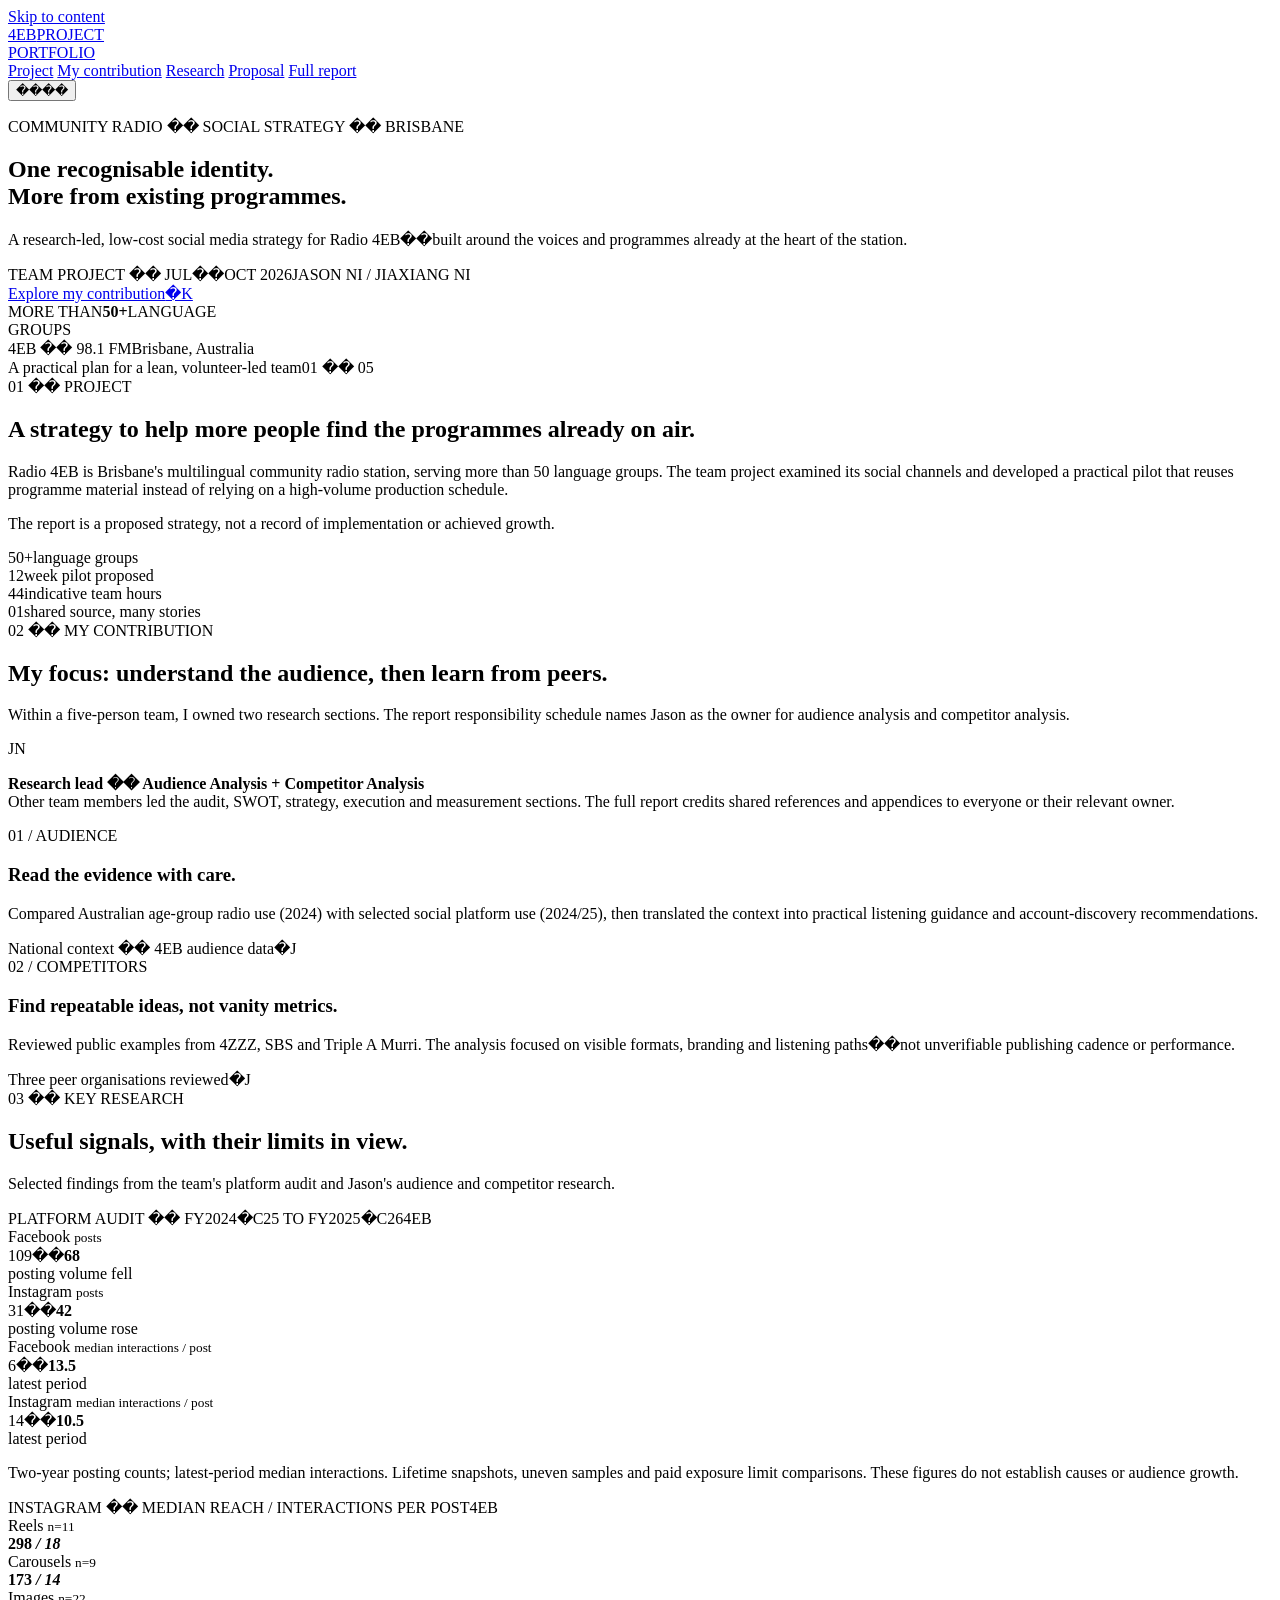
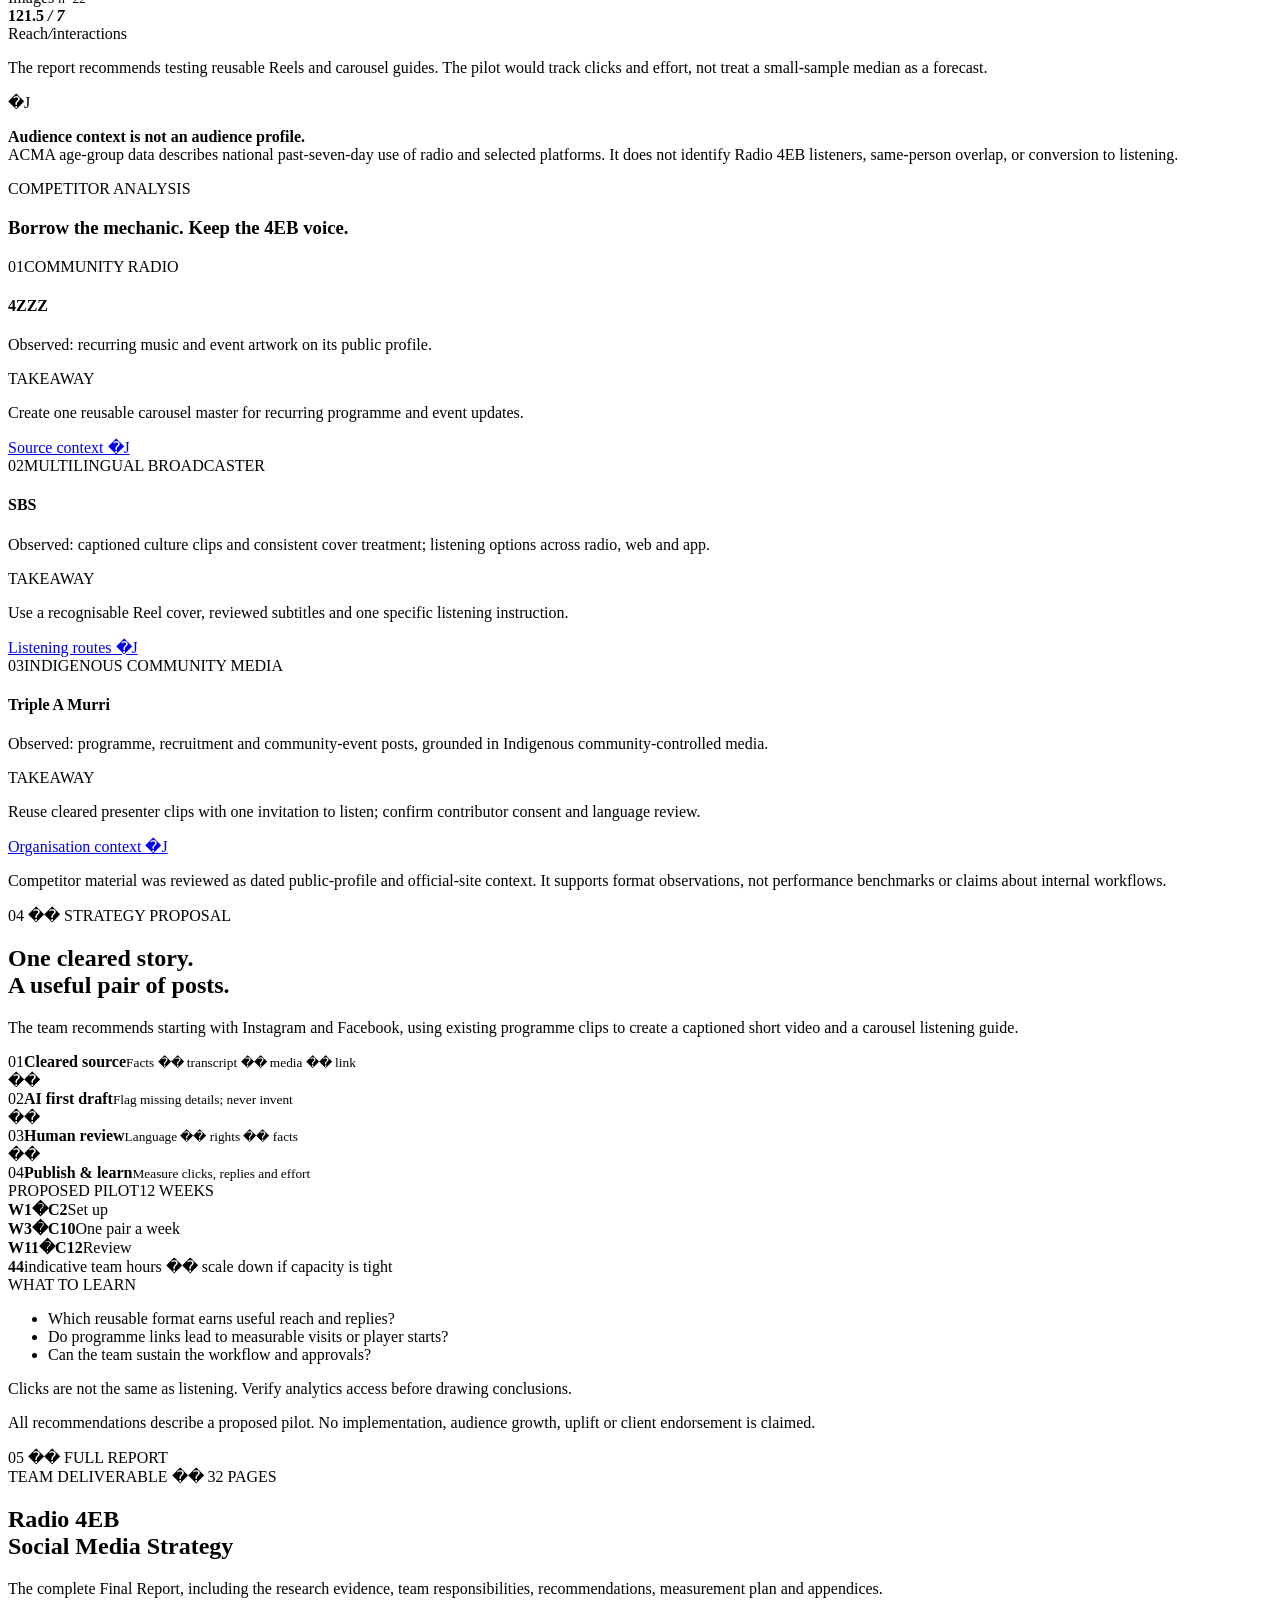
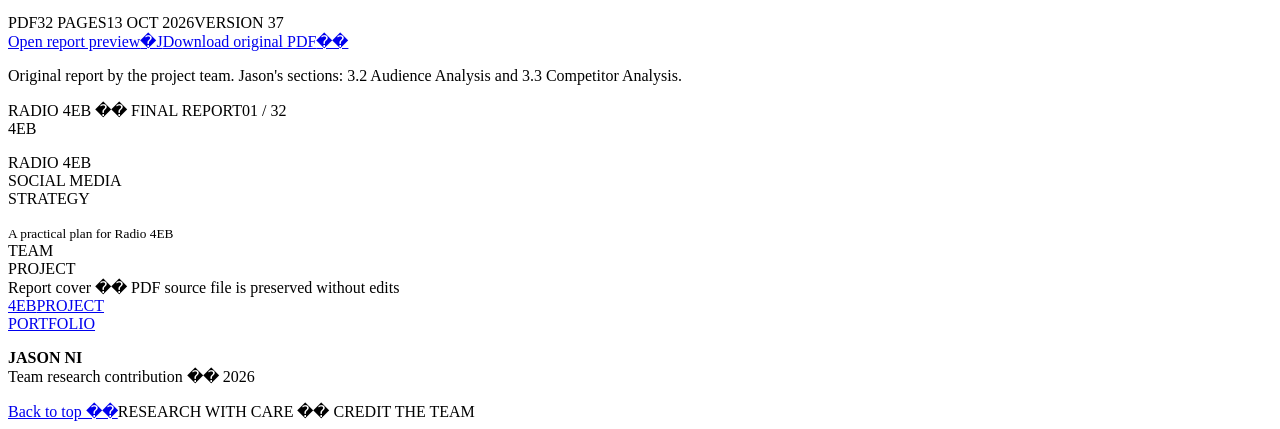
==== index.html @ ccbd1935 "Add bilingual Radio 4EB portfolio" ====
<!doctype html>
<html lang="en">
<head>
  <meta charset="utf-8">
  <meta name="viewport" content="width=device-width, initial-scale=1">
  <meta name="theme-color" content="#f4f0e7">
  <meta name="description" content="A team social media strategy for Radio 4EB, with Jason Ni's audience and competitor research contributions.">
  <title>Radio 4EB �� Strategy Portfolio | Jason Ni</title>
  <link rel="stylesheet" href="assets/site.css">
  <script src="assets/site.js" defer></script>
</head>
<body>
  <a class="skip-link" href="#main" data-en="Skip to content" data-zh="��������">Skip to content</a>
  <header class="site-header">
    <a class="wordmark" href="#top" aria-label="Radio 4EB portfolio home"><span class="wordmark-icon">4<span>EB</span></span><span class="wordmark-label">PROJECT<br>PORTFOLIO</span></a>
    <nav class="primary-nav" aria-label="Main navigation">
      <a href="#project" data-en="Project" data-zh="��Ŀ">Project</a>
      <a href="#contribution" data-en="My contribution" data-zh="���˹���">My contribution</a>
      <a href="#research" data-en="Research" data-zh="�о�">Research</a>
      <a href="#proposal" data-en="Proposal" data-zh="���Խ���">Proposal</a>
      <a href="#report" data-en="Full report" data-zh="��������">Full report</a>
    </nav>
    <button class="language-toggle" type="button" aria-label="�л�������" aria-pressed="false">����</button>
  </header>

  <main id="main">
    <section class="hero" id="top" aria-labelledby="hero-title">
      <div class="hero-copy">
        <p class="eyebrow"><span class="live-dot"></span><span data-en="COMMUNITY RADIO �� SOCIAL STRATEGY �� BRISBANE" data-zh="�����㲥 �� �罻ý����� �� ����˹��">COMMUNITY RADIO �� SOCIAL STRATEGY �� BRISBANE</span></p>
        <h1 id="hero-title" data-en="One recognisable identity.<br>More from existing programmes." data-zh="ͳһ��Ʒ��ʶ��<br>�����н�Ŀ���ݷ��Ӹ����ֵ��">One recognisable identity.<br>More from existing programmes.</h1>
        <p class="hero-deck" data-en="A research-led, low-cost social media strategy for Radio 4EB��built around the voices and programmes already at the heart of the station." data-zh="һ�����о�Ϊ������ע�صͳɱ��� Radio 4EB �罻ý����ԣ�Χ�Ƶ�̨���еĽ�Ŀ������չ����">A research-led, low-cost social media strategy for Radio 4EB��built around the voices and programmes already at the heart of the station.</p>
        <div class="hero-meta"><span data-en="TEAM PROJECT �� JUL��OCT 2026" data-zh="�Ŷ���Ŀ �� 2026��7����10��">TEAM PROJECT �� JUL��OCT 2026</span><span class="meta-rule"></span><span>JASON NI <span class="muted">/</span> JIAXIANG NI</span></div>
        <a class="text-link" href="#contribution"><span data-en="Explore my contribution" data-zh="�˽��ҵĸ��˹���">Explore my contribution</span><span aria-hidden="true">�K</span></a>
      </div>
      <div class="hero-art" aria-label="Abstract radio dial illustration" role="img">
        <div class="art-orbit orbit-one"></div><div class="art-orbit orbit-two"></div><div class="art-orbit orbit-three"></div>
        <div class="signal signal-a"></div><div class="signal signal-b"></div><div class="signal signal-c"></div>
        <div class="dial-center"><span class="dial-kicker">MORE THAN</span><strong>50<span>+</span></strong><span class="dial-caption" data-en="LANGUAGE<br>GROUPS" data-zh="������<br>��Ⱥ">LANGUAGE<br>GROUPS</span></div>
        <span class="art-note note-top">4EB �� 98.1 FM</span><span class="art-note note-bottom" data-en="Brisbane, Australia" data-zh="�Ĵ����ǡ�����˹��">Brisbane, Australia</span>
      </div>
      <div class="hero-footer"><span data-en="A practical plan for a lean, volunteer-led team" data-zh="Ϊ�����־Ը���Ŷ��ƶ��Ŀ�ִ�з���">A practical plan for a lean, volunteer-led team</span><span>01 �� 05</span></div>
    </section>

    <section class="intro section-pad" id="project">
      <div class="section-index">01 <span>��</span> <span data-en="PROJECT" data-zh="��Ŀ����">PROJECT</span></div>
      <div class="intro-grid">
        <h2 data-en="A strategy to help more people find the programmes already on air." data-zh="�ø����˷��ֵ�̨���н�Ŀ���罻ý����ԡ�">A strategy to help more people find the programmes already on air.</h2>
        <div class="intro-body"><p data-en="Radio 4EB is Brisbane's multilingual community radio station, serving more than 50 language groups. The team project examined its social channels and developed a practical pilot that reuses programme material instead of relying on a high-volume production schedule." data-zh="Radio 4EB �ǲ���˹��Ķ�����������̨������ 50 ���������Ⱥ���Ŷ���Ŀ�о����罻ý�������������һ���ִ�е��Ե㷽�����������н�Ŀ�زģ�����������Ƶ������">Radio 4EB is Brisbane's multilingual community radio station, serving more than 50 language groups. The team project examined its social channels and developed a practical pilot that reuses programme material instead of relying on a high-volume production schedule.</p><p class="fine-print" data-en="The report is a proposed strategy, not a record of implementation or achieved growth." data-zh="��������Ϊ���Խ��飬������ʵʩ��Ŀ����ʵ������ҵ����">The report is a proposed strategy, not a record of implementation or achieved growth.</p></div>
      </div>
      <div class="fact-strip"><div><span class="fact-number">50<span>+</span></span><span data-en="language groups" data-zh="��������Ⱥ">language groups</span></div><div><span class="fact-number">12</span><span data-en="week pilot proposed" data-zh="���Ե㷽��">week pilot proposed</span></div><div><span class="fact-number">44</span><span data-en="indicative team hours" data-zh="�Ŷ�Ԥ����ʱ">indicative team hours</span></div><div><span class="fact-number">01</span><span data-en="shared source, many stories" data-zh="һ���زģ����ֹ���">shared source, many stories</span></div></div>
    </section>

    <section class="contribution section-pad" id="contribution">
      <div class="section-index">02 <span>��</span> <span data-en="MY CONTRIBUTION" data-zh="���˹���">MY CONTRIBUTION</span></div>
      <div class="contribution-heading"><h2 data-en="My focus: understand the audience, then learn from peers." data-zh="�ҵ��ص㣺�������ڣ��ٴ�ͬ�������ѧϰ��">My focus: understand the audience, then learn from peers.</h2><p data-en="Within a five-person team, I owned two research sections. The report responsibility schedule names Jason as the owner for audience analysis and competitor analysis." data-zh="�������Ŷ��У��Ҹ��������о��½ڡ�����ֹ������� Jason �������ڷ����뾺Ʒ������">Within a five-person team, I owned two research sections. The report responsibility schedule names Jason as the owner for audience analysis and competitor analysis.</p></div>
      <div class="ownership-note"><span class="ownership-mark">JN</span><p><strong data-en="Research lead �� Audience Analysis + Competitor Analysis" data-zh="�о����� �� ���ڷ��� + ��Ʒ����">Research lead �� Audience Analysis + Competitor Analysis</strong><br><span data-en="Other team members led the audit, SWOT, strategy, execution and measurement sections. The full report credits shared references and appendices to everyone or their relevant owner." data-zh="�����Ŷӳ�Ա�ֱ�����ơ�SWOT�����ԡ�ִ���������½ڡ��������潫�ο����׼���¼����ȫ���Ա����ظ����ˡ�">Other team members led the audit, SWOT, strategy, execution and measurement sections. The full report credits shared references and appendices to everyone or their relevant owner.</span></p></div>
      <div class="contribution-grid">
        <article class="contribution-card"><span class="card-count">01 / AUDIENCE</span><h3 data-en="Read the evidence with care." data-zh="�����������֤�ݡ�">Read the evidence with care.</h3><p data-en="Compared Australian age-group radio use (2024) with selected social platform use (2024/25), then translated the context into practical listening guidance and account-discovery recommendations." data-zh="���հĴ����ǲ�ͬ������Ĺ㲥ʹ�������2024���벿���罻ƽ̨ʹ�������2024/25�������ݴ������������ָ�����˺ŷ��ֽ��顣">Compared Australian age-group radio use (2024) with selected social platform use (2024/25), then translated the context into practical listening guidance and account-discovery recommendations.</p><div class="card-foot"><span data-en="National context �� 4EB audience data" data-zh="ȫ���������� �� 4EB ��������">National context �� 4EB audience data</span><span>�J</span></div></article>
        <article class="contribution-card"><span class="card-count">02 / COMPETITORS</span><h3 data-en="Find repeatable ideas, not vanity metrics." data-zh="�����ɸ�����������׷��������ݡ�">Find repeatable ideas, not vanity metrics.</h3><p data-en="Reviewed public examples from 4ZZZ, SBS and Triple A Murri. The analysis focused on visible formats, branding and listening paths��not unverifiable publishing cadence or performance." data-zh="�о� 4ZZZ��SBS �� Triple A Murri �Ĺ����������ص�ȽϿɼ���������ʽ��Ʒ�Ƴ���������·�������Ʋ�δ����ʵ�ķ���Ƶ�ʻ�Ч����">Reviewed public examples from 4ZZZ, SBS and Triple A Murri. The analysis focused on visible formats, branding and listening paths��not unverifiable publishing cadence or performance.</p><div class="card-foot"><span data-en="Three peer organisations reviewed" data-zh="�Ա�����ͬ�����">Three peer organisations reviewed</span><span>�J</span></div></article>
      </div>
    </section>

    <section class="research section-pad" id="research">
      <div class="section-index">03 <span>��</span> <span data-en="KEY RESEARCH" data-zh="�ؼ��о�">KEY RESEARCH</span></div>
      <div class="research-title"><h2 data-en="Useful signals, with their limits in view." data-zh="���������źţ�Ҳ˵��֤�ݱ߽硣">Useful signals, with their limits in view.</h2><p data-en="Selected findings from the team's platform audit and Jason's audience and competitor research." data-zh="����Ϊ�Ŷ�ƽ̨����Լ� Jason �������뾺Ʒ�о��еĲ��ַ��֡�">Selected findings from the team's platform audit and Jason's audience and competitor research.</p></div>
      <div class="metrics-layout">
        <div class="metric-panel"><div class="metric-heading"><span data-en="PLATFORM AUDIT �� FY2024�C25 TO FY2025�C26" data-zh="ƽ̨��� �� 2024�C25 �� 2025�C26 ����">PLATFORM AUDIT �� FY2024�C25 TO FY2025�C26</span><span class="metric-source">4EB</span></div><div class="metric-row"><div class="metric-label">Facebook <small data-en="posts" data-zh="������">posts</small></div><div class="metric-values"><span>109</span><span class="metric-arrow">��</span><strong>68</strong></div><span class="metric-caption" data-en="posting volume fell" data-zh="�������½�">posting volume fell</span></div><div class="metric-row"><div class="metric-label">Instagram <small data-en="posts" data-zh="������">posts</small></div><div class="metric-values"><span>31</span><span class="metric-arrow">��</span><strong>42</strong></div><span class="metric-caption" data-en="posting volume rose" data-zh="����������">posting volume rose</span></div><div class="metric-row"><div class="metric-label">Facebook <small data-en="median interactions / post" data-zh="ÿ��������λ��">median interactions / post</small></div><div class="metric-values"><span>6</span><span class="metric-arrow">��</span><strong>13.5</strong></div><span class="metric-caption" data-en="latest period" data-zh="�����ڼ�">latest period</span></div><div class="metric-row"><div class="metric-label">Instagram <small data-en="median interactions / post" data-zh="ÿ��������λ��">median interactions / post</small></div><div class="metric-values"><span>14</span><span class="metric-arrow">��</span><strong>10.5</strong></div><span class="metric-caption" data-en="latest period" data-zh="�����ڼ�">latest period</span></div><p class="metric-caveat" data-en="Two-year posting counts; latest-period median interactions. Lifetime snapshots, uneven samples and paid exposure limit comparisons. These figures do not establish causes or audience growth." data-zh="������Ϊ����Աȣ�������Ϊ�����ڼ���λ��������Ϊ�ۼƿ��գ����������Ұ��������ع⣬�Ƚ�ʱ����������ܾݴ��ƶ�ԭ�������������">Two-year posting counts; latest-period median interactions. Lifetime snapshots, uneven samples and paid exposure limit comparisons. These figures do not establish causes or audience growth.</p></div>
        <div class="format-panel"><div class="metric-heading"><span data-en="INSTAGRAM �� MEDIAN REACH / INTERACTIONS PER POST" data-zh="INSTAGRAM �� ÿ������/������λ��">INSTAGRAM �� MEDIAN REACH / INTERACTIONS PER POST</span><span class="metric-source">4EB</span></div><div class="format-bars"><div class="format-line"><div class="format-name">Reels <small>n=11</small></div><div class="bar-track"><span style="width:100%"></span></div><b>298 <i>/ 18</i></b></div><div class="format-line"><div class="format-name" data-en="Carousels" data-zh="�ֲ���">Carousels <small>n=9</small></div><div class="bar-track"><span style="width:58%"></span></div><b>173 <i>/ 14</i></b></div><div class="format-line"><div class="format-name" data-en="Images" data-zh="ͼƬ��">Images <small>n=22</small></div><div class="bar-track"><span style="width:41%"></span></div><b>121.5 <i>/ 7</i></b></div></div><div class="legend"><span><i class="legend-reach"></i><span data-en="Reach" data-zh="����">Reach</span></span><span><i class="legend-interaction">/</i><span data-en="interactions" data-zh="����">interactions</span></span></div><p class="metric-caveat" data-en="The report recommends testing reusable Reels and carousel guides. The pilot would track clicks and effort, not treat a small-sample median as a forecast." data-zh="���潨�����ÿɸ��õ� Reels ���ֲ�����ָ�ϡ��Ե�Ӧ���ٵ���빤ʱ����Ӧ��С������λ������Ч��Ԥ�⡣">The report recommends testing reusable Reels and carousel guides. The pilot would track clicks and effort, not treat a small-sample median as a forecast.</p></div>
      </div>
      <div class="audience-note"><div class="note-symbol">�J</div><p><strong data-en="Audience context is not an audience profile." data-zh="ȫ�����ڱ����������ڵ�̨���ڻ���">Audience context is not an audience profile.</strong><br><span data-en="ACMA age-group data describes national past-seven-day use of radio and selected platforms. It does not identify Radio 4EB listeners, same-person overlap, or conversion to listening." data-zh="ACMA ��������������ȫ����Χ�ڹ�ȥ����Ĺ㲥�벿��ƽ̨ʹ�������������˵�� Radio 4EB ���ڹ��ɡ�ͬһ��Ⱥ�Ľ���ʹ�û�����ת����">ACMA age-group data describes national past-seven-day use of radio and selected platforms. It does not identify Radio 4EB listeners, same-person overlap, or conversion to listening.</span></p></div>
      <div class="competitors-title"><span class="eyebrow" data-en="COMPETITOR ANALYSIS" data-zh="��Ʒ�Ա�">COMPETITOR ANALYSIS</span><h3 data-en="Borrow the mechanic. Keep the 4EB voice." data-zh="������ݻ��ƣ����� 4EB ����������">Borrow the mechanic. Keep the 4EB voice.</h3></div>
      <div class="competitor-grid">
        <article class="competitor"><div class="competitor-top"><span class="competitor-no">01</span><span class="competitor-type" data-en="COMMUNITY RADIO" data-zh="�����㲥">COMMUNITY RADIO</span></div><h4>4ZZZ</h4><p class="observation" data-en="Observed: recurring music and event artwork on its public profile." data-zh="�۲죺������ҳ���������������Ӿ���">Observed: recurring music and event artwork on its public profile.</p><div class="takeaway"><span data-en="TAKEAWAY" data-zh="�ɽ������">TAKEAWAY</span><p data-en="Create one reusable carousel master for recurring programme and event updates." data-zh="Ϊ���ڽ�Ŀ����Ϣ�����ɸ��õ��ֲ�ģ�塣">Create one reusable carousel master for recurring programme and event updates.</p></div><a href="https://4zzz.au/participate" target="_blank" rel="noreferrer" data-en="Source context �J" data-zh="��Դ���� �J">Source context �J</a></article>
        <article class="competitor"><div class="competitor-top"><span class="competitor-no">02</span><span class="competitor-type" data-en="MULTILINGUAL BROADCASTER" data-zh="�����Թ㲥ý��">MULTILINGUAL BROADCASTER</span></div><h4>SBS</h4><p class="observation" data-en="Observed: captioned culture clips and consistent cover treatment; listening options across radio, web and app." data-zh="�۲죺����Ļ���Ļ���Ƭ��ͳһ���棻�ṩ�㲥����վ��Ӧ�õ�����;����">Observed: captioned culture clips and consistent cover treatment; listening options across radio, web and app.</p><div class="takeaway"><span data-en="TAKEAWAY" data-zh="�ɽ������">TAKEAWAY</span><p data-en="Use a recognisable Reel cover, reviewed subtitles and one specific listening instruction." data-zh="ʹ����ʶ��� Reels ���桢����˵���Ļ��һ����ȷ����ָ����">Use a recognisable Reel cover, reviewed subtitles and one specific listening instruction.</p></div><a href="https://help.sbs.com.au/hc/en-au/articles/8344240507663-Ways-to-listen-to-SBS-Audio-language-programs" target="_blank" rel="noreferrer" data-en="Listening routes �J" data-zh="����;�� �J">Listening routes �J</a></article>
        <article class="competitor"><div class="competitor-top"><span class="competitor-no">03</span><span class="competitor-type" data-en="INDIGENOUS COMMUNITY MEDIA" data-zh="ԭס������ý��">INDIGENOUS COMMUNITY MEDIA</span></div><h4>Triple A Murri</h4><p class="observation" data-en="Observed: programme, recruitment and community-event posts, grounded in Indigenous community-controlled media." data-zh="�۲죺��Ŀ����ļ����������ݣ�������ԭס������������ý�������">Observed: programme, recruitment and community-event posts, grounded in Indigenous community-controlled media.</p><div class="takeaway"><span data-en="TAKEAWAY" data-zh="�ɽ������">TAKEAWAY</span><p data-en="Reuse cleared presenter clips with one invitation to listen; confirm contributor consent and language review." data-zh="�����ѻ����ɵ�������Ƭ�Σ�����һ���������룻��ʵ��������Ȩ��������ˡ�">Reuse cleared presenter clips with one invitation to listen; confirm contributor consent and language review.</p></div><a href="https://triplea.org.au/about-us/" target="_blank" rel="noreferrer" data-en="Organisation context �J" data-zh="�������� �J">Organisation context �J</a></article>
      </div>
      <p class="method-note" data-en="Competitor material was reviewed as dated public-profile and official-site context. It supports format observations, not performance benchmarks or claims about internal workflows." data-zh="��Ʒ���������ض����ڵĹ�����ҳ��ٷ���վ��ֻ����������ʽ�۲죬����Ч����׼��Ҳ��֤�����ڲ��������̡�">Competitor material was reviewed as dated public-profile and official-site context. It supports format observations, not performance benchmarks or claims about internal workflows.</p>
    </section>

    <section class="proposal section-pad" id="proposal">
      <div class="section-index">04 <span>��</span> <span data-en="STRATEGY PROPOSAL" data-zh="���Խ���">STRATEGY PROPOSAL</span></div>
      <div class="proposal-head"><h2 data-en="One cleared story.<br>A useful pair of posts." data-zh="һ�λ�׼�زġ�<br>��ϳ�һ��ʵ�����ݡ�">One cleared story.<br>A useful pair of posts.</h2><p data-en="The team recommends starting with Instagram and Facebook, using existing programme clips to create a captioned short video and a carousel listening guide." data-zh="�Ŷӽ���� Instagram �� Facebook ��ʼ���������н�ĿƬ����������Ļ����Ƶ���ֲ�����ָ�ϡ�">The team recommends starting with Instagram and Facebook, using existing programme clips to create a captioned short video and a carousel listening guide.</p></div>
      <div class="workflow"><div class="workflow-step"><span>01</span><strong data-en="Cleared source" data-zh="����Ȩ�ز�">Cleared source</strong><small data-en="Facts �� transcript �� media �� link" data-zh="��ʵ �� �ĸ� �� �ز� �� ����">Facts �� transcript �� media �� link</small></div><div class="workflow-arrow">��</div><div class="workflow-step"><span>02</span><strong data-en="AI first draft" data-zh="AI ���">AI first draft</strong><small data-en="Flag missing details; never invent" data-zh="����ȱʧ��Ϣ��������">Flag missing details; never invent</small></div><div class="workflow-arrow">��</div><div class="workflow-step"><span>03</span><strong data-en="Human review" data-zh="�˹����">Human review</strong><small data-en="Language �� rights �� facts" data-zh="���� �� Ȩ�� �� ��ʵ">Language �� rights �� facts</small></div><div class="workflow-arrow">��</div><div class="workflow-step"><span>04</span><strong data-en="Publish & learn" data-zh="����������">Publish & learn</strong><small data-en="Measure clicks, replies and effort" data-zh="���ٵ�����ظ���Ͷ��">Measure clicks, replies and effort</small></div></div>
      <div class="proposal-bottom"><div class="pilot-card"><div class="pilot-top"><span data-en="PROPOSED PILOT" data-zh="�����Ե�">PROPOSED PILOT</span><span>12 WEEKS</span></div><div class="pilot-timeline"><div><b>W1�C2</b><span data-en="Set up" data-zh="׼��">Set up</span></div><i></i><div><b>W3�C10</b><span data-en="One pair a week" data-zh="ÿ��һ������">One pair a week</span></div><i></i><div><b>W11�C12</b><span data-en="Review" data-zh="����">Review</span></div></div><div class="pilot-stat"><strong>44</strong><span data-en="indicative team hours �� scale down if capacity is tight" data-zh="�Ŷ�Ԥ����ʱ �� ���ֽ���ʱ�ɼ���Ƶ��">indicative team hours �� scale down if capacity is tight</span></div></div>
        <div class="measure-card"><span class="eyebrow" data-en="WHAT TO LEARN" data-zh="��Ҫ��֤ʲô">WHAT TO LEARN</span><ul><li data-en="Which reusable format earns useful reach and replies?" data-zh="��Щ�ɸ�����ʽ�ܴ�����Ч������ظ���">Which reusable format earns useful reach and replies?</li><li data-en="Do programme links lead to measurable visits or player starts?" data-zh="��Ŀ�����Ƿ�����ɺ������ʻ򲥷���������">Do programme links lead to measurable visits or player starts?</li><li data-en="Can the team sustain the workflow and approvals?" data-zh="�Ŷ��ܷ������ɹ���������������">Can the team sustain the workflow and approvals?</li></ul><p data-en="Clicks are not the same as listening. Verify analytics access before drawing conclusions." data-zh="����������������½���ǰ�Ⱥ�ʵ��������Ȩ�ޡ�">Clicks are not the same as listening. Verify analytics access before drawing conclusions.</p></div></div>
      <p class="proposal-disclaimer" data-en="All recommendations describe a proposed pilot. No implementation, audience growth, uplift or client endorsement is claimed." data-zh="���Ͼ�Ϊ�Ե㽨�飬��������Ŀ��ʵʩ��������������Ч�������������ÿͻ����顣">All recommendations describe a proposed pilot. No implementation, audience growth, uplift or client endorsement is claimed.</p>
    </section>

    <section class="report section-pad" id="report">
      <div class="section-index">05 <span>��</span> <span data-en="FULL REPORT" data-zh="��������">FULL REPORT</span></div>
      <div class="report-layout"><div class="report-copy"><span class="eyebrow" data-en="TEAM DELIVERABLE �� 32 PAGES" data-zh="�Ŷӳɹ� �� 32 ҳ">TEAM DELIVERABLE �� 32 PAGES</span><h2 data-en="Radio 4EB<br>Social Media Strategy" data-zh="Radio 4EB<br>�罻ý�����">Radio 4EB<br>Social Media Strategy</h2><p data-en="The complete Final Report, including the research evidence, team responsibilities, recommendations, measurement plan and appendices." data-zh="���� Final Report�������о�֤�ݡ��Ŷӷֹ������Խ��顢�����ƻ��븽¼��">The complete Final Report, including the research evidence, team responsibilities, recommendations, measurement plan and appendices.</p><div class="report-meta"><span>PDF</span><span>32 PAGES</span><span>13 OCT 2026</span><span>VERSION 37</span></div><a class="download-button" href="assets/Radio4EB_Final_Report.pdf" target="_blank" rel="noreferrer"><span data-en="Open report preview" data-zh="����Ԥ������">Open report preview</span><span aria-hidden="true">�J</span></a><a class="download-link" href="assets/Radio4EB_Final_Report.pdf" download><span data-en="Download original PDF" data-zh="����ԭʼ PDF">Download original PDF</span><span aria-hidden="true">��</span></a><p class="pdf-note" data-en="Original report by the project team. Jason's sections: 3.2 Audience Analysis and 3.3 Competitor Analysis." data-zh="�Ŷ�ԭʼ���档Jason ����� 3.2 �����ڷ������ 3.3 �ھ�Ʒ������">Original report by the project team. Jason's sections: 3.2 Audience Analysis and 3.3 Competitor Analysis.</p></div><div class="report-preview"><div class="preview-toolbar"><span><i></i><i></i><i></i></span><span>RADIO 4EB �� FINAL REPORT</span><span>01 / 32</span></div><iframe class="pdf-frame" title="Radio 4EB Final Report PDF preview" hidden></iframe><div class="preview-cover" data-pdf-fallback><div class="preview-symbol">4<span>EB</span></div><div class="cover-line"></div><p>RADIO 4EB<br>SOCIAL MEDIA<br>STRATEGY</p><small>A practical plan for Radio 4EB</small><div class="cover-stamp">TEAM<br>PROJECT</div></div><div class="preview-caption" data-en="Report cover �� PDF source file is preserved without edits" data-zh="������� �� PDF ԭ�����ֲ���">Report cover �� PDF source file is preserved without edits</div></div></div>
    </section>
  </main>
  <footer class="site-footer"><a class="wordmark footer-mark" href="#top"><span class="wordmark-icon">4<span>EB</span></span><span class="wordmark-label">PROJECT<br>PORTFOLIO</span></a><p><strong>JASON NI</strong><br><span data-en="Team research contribution �� 2026" data-zh="�Ŷ��о����� �� 2026">Team research contribution �� 2026</span></p><a class="back-top" href="#top" data-en="Back to top ��" data-zh="�ص����� ��">Back to top ��</a><span class="footer-caption" data-en="RESEARCH WITH CARE �� CREDIT THE TEAM" data-zh="�����о� �� �����Ŷӹ���">RESEARCH WITH CARE �� CREDIT THE TEAM</span></footer>
</body>
</html>
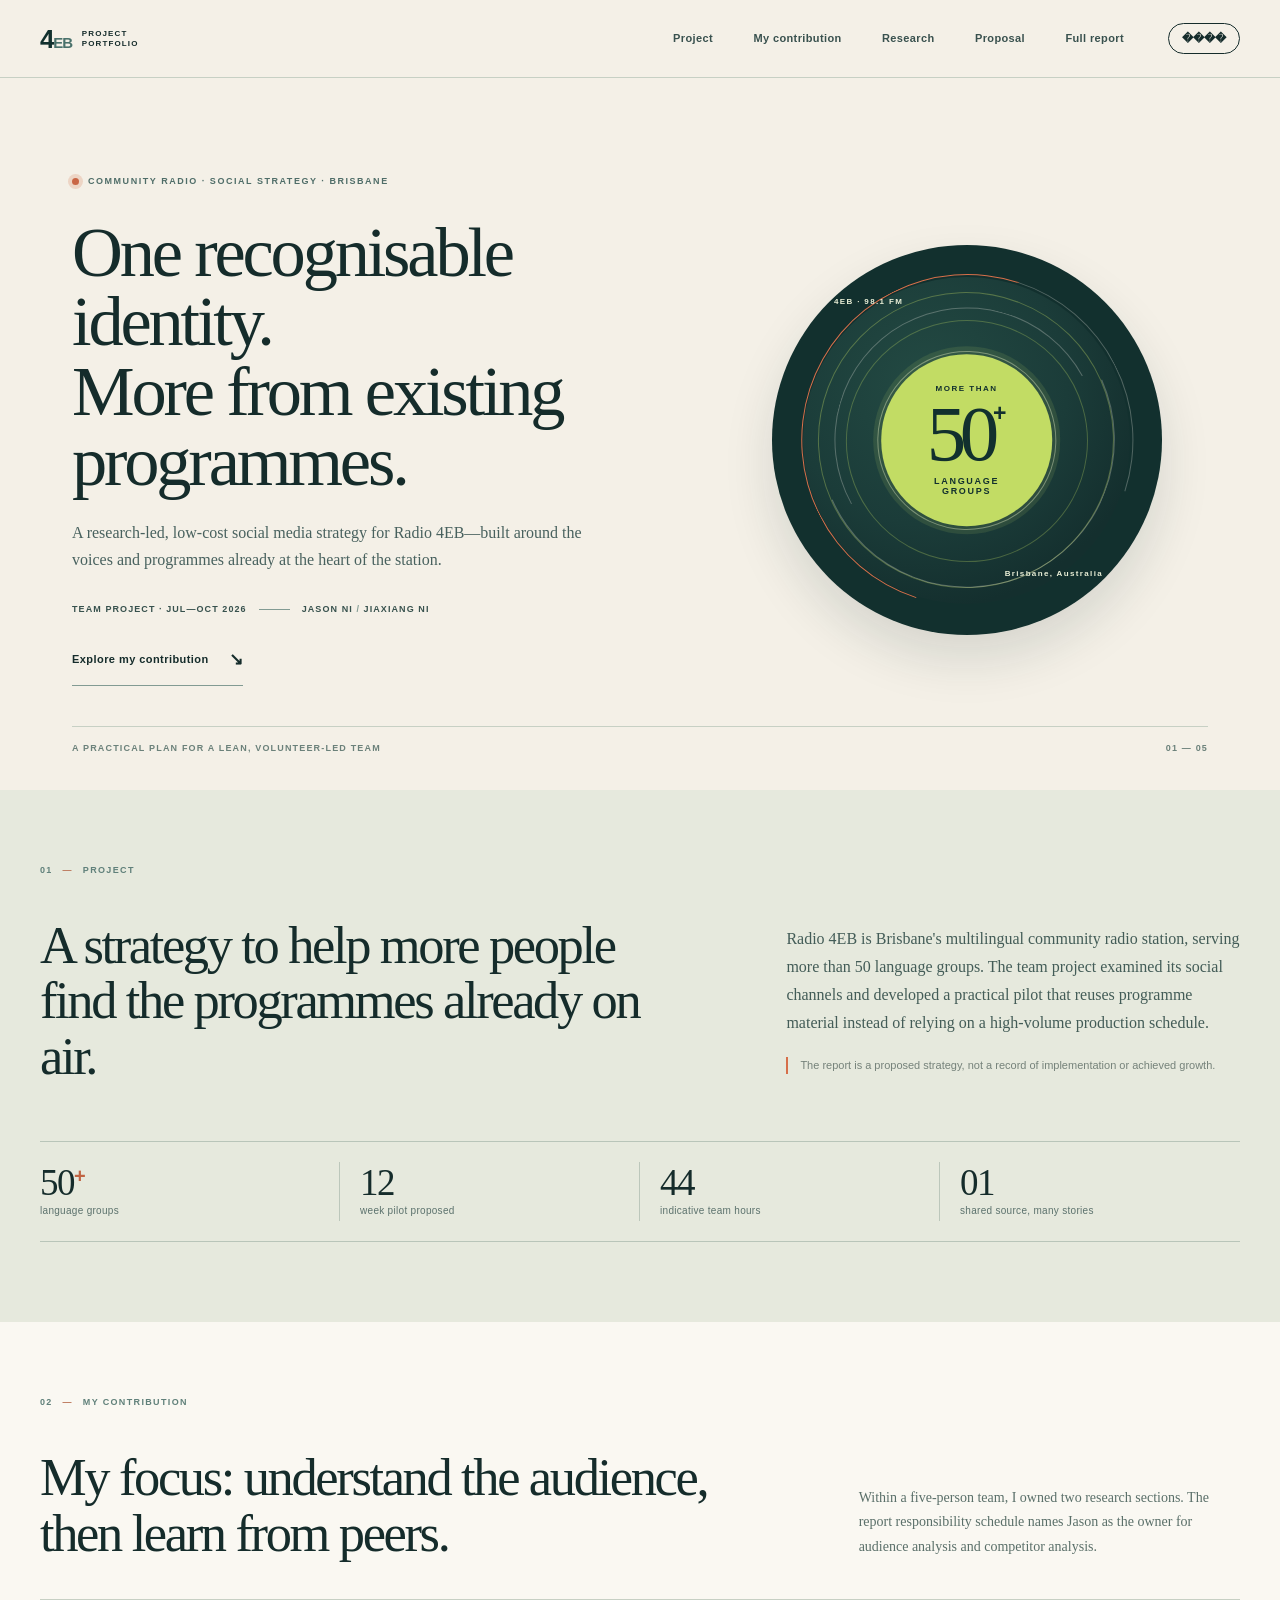
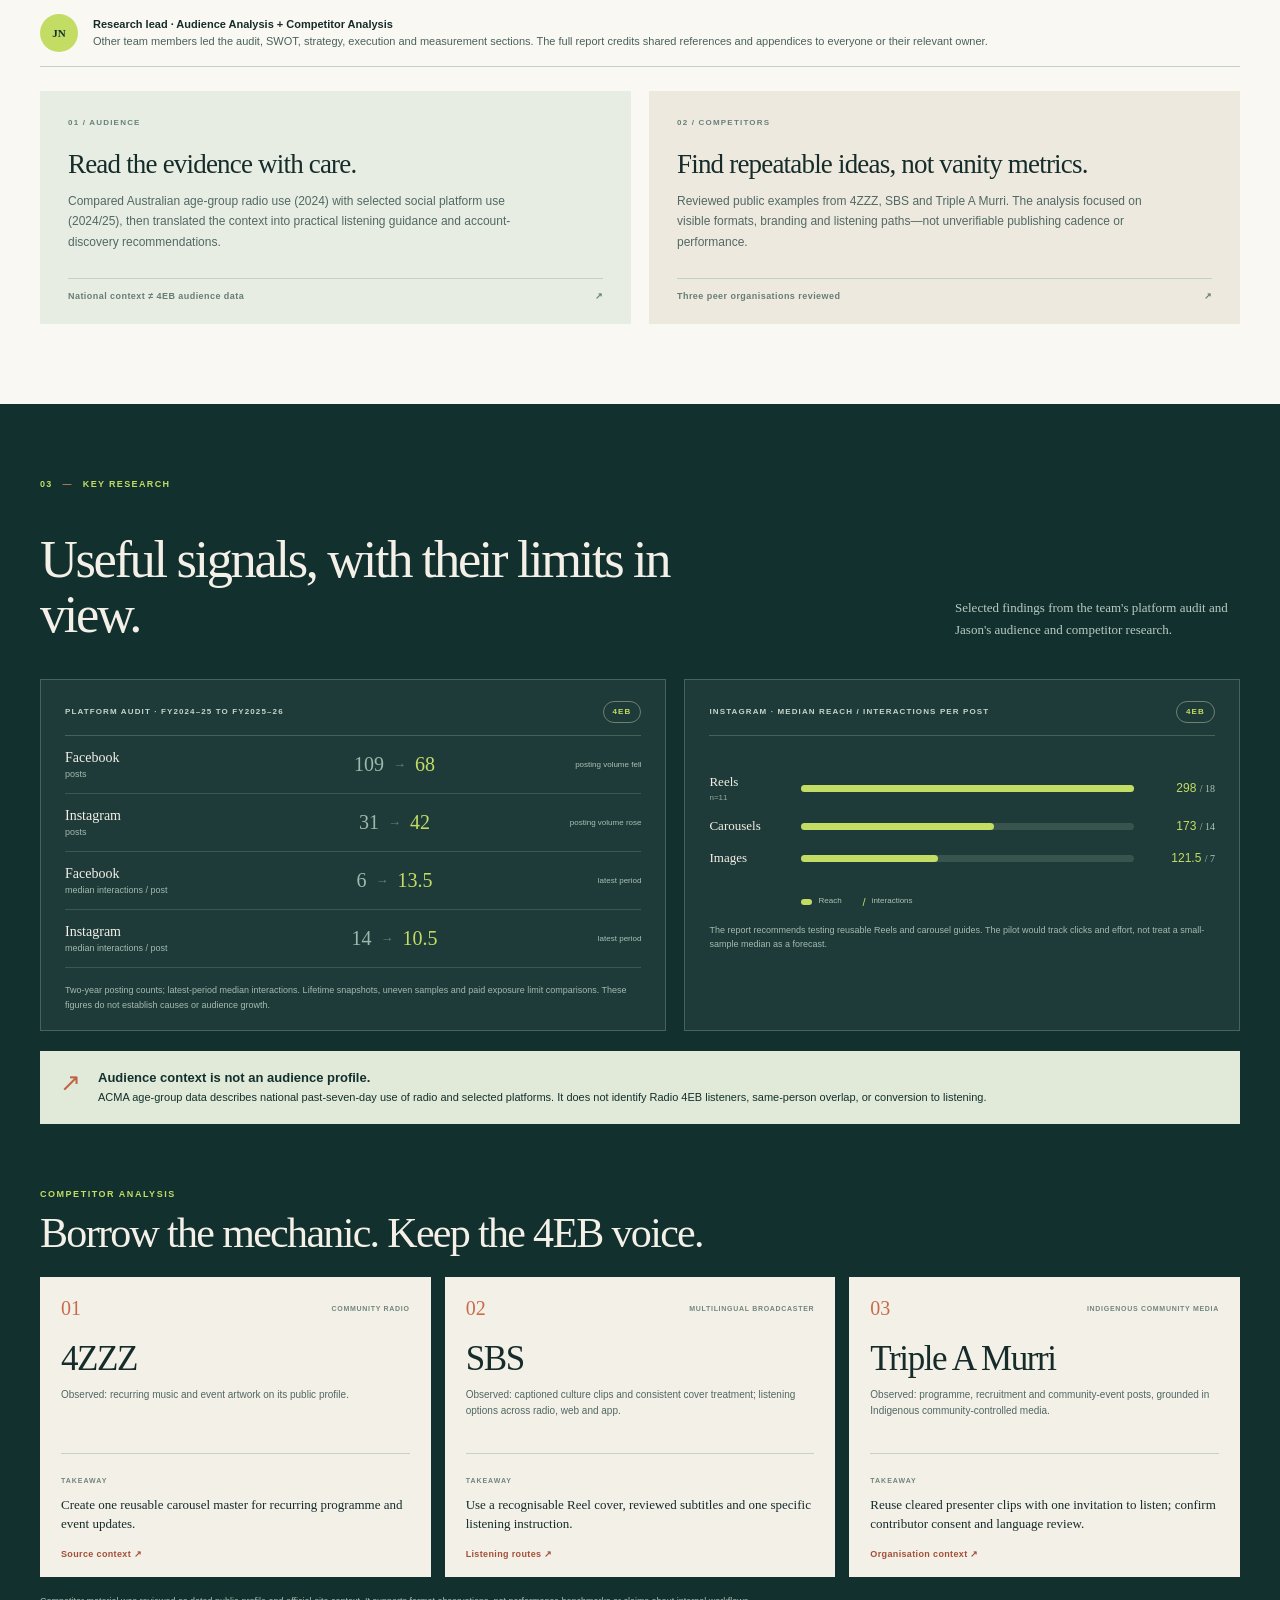
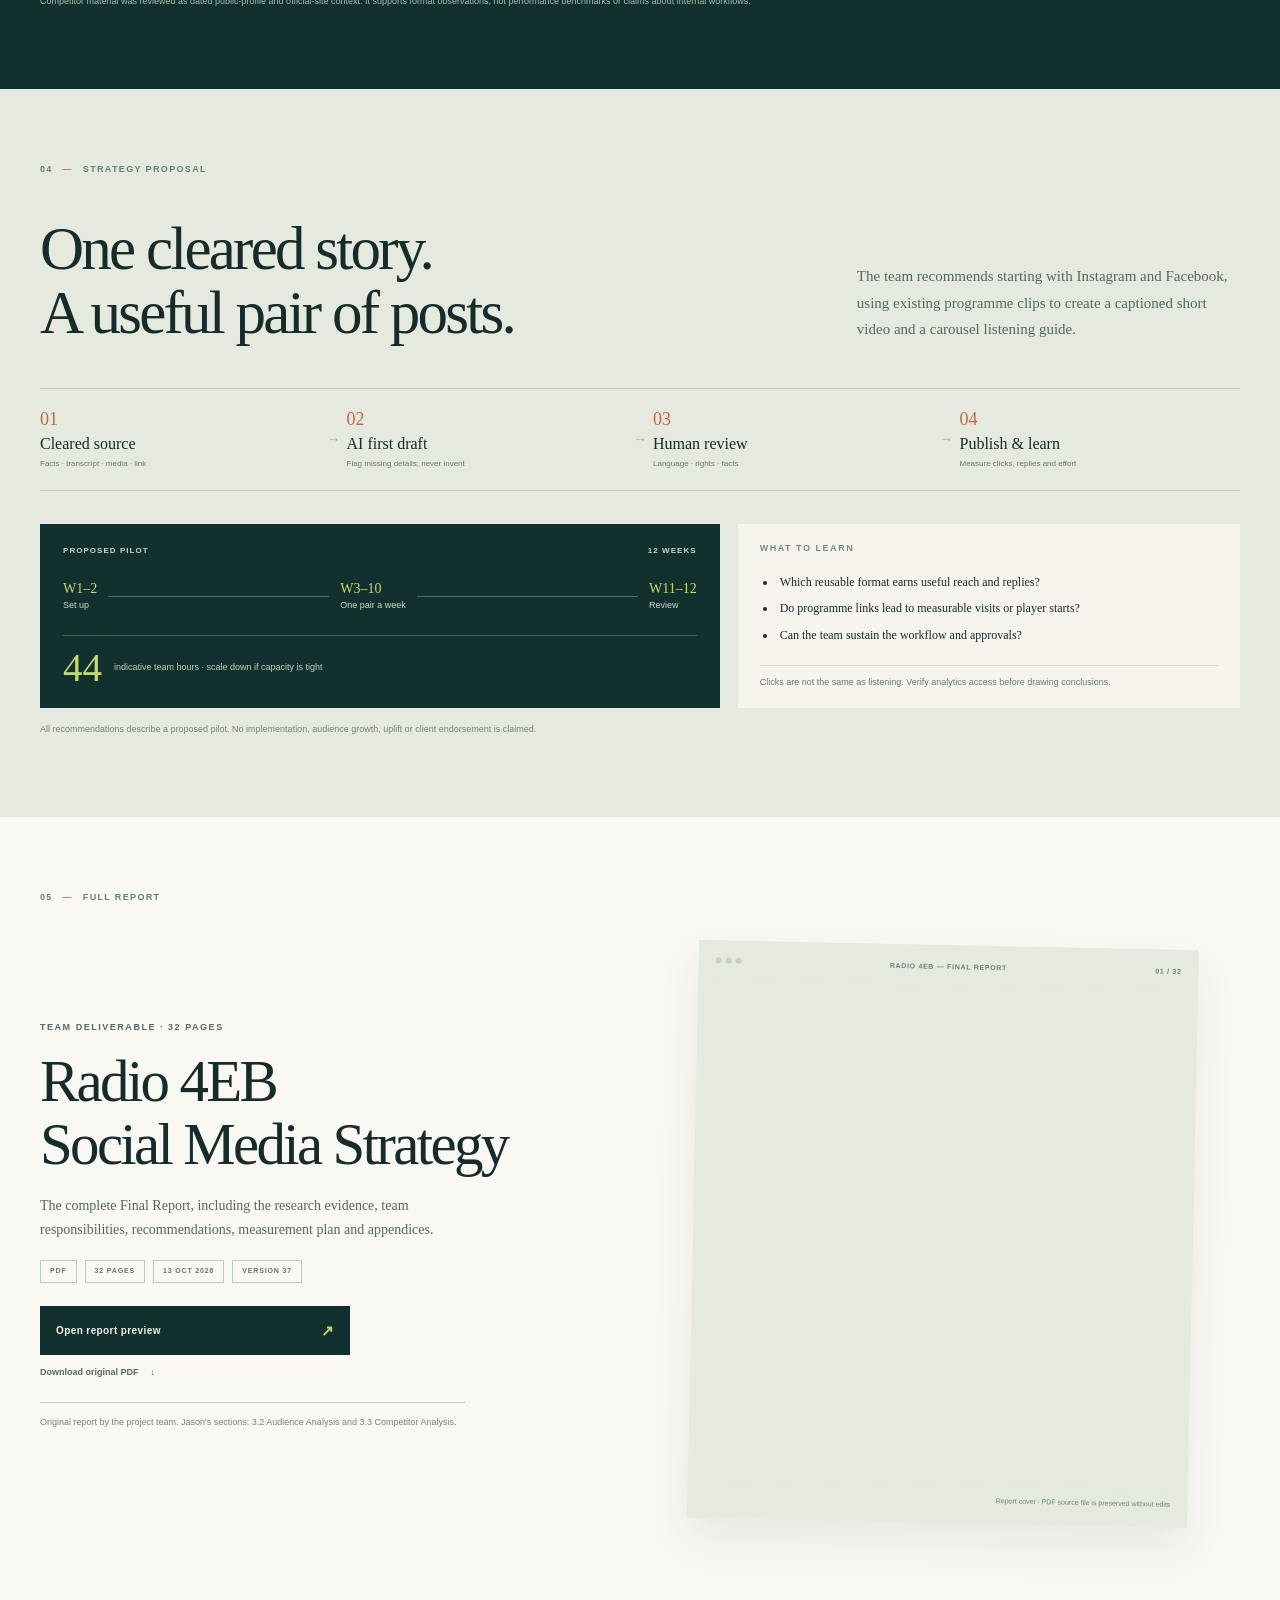
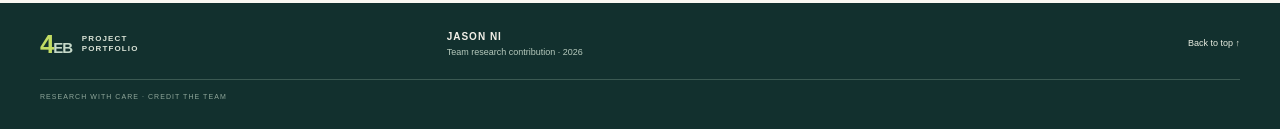
==== commit f9f62881: "Fix Unicode encoding in portfolio content" ====
--- a/index.html
+++ b/index.html
@@ -5,93 +5,92 @@
   <meta name="viewport" content="width=device-width, initial-scale=1">
   <meta name="theme-color" content="#f4f0e7">
   <meta name="description" content="A team social media strategy for Radio 4EB, with Jason Ni's audience and competitor research contributions.">
-  <title>Radio 4EB �� Strategy Portfolio | Jason Ni</title>
+  <title>Radio 4EB — Strategy Portfolio | Jason Ni</title>
   <link rel="stylesheet" href="assets/site.css">
   <script src="assets/site.js" defer></script>
 </head>
 <body>
-  <a class="skip-link" href="#main" data-en="Skip to content" data-zh="��������">Skip to content</a>
+  <a class="skip-link" href="#main" data-en="Skip to content" data-zh="跳到正文">Skip to content</a>
   <header class="site-header">
     <a class="wordmark" href="#top" aria-label="Radio 4EB portfolio home"><span class="wordmark-icon">4<span>EB</span></span><span class="wordmark-label">PROJECT<br>PORTFOLIO</span></a>
     <nav class="primary-nav" aria-label="Main navigation">
-      <a href="#project" data-en="Project" data-zh="��Ŀ">Project</a>
-      <a href="#contribution" data-en="My contribution" data-zh="���˹���">My contribution</a>
-      <a href="#research" data-en="Research" data-zh="�о�">Research</a>
-      <a href="#proposal" data-en="Proposal" data-zh="���Խ���">Proposal</a>
-      <a href="#report" data-en="Full report" data-zh="��������">Full report</a>
+      <a href="#project" data-en="Project" data-zh="项目">Project</a>
+      <a href="#contribution" data-en="My contribution" data-zh="个人贡献">My contribution</a>
+      <a href="#research" data-en="Research" data-zh="研究">Research</a>
+      <a href="#proposal" data-en="Proposal" data-zh="策略建议">Proposal</a>
+      <a href="#report" data-en="Full report" data-zh="完整报告">Full report</a>
     </nav>
-    <button class="language-toggle" type="button" aria-label="�л�������" aria-pressed="false">����</button>
+    <button class="language-toggle" type="button" aria-label="切换到中文" aria-pressed="false">中文</button>
   </header>
 
   <main id="main">
     <section class="hero" id="top" aria-labelledby="hero-title">
       <div class="hero-copy">
-        <p class="eyebrow"><span class="live-dot"></span><span data-en="COMMUNITY RADIO �� SOCIAL STRATEGY �� BRISBANE" data-zh="�����㲥 �� �罻ý����� �� ����˹��">COMMUNITY RADIO �� SOCIAL STRATEGY �� BRISBANE</span></p>
-        <h1 id="hero-title" data-en="One recognisable identity.<br>More from existing programmes." data-zh="ͳһ��Ʒ��ʶ��<br>�����н�Ŀ���ݷ��Ӹ����ֵ��">One recognisable identity.<br>More from existing programmes.</h1>
-        <p class="hero-deck" data-en="A research-led, low-cost social media strategy for Radio 4EB��built around the voices and programmes already at the heart of the station." data-zh="һ�����о�Ϊ������ע�صͳɱ��� Radio 4EB �罻ý����ԣ�Χ�Ƶ�̨���еĽ�Ŀ������չ����">A research-led, low-cost social media strategy for Radio 4EB��built around the voices and programmes already at the heart of the station.</p>
-        <div class="hero-meta"><span data-en="TEAM PROJECT �� JUL��OCT 2026" data-zh="�Ŷ���Ŀ �� 2026��7����10��">TEAM PROJECT �� JUL��OCT 2026</span><span class="meta-rule"></span><span>JASON NI <span class="muted">/</span> JIAXIANG NI</span></div>
-        <a class="text-link" href="#contribution"><span data-en="Explore my contribution" data-zh="�˽��ҵĸ��˹���">Explore my contribution</span><span aria-hidden="true">�K</span></a>
+        <p class="eyebrow"><span class="live-dot"></span><span data-en="COMMUNITY RADIO · SOCIAL STRATEGY · BRISBANE" data-zh="社区广播 · 社交媒体策略 · 布里斯班">COMMUNITY RADIO · SOCIAL STRATEGY · BRISBANE</span></p>
+        <h1 id="hero-title" data-en="One recognisable identity.<br>More from existing programmes." data-zh="统一的品牌识别。<br>让现有节目内容发挥更多价值。">One recognisable identity.<br>More from existing programmes.</h1>
+        <p class="hero-deck" data-en="A research-led, low-cost social media strategy for Radio 4EB—built around the voices and programmes already at the heart of the station." data-zh="一份以研究为基础、注重低成本的 Radio 4EB 社交媒体策略，围绕电台已有的节目与声音展开。">A research-led, low-cost social media strategy for Radio 4EB—built around the voices and programmes already at the heart of the station.</p>
+        <div class="hero-meta"><span data-en="TEAM PROJECT · JUL—OCT 2026" data-zh="团队项目 · 2026年7月至10月">TEAM PROJECT · JUL—OCT 2026</span><span class="meta-rule"></span><span>JASON NI <span class="muted">/</span> JIAXIANG NI</span></div>
+        <a class="text-link" href="#contribution"><span data-en="Explore my contribution" data-zh="了解我的个人贡献">Explore my contribution</span><span aria-hidden="true">↘</span></a>
       </div>
       <div class="hero-art" aria-label="Abstract radio dial illustration" role="img">
         <div class="art-orbit orbit-one"></div><div class="art-orbit orbit-two"></div><div class="art-orbit orbit-three"></div>
         <div class="signal signal-a"></div><div class="signal signal-b"></div><div class="signal signal-c"></div>
-        <div class="dial-center"><span class="dial-kicker">MORE THAN</span><strong>50<span>+</span></strong><span class="dial-caption" data-en="LANGUAGE<br>GROUPS" data-zh="������<br>��Ⱥ">LANGUAGE<br>GROUPS</span></div>
-        <span class="art-note note-top">4EB �� 98.1 FM</span><span class="art-note note-bottom" data-en="Brisbane, Australia" data-zh="�Ĵ����ǡ�����˹��">Brisbane, Australia</span>
+        <div class="dial-center"><span class="dial-kicker">MORE THAN</span><strong>50<span>+</span></strong><span class="dial-caption" data-en="LANGUAGE<br>GROUPS" data-zh="多语言<br>社群">LANGUAGE<br>GROUPS</span></div>
+        <span class="art-note note-top">4EB · 98.1 FM</span><span class="art-note note-bottom" data-en="Brisbane, Australia" data-zh="澳大利亚·布里斯班">Brisbane, Australia</span>
       </div>
-      <div class="hero-footer"><span data-en="A practical plan for a lean, volunteer-led team" data-zh="Ϊ�����־Ը���Ŷ��ƶ��Ŀ�ִ�з���">A practical plan for a lean, volunteer-led team</span><span>01 �� 05</span></div>
+      <div class="hero-footer"><span data-en="A practical plan for a lean, volunteer-led team" data-zh="为精简的志愿者团队制定的可执行方案">A practical plan for a lean, volunteer-led team</span><span>01 — 05</span></div>
     </section>
 
     <section class="intro section-pad" id="project">
-      <div class="section-index">01 <span>��</span> <span data-en="PROJECT" data-zh="��Ŀ����">PROJECT</span></div>
+      <div class="section-index">01 <span>—</span> <span data-en="PROJECT" data-zh="项目背景">PROJECT</span></div>
       <div class="intro-grid">
-        <h2 data-en="A strategy to help more people find the programmes already on air." data-zh="�ø����˷��ֵ�̨���н�Ŀ���罻ý����ԡ�">A strategy to help more people find the programmes already on air.</h2>
-        <div class="intro-body"><p data-en="Radio 4EB is Brisbane's multilingual community radio station, serving more than 50 language groups. The team project examined its social channels and developed a practical pilot that reuses programme material instead of relying on a high-volume production schedule." data-zh="Radio 4EB �ǲ���˹��Ķ�����������̨������ 50 ���������Ⱥ���Ŷ���Ŀ�о����罻ý�������������һ���ִ�е��Ե㷽�����������н�Ŀ�زģ�����������Ƶ������">Radio 4EB is Brisbane's multilingual community radio station, serving more than 50 language groups. The team project examined its social channels and developed a practical pilot that reuses programme material instead of relying on a high-volume production schedule.</p><p class="fine-print" data-en="The report is a proposed strategy, not a record of implementation or achieved growth." data-zh="��������Ϊ���Խ��飬������ʵʩ��Ŀ����ʵ������ҵ����">The report is a proposed strategy, not a record of implementation or achieved growth.</p></div>
+        <h2 data-en="A strategy to help more people find the programmes already on air." data-zh="让更多人发现电台已有节目的社交媒体策略。">A strategy to help more people find the programmes already on air.</h2>
+        <div class="intro-body"><p data-en="Radio 4EB is Brisbane's multilingual community radio station, serving more than 50 language groups. The team project examined its social channels and developed a practical pilot that reuses programme material instead of relying on a high-volume production schedule." data-zh="Radio 4EB 是布里斯班的多语言社区电台，服务 50 多个语言社群。团队项目研究其社交媒体渠道，并提出一项可执行的试点方案：复用现有节目素材，而非依赖高频制作。">Radio 4EB is Brisbane's multilingual community radio station, serving more than 50 language groups. The team project examined its social channels and developed a practical pilot that reuses programme material instead of relying on a high-volume production schedule.</p><p class="fine-print" data-en="The report is a proposed strategy, not a record of implementation or achieved growth." data-zh="报告内容为策略建议，并非已实施项目或已实现增长业绩。">The report is a proposed strategy, not a record of implementation or achieved growth.</p></div>
       </div>
-      <div class="fact-strip"><div><span class="fact-number">50<span>+</span></span><span data-en="language groups" data-zh="��������Ⱥ">language groups</span></div><div><span class="fact-number">12</span><span data-en="week pilot proposed" data-zh="���Ե㷽��">week pilot proposed</span></div><div><span class="fact-number">44</span><span data-en="indicative team hours" data-zh="�Ŷ�Ԥ����ʱ">indicative team hours</span></div><div><span class="fact-number">01</span><span data-en="shared source, many stories" data-zh="һ���زģ����ֹ���">shared source, many stories</span></div></div>
+      <div class="fact-strip"><div><span class="fact-number">50<span>+</span></span><span data-en="language groups" data-zh="个语言社群">language groups</span></div><div><span class="fact-number">12</span><span data-en="week pilot proposed" data-zh="周试点方案">week pilot proposed</span></div><div><span class="fact-number">44</span><span data-en="indicative team hours" data-zh="团队预估工时">indicative team hours</span></div><div><span class="fact-number">01</span><span data-en="shared source, many stories" data-zh="一份素材，多种故事">shared source, many stories</span></div></div>
     </section>
 
     <section class="contribution section-pad" id="contribution">
-      <div class="section-index">02 <span>��</span> <span data-en="MY CONTRIBUTION" data-zh="���˹���">MY CONTRIBUTION</span></div>
-      <div class="contribution-heading"><h2 data-en="My focus: understand the audience, then learn from peers." data-zh="�ҵ��ص㣺�������ڣ��ٴ�ͬ�������ѧϰ��">My focus: understand the audience, then learn from peers.</h2><p data-en="Within a five-person team, I owned two research sections. The report responsibility schedule names Jason as the owner for audience analysis and competitor analysis." data-zh="�������Ŷ��У��Ҹ��������о��½ڡ�����ֹ������� Jason �������ڷ����뾺Ʒ������">Within a five-person team, I owned two research sections. The report responsibility schedule names Jason as the owner for audience analysis and competitor analysis.</p></div>
-      <div class="ownership-note"><span class="ownership-mark">JN</span><p><strong data-en="Research lead �� Audience Analysis + Competitor Analysis" data-zh="�о����� �� ���ڷ��� + ��Ʒ����">Research lead �� Audience Analysis + Competitor Analysis</strong><br><span data-en="Other team members led the audit, SWOT, strategy, execution and measurement sections. The full report credits shared references and appendices to everyone or their relevant owner." data-zh="�����Ŷӳ�Ա�ֱ�����ơ�SWOT�����ԡ�ִ���������½ڡ��������潫�ο����׼���¼����ȫ���Ա����ظ����ˡ�">Other team members led the audit, SWOT, strategy, execution and measurement sections. The full report credits shared references and appendices to everyone or their relevant owner.</span></p></div>
+      <div class="section-index">02 <span>—</span> <span data-en="MY CONTRIBUTION" data-zh="个人贡献">MY CONTRIBUTION</span></div>
+      <div class="contribution-heading"><h2 data-en="My focus: understand the audience, then learn from peers." data-zh="我的重点：理解受众，再从同类机构中学习。">My focus: understand the audience, then learn from peers.</h2><p data-en="Within a five-person team, I owned two research sections. The report responsibility schedule names Jason as the owner for audience analysis and competitor analysis." data-zh="在五人团队中，我负责两项研究章节。报告分工表列明 Jason 负责受众分析与竞品分析。">Within a five-person team, I owned two research sections. The report responsibility schedule names Jason as the owner for audience analysis and competitor analysis.</p></div>
+      <div class="ownership-note"><span class="ownership-mark">JN</span><p><strong data-en="Research lead · Audience Analysis + Competitor Analysis" data-zh="研究负责 · 受众分析 + 竞品分析">Research lead · Audience Analysis + Competitor Analysis</strong><br><span data-en="Other team members led the audit, SWOT, strategy, execution and measurement sections. The full report credits shared references and appendices to everyone or their relevant owner." data-zh="其他团队成员分别负责审计、SWOT、策略、执行与评估章节。完整报告将参考文献及附录归于全体成员或相关负责人。">Other team members led the audit, SWOT, strategy, execution and measurement sections. The full report credits shared references and appendices to everyone or their relevant owner.</span></p></div>
       <div class="contribution-grid">
-        <article class="contribution-card"><span class="card-count">01 / AUDIENCE</span><h3 data-en="Read the evidence with care." data-zh="�����������֤�ݡ�">Read the evidence with care.</h3><p data-en="Compared Australian age-group radio use (2024) with selected social platform use (2024/25), then translated the context into practical listening guidance and account-discovery recommendations." data-zh="���հĴ����ǲ�ͬ������Ĺ㲥ʹ�������2024���벿���罻ƽ̨ʹ�������2024/25�������ݴ������������ָ�����˺ŷ��ֽ��顣">Compared Australian age-group radio use (2024) with selected social platform use (2024/25), then translated the context into practical listening guidance and account-discovery recommendations.</p><div class="card-foot"><span data-en="National context �� 4EB audience data" data-zh="ȫ���������� �� 4EB ��������">National context �� 4EB audience data</span><span>�J</span></div></article>
-        <article class="contribution-card"><span class="card-count">02 / COMPETITORS</span><h3 data-en="Find repeatable ideas, not vanity metrics." data-zh="�����ɸ�����������׷��������ݡ�">Find repeatable ideas, not vanity metrics.</h3><p data-en="Reviewed public examples from 4ZZZ, SBS and Triple A Murri. The analysis focused on visible formats, branding and listening paths��not unverifiable publishing cadence or performance." data-zh="�о� 4ZZZ��SBS �� Triple A Murri �Ĺ����������ص�ȽϿɼ���������ʽ��Ʒ�Ƴ���������·�������Ʋ�δ����ʵ�ķ���Ƶ�ʻ�Ч����">Reviewed public examples from 4ZZZ, SBS and Triple A Murri. The analysis focused on visible formats, branding and listening paths��not unverifiable publishing cadence or performance.</p><div class="card-foot"><span data-en="Three peer organisations reviewed" data-zh="�Ա�����ͬ�����">Three peer organisations reviewed</span><span>�J</span></div></article>
+        <article class="contribution-card"><span class="card-count">01 / AUDIENCE</span><h3 data-en="Read the evidence with care." data-zh="谨慎解读受众证据。">Read the evidence with care.</h3><p data-en="Compared Australian age-group radio use (2024) with selected social platform use (2024/25), then translated the context into practical listening guidance and account-discovery recommendations." data-zh="对照澳大利亚不同年龄组的广播使用情况（2024）与部分社交平台使用情况（2024/25），并据此提出清晰收听指引及账号发现建议。">Compared Australian age-group radio use (2024) with selected social platform use (2024/25), then translated the context into practical listening guidance and account-discovery recommendations.</p><div class="card-foot"><span data-en="National context ≠ 4EB audience data" data-zh="全国背景数据 ≠ 4EB 受众数据">National context ≠ 4EB audience data</span><span>↗</span></div></article>
+        <article class="contribution-card"><span class="card-count">02 / COMPETITORS</span><h3 data-en="Find repeatable ideas, not vanity metrics." data-zh="提炼可复用做法，不追逐表面数据。">Find repeatable ideas, not vanity metrics.</h3><p data-en="Reviewed public examples from 4ZZZ, SBS and Triple A Murri. The analysis focused on visible formats, branding and listening paths—not unverifiable publishing cadence or performance." data-zh="研究 4ZZZ、SBS 与 Triple A Murri 的公开案例，重点比较可见的内容形式、品牌呈现与收听路径，不推测未经核实的发布频率或效果。">Reviewed public examples from 4ZZZ, SBS and Triple A Murri. The analysis focused on visible formats, branding and listening paths—not unverifiable publishing cadence or performance.</p><div class="card-foot"><span data-en="Three peer organisations reviewed" data-zh="对标三家同类机构">Three peer organisations reviewed</span><span>↗</span></div></article>
       </div>
     </section>
 
     <section class="research section-pad" id="research">
-      <div class="section-index">03 <span>��</span> <span data-en="KEY RESEARCH" data-zh="�ؼ��о�">KEY RESEARCH</span></div>
-      <div class="research-title"><h2 data-en="Useful signals, with their limits in view." data-zh="���������źţ�Ҳ˵��֤�ݱ߽硣">Useful signals, with their limits in view.</h2><p data-en="Selected findings from the team's platform audit and Jason's audience and competitor research." data-zh="����Ϊ�Ŷ�ƽ̨����Լ� Jason �������뾺Ʒ�о��еĲ��ַ��֡�">Selected findings from the team's platform audit and Jason's audience and competitor research.</p></div>
+      <div class="section-index">03 <span>—</span> <span data-en="KEY RESEARCH" data-zh="关键研究">KEY RESEARCH</span></div>
+      <div class="research-title"><h2 data-en="Useful signals, with their limits in view." data-zh="看见有用信号，也说明证据边界。">Useful signals, with their limits in view.</h2><p data-en="Selected findings from the team's platform audit and Jason's audience and competitor research." data-zh="以下为团队平台审计以及 Jason 的受众与竞品研究中的部分发现。">Selected findings from the team's platform audit and Jason's audience and competitor research.</p></div>
       <div class="metrics-layout">
-        <div class="metric-panel"><div class="metric-heading"><span data-en="PLATFORM AUDIT �� FY2024�C25 TO FY2025�C26" data-zh="ƽ̨��� �� 2024�C25 �� 2025�C26 ����">PLATFORM AUDIT �� FY2024�C25 TO FY2025�C26</span><span class="metric-source">4EB</span></div><div class="metric-row"><div class="metric-label">Facebook <small data-en="posts" data-zh="������">posts</small></div><div class="metric-values"><span>109</span><span class="metric-arrow">��</span><strong>68</strong></div><span class="metric-caption" data-en="posting volume fell" data-zh="�������½�">posting volume fell</span></div><div class="metric-row"><div class="metric-label">Instagram <small data-en="posts" data-zh="������">posts</small></div><div class="metric-values"><span>31</span><span class="metric-arrow">��</span><strong>42</strong></div><span class="metric-caption" data-en="posting volume rose" data-zh="����������">posting volume rose</span></div><div class="metric-row"><div class="metric-label">Facebook <small data-en="median interactions / post" data-zh="ÿ��������λ��">median interactions / post</small></div><div class="metric-values"><span>6</span><span class="metric-arrow">��</span><strong>13.5</strong></div><span class="metric-caption" data-en="latest period" data-zh="�����ڼ�">latest period</span></div><div class="metric-row"><div class="metric-label">Instagram <small data-en="median interactions / post" data-zh="ÿ��������λ��">median interactions / post</small></div><div class="metric-values"><span>14</span><span class="metric-arrow">��</span><strong>10.5</strong></div><span class="metric-caption" data-en="latest period" data-zh="�����ڼ�">latest period</span></div><p class="metric-caveat" data-en="Two-year posting counts; latest-period median interactions. Lifetime snapshots, uneven samples and paid exposure limit comparisons. These figures do not establish causes or audience growth." data-zh="������Ϊ����Աȣ�������Ϊ�����ڼ���λ��������Ϊ�ۼƿ��գ����������Ұ��������ع⣬�Ƚ�ʱ����������ܾݴ��ƶ�ԭ�������������">Two-year posting counts; latest-period median interactions. Lifetime snapshots, uneven samples and paid exposure limit comparisons. These figures do not establish causes or audience growth.</p></div>
-        <div class="format-panel"><div class="metric-heading"><span data-en="INSTAGRAM �� MEDIAN REACH / INTERACTIONS PER POST" data-zh="INSTAGRAM �� ÿ������/������λ��">INSTAGRAM �� MEDIAN REACH / INTERACTIONS PER POST</span><span class="metric-source">4EB</span></div><div class="format-bars"><div class="format-line"><div class="format-name">Reels <small>n=11</small></div><div class="bar-track"><span style="width:100%"></span></div><b>298 <i>/ 18</i></b></div><div class="format-line"><div class="format-name" data-en="Carousels" data-zh="�ֲ���">Carousels <small>n=9</small></div><div class="bar-track"><span style="width:58%"></span></div><b>173 <i>/ 14</i></b></div><div class="format-line"><div class="format-name" data-en="Images" data-zh="ͼƬ��">Images <small>n=22</small></div><div class="bar-track"><span style="width:41%"></span></div><b>121.5 <i>/ 7</i></b></div></div><div class="legend"><span><i class="legend-reach"></i><span data-en="Reach" data-zh="����">Reach</span></span><span><i class="legend-interaction">/</i><span data-en="interactions" data-zh="����">interactions</span></span></div><p class="metric-caveat" data-en="The report recommends testing reusable Reels and carousel guides. The pilot would track clicks and effort, not treat a small-sample median as a forecast." data-zh="���潨�����ÿɸ��õ� Reels ���ֲ�����ָ�ϡ��Ե�Ӧ���ٵ���빤ʱ����Ӧ��С������λ������Ч��Ԥ�⡣">The report recommends testing reusable Reels and carousel guides. The pilot would track clicks and effort, not treat a small-sample median as a forecast.</p></div>
+        <div class="metric-panel"><div class="metric-heading"><span data-en="PLATFORM AUDIT · FY2024–25 TO FY2025–26" data-zh="平台审计 · 2024–25 至 2025–26 财年">PLATFORM AUDIT · FY2024–25 TO FY2025–26</span><span class="metric-source">4EB</span></div><div class="metric-row"><div class="metric-label">Facebook <small data-en="posts" data-zh="发帖数">posts</small></div><div class="metric-values"><span>109</span><span class="metric-arrow">→</span><strong>68</strong></div><span class="metric-caption" data-en="posting volume fell" data-zh="发帖量下降">posting volume fell</span></div><div class="metric-row"><div class="metric-label">Instagram <small data-en="posts" data-zh="发帖数">posts</small></div><div class="metric-values"><span>31</span><span class="metric-arrow">→</span><strong>42</strong></div><span class="metric-caption" data-en="posting volume rose" data-zh="发帖量上升">posting volume rose</span></div><div class="metric-row"><div class="metric-label">Facebook <small data-en="median interactions / post" data-zh="每帖互动中位数">median interactions / post</small></div><div class="metric-values"><span>6</span><span class="metric-arrow">→</span><strong>13.5</strong></div><span class="metric-caption" data-en="latest period" data-zh="最新期间">latest period</span></div><div class="metric-row"><div class="metric-label">Instagram <small data-en="median interactions / post" data-zh="每帖互动中位数">median interactions / post</small></div><div class="metric-values"><span>14</span><span class="metric-arrow">→</span><strong>10.5</strong></div><span class="metric-caption" data-en="latest period" data-zh="最新期间">latest period</span></div><p class="metric-caveat" data-en="Two-year posting counts; latest-period median interactions. Lifetime snapshots, uneven samples and paid exposure limit comparisons. These figures do not establish causes or audience growth." data-zh="发帖数为两年对比；互动数为最新期间中位数。数据为累计快照，样本不均且包含付费曝光，比较时须谨慎。不能据此推断原因或受众增长。">Two-year posting counts; latest-period median interactions. Lifetime snapshots, uneven samples and paid exposure limit comparisons. These figures do not establish causes or audience growth.</p></div>
+        <div class="format-panel"><div class="metric-heading"><span data-en="INSTAGRAM · MEDIAN REACH / INTERACTIONS PER POST" data-zh="INSTAGRAM · 每帖触达/互动中位数">INSTAGRAM · MEDIAN REACH / INTERACTIONS PER POST</span><span class="metric-source">4EB</span></div><div class="format-bars"><div class="format-line"><div class="format-name">Reels <small>n=11</small></div><div class="bar-track"><span style="width:100%"></span></div><b>298 <i>/ 18</i></b></div><div class="format-line"><div class="format-name" data-en="Carousels" data-zh="轮播帖">Carousels <small>n=9</small></div><div class="bar-track"><span style="width:58%"></span></div><b>173 <i>/ 14</i></b></div><div class="format-line"><div class="format-name" data-en="Images" data-zh="图片帖">Images <small>n=22</small></div><div class="bar-track"><span style="width:41%"></span></div><b>121.5 <i>/ 7</i></b></div></div><div class="legend"><span><i class="legend-reach"></i><span data-en="Reach" data-zh="触达">Reach</span></span><span><i class="legend-interaction">/</i><span data-en="interactions" data-zh="互动">interactions</span></span></div><p class="metric-caveat" data-en="The report recommends testing reusable Reels and carousel guides. The pilot would track clicks and effort, not treat a small-sample median as a forecast." data-zh="报告建议试用可复用的 Reels 与轮播收听指南。试点应跟踪点击与工时，不应把小样本中位数当作效果预测。">The report recommends testing reusable Reels and carousel guides. The pilot would track clicks and effort, not treat a small-sample median as a forecast.</p></div>
       </div>
-      <div class="audience-note"><div class="note-symbol">�J</div><p><strong data-en="Audience context is not an audience profile." data-zh="ȫ�����ڱ����������ڵ�̨���ڻ���">Audience context is not an audience profile.</strong><br><span data-en="ACMA age-group data describes national past-seven-day use of radio and selected platforms. It does not identify Radio 4EB listeners, same-person overlap, or conversion to listening." data-zh="ACMA ��������������ȫ����Χ�ڹ�ȥ����Ĺ㲥�벿��ƽ̨ʹ�������������˵�� Radio 4EB ���ڹ��ɡ�ͬһ��Ⱥ�Ľ���ʹ�û�����ת����">ACMA age-group data describes national past-seven-day use of radio and selected platforms. It does not identify Radio 4EB listeners, same-person overlap, or conversion to listening.</span></p></div>
-      <div class="competitors-title"><span class="eyebrow" data-en="COMPETITOR ANALYSIS" data-zh="��Ʒ�Ա�">COMPETITOR ANALYSIS</span><h3 data-en="Borrow the mechanic. Keep the 4EB voice." data-zh="������ݻ��ƣ����� 4EB ����������">Borrow the mechanic. Keep the 4EB voice.</h3></div>
+      <div class="audience-note"><div class="note-symbol">↗</div><p><strong data-en="Audience context is not an audience profile." data-zh="全国受众背景，不等于电台受众画像。">Audience context is not an audience profile.</strong><br><span data-en="ACMA age-group data describes national past-seven-day use of radio and selected platforms. It does not identify Radio 4EB listeners, same-person overlap, or conversion to listening." data-zh="ACMA 年龄组数据描述全国范围内过去七天的广播与部分平台使用情况；它不能说明 Radio 4EB 听众构成、同一人群的交叉使用或收听转化。">ACMA age-group data describes national past-seven-day use of radio and selected platforms. It does not identify Radio 4EB listeners, same-person overlap, or conversion to listening.</span></p></div>
+      <div class="competitors-title"><span class="eyebrow" data-en="COMPETITOR ANALYSIS" data-zh="竞品对标">COMPETITOR ANALYSIS</span><h3 data-en="Borrow the mechanic. Keep the 4EB voice." data-zh="借鉴内容机制，保留 4EB 自身声音。">Borrow the mechanic. Keep the 4EB voice.</h3></div>
       <div class="competitor-grid">
-        <article class="competitor"><div class="competitor-top"><span class="competitor-no">01</span><span class="competitor-type" data-en="COMMUNITY RADIO" data-zh="�����㲥">COMMUNITY RADIO</span></div><h4>4ZZZ</h4><p class="observation" data-en="Observed: recurring music and event artwork on its public profile." data-zh="�۲죺������ҳ���������������Ӿ���">Observed: recurring music and event artwork on its public profile.</p><div class="takeaway"><span data-en="TAKEAWAY" data-zh="�ɽ������">TAKEAWAY</span><p data-en="Create one reusable carousel master for recurring programme and event updates." data-zh="Ϊ���ڽ�Ŀ����Ϣ�����ɸ��õ��ֲ�ģ�塣">Create one reusable carousel master for recurring programme and event updates.</p></div><a href="https://4zzz.au/participate" target="_blank" rel="noreferrer" data-en="Source context �J" data-zh="��Դ���� �J">Source context �J</a></article>
-        <article class="competitor"><div class="competitor-top"><span class="competitor-no">02</span><span class="competitor-type" data-en="MULTILINGUAL BROADCASTER" data-zh="�����Թ㲥ý��">MULTILINGUAL BROADCASTER</span></div><h4>SBS</h4><p class="observation" data-en="Observed: captioned culture clips and consistent cover treatment; listening options across radio, web and app." data-zh="�۲죺����Ļ���Ļ���Ƭ��ͳһ���棻�ṩ�㲥����վ��Ӧ�õ�����;����">Observed: captioned culture clips and consistent cover treatment; listening options across radio, web and app.</p><div class="takeaway"><span data-en="TAKEAWAY" data-zh="�ɽ������">TAKEAWAY</span><p data-en="Use a recognisable Reel cover, reviewed subtitles and one specific listening instruction." data-zh="ʹ����ʶ��� Reels ���桢����˵���Ļ��һ����ȷ����ָ����">Use a recognisable Reel cover, reviewed subtitles and one specific listening instruction.</p></div><a href="https://help.sbs.com.au/hc/en-au/articles/8344240507663-Ways-to-listen-to-SBS-Audio-language-programs" target="_blank" rel="noreferrer" data-en="Listening routes �J" data-zh="����;�� �J">Listening routes �J</a></article>
-        <article class="competitor"><div class="competitor-top"><span class="competitor-no">03</span><span class="competitor-type" data-en="INDIGENOUS COMMUNITY MEDIA" data-zh="ԭס������ý��">INDIGENOUS COMMUNITY MEDIA</span></div><h4>Triple A Murri</h4><p class="observation" data-en="Observed: programme, recruitment and community-event posts, grounded in Indigenous community-controlled media." data-zh="�۲죺��Ŀ����ļ����������ݣ�������ԭס������������ý�������">Observed: programme, recruitment and community-event posts, grounded in Indigenous community-controlled media.</p><div class="takeaway"><span data-en="TAKEAWAY" data-zh="�ɽ������">TAKEAWAY</span><p data-en="Reuse cleared presenter clips with one invitation to listen; confirm contributor consent and language review." data-zh="�����ѻ����ɵ�������Ƭ�Σ�����һ���������룻��ʵ��������Ȩ��������ˡ�">Reuse cleared presenter clips with one invitation to listen; confirm contributor consent and language review.</p></div><a href="https://triplea.org.au/about-us/" target="_blank" rel="noreferrer" data-en="Organisation context �J" data-zh="�������� �J">Organisation context �J</a></article>
+        <article class="competitor"><div class="competitor-top"><span class="competitor-no">01</span><span class="competitor-type" data-en="COMMUNITY RADIO" data-zh="社区广播">COMMUNITY RADIO</span></div><h4>4ZZZ</h4><p class="observation" data-en="Observed: recurring music and event artwork on its public profile." data-zh="观察：公开主页持续呈现音乐与活动视觉。">Observed: recurring music and event artwork on its public profile.</p><div class="takeaway"><span data-en="TAKEAWAY" data-zh="可借鉴做法">TAKEAWAY</span><p data-en="Create one reusable carousel master for recurring programme and event updates." data-zh="为定期节目与活动信息制作可复用的轮播模板。">Create one reusable carousel master for recurring programme and event updates.</p></div><a href="https://4zzz.au/participate" target="_blank" rel="noreferrer" data-en="Source context ↗" data-zh="来源背景 ↗">Source context ↗</a></article>
+        <article class="competitor"><div class="competitor-top"><span class="competitor-no">02</span><span class="competitor-type" data-en="MULTILINGUAL BROADCASTER" data-zh="多语言广播媒体">MULTILINGUAL BROADCASTER</span></div><h4>SBS</h4><p class="observation" data-en="Observed: captioned culture clips and consistent cover treatment; listening options across radio, web and app." data-zh="观察：带字幕的文化短片与统一封面；提供广播、网站与应用等收听途径。">Observed: captioned culture clips and consistent cover treatment; listening options across radio, web and app.</p><div class="takeaway"><span data-en="TAKEAWAY" data-zh="可借鉴做法">TAKEAWAY</span><p data-en="Use a recognisable Reel cover, reviewed subtitles and one specific listening instruction." data-zh="使用易识别的 Reels 封面、经审核的字幕和一条明确收听指引。">Use a recognisable Reel cover, reviewed subtitles and one specific listening instruction.</p></div><a href="https://help.sbs.com.au/hc/en-au/articles/8344240507663-Ways-to-listen-to-SBS-Audio-language-programs" target="_blank" rel="noreferrer" data-en="Listening routes ↗" data-zh="收听途径 ↗">Listening routes ↗</a></article>
+        <article class="competitor"><div class="competitor-top"><span class="competitor-no">03</span><span class="competitor-type" data-en="INDIGENOUS COMMUNITY MEDIA" data-zh="原住民社区媒体">INDIGENOUS COMMUNITY MEDIA</span></div><h4>Triple A Murri</h4><p class="observation" data-en="Observed: programme, recruitment and community-event posts, grounded in Indigenous community-controlled media." data-zh="观察：节目、招募与社区活动内容，立足于原住民社区管理的媒体机构。">Observed: programme, recruitment and community-event posts, grounded in Indigenous community-controlled media.</p><div class="takeaway"><span data-en="TAKEAWAY" data-zh="可借鉴做法">TAKEAWAY</span><p data-en="Reuse cleared presenter clips with one invitation to listen; confirm contributor consent and language review." data-zh="复用已获许可的主持人片段，附上一条收听邀请；核实参与者授权与语言审核。">Reuse cleared presenter clips with one invitation to listen; confirm contributor consent and language review.</p></div><a href="https://triplea.org.au/about-us/" target="_blank" rel="noreferrer" data-en="Organisation context ↗" data-zh="机构背景 ↗">Organisation context ↗</a></article>
       </div>
-      <p class="method-note" data-en="Competitor material was reviewed as dated public-profile and official-site context. It supports format observations, not performance benchmarks or claims about internal workflows." data-zh="��Ʒ���������ض����ڵĹ�����ҳ��ٷ���վ��ֻ����������ʽ�۲죬����Ч����׼��Ҳ��֤�����ڲ��������̡�">Competitor material was reviewed as dated public-profile and official-site context. It supports format observations, not performance benchmarks or claims about internal workflows.</p>
+      <p class="method-note" data-en="Competitor material was reviewed as dated public-profile and official-site context. It supports format observations, not performance benchmarks or claims about internal workflows." data-zh="竞品材料来自特定日期的公开主页与官方网站，只用于内容形式观察，并非效果基准，也不证明其内部工作流程。">Competitor material was reviewed as dated public-profile and official-site context. It supports format observations, not performance benchmarks or claims about internal workflows.</p>
     </section>
 
     <section class="proposal section-pad" id="proposal">
-      <div class="section-index">04 <span>��</span> <span data-en="STRATEGY PROPOSAL" data-zh="���Խ���">STRATEGY PROPOSAL</span></div>
-      <div class="proposal-head"><h2 data-en="One cleared story.<br>A useful pair of posts." data-zh="һ�λ�׼�زġ�<br>��ϳ�һ��ʵ�����ݡ�">One cleared story.<br>A useful pair of posts.</h2><p data-en="The team recommends starting with Instagram and Facebook, using existing programme clips to create a captioned short video and a carousel listening guide." data-zh="�Ŷӽ���� Instagram �� Facebook ��ʼ���������н�ĿƬ����������Ļ����Ƶ���ֲ�����ָ�ϡ�">The team recommends starting with Instagram and Facebook, using existing programme clips to create a captioned short video and a carousel listening guide.</p></div>
-      <div class="workflow"><div class="workflow-step"><span>01</span><strong data-en="Cleared source" data-zh="����Ȩ�ز�">Cleared source</strong><small data-en="Facts �� transcript �� media �� link" data-zh="��ʵ �� �ĸ� �� �ز� �� ����">Facts �� transcript �� media �� link</small></div><div class="workflow-arrow">��</div><div class="workflow-step"><span>02</span><strong data-en="AI first draft" data-zh="AI ���">AI first draft</strong><small data-en="Flag missing details; never invent" data-zh="����ȱʧ��Ϣ��������">Flag missing details; never invent</small></div><div class="workflow-arrow">��</div><div class="workflow-step"><span>03</span><strong data-en="Human review" data-zh="�˹����">Human review</strong><small data-en="Language �� rights �� facts" data-zh="���� �� Ȩ�� �� ��ʵ">Language �� rights �� facts</small></div><div class="workflow-arrow">��</div><div class="workflow-step"><span>04</span><strong data-en="Publish & learn" data-zh="����������">Publish & learn</strong><small data-en="Measure clicks, replies and effort" data-zh="���ٵ�����ظ���Ͷ��">Measure clicks, replies and effort</small></div></div>
-      <div class="proposal-bottom"><div class="pilot-card"><div class="pilot-top"><span data-en="PROPOSED PILOT" data-zh="�����Ե�">PROPOSED PILOT</span><span>12 WEEKS</span></div><div class="pilot-timeline"><div><b>W1�C2</b><span data-en="Set up" data-zh="׼��">Set up</span></div><i></i><div><b>W3�C10</b><span data-en="One pair a week" data-zh="ÿ��һ������">One pair a week</span></div><i></i><div><b>W11�C12</b><span data-en="Review" data-zh="����">Review</span></div></div><div class="pilot-stat"><strong>44</strong><span data-en="indicative team hours �� scale down if capacity is tight" data-zh="�Ŷ�Ԥ����ʱ �� ���ֽ���ʱ�ɼ���Ƶ��">indicative team hours �� scale down if capacity is tight</span></div></div>
-        <div class="measure-card"><span class="eyebrow" data-en="WHAT TO LEARN" data-zh="��Ҫ��֤ʲô">WHAT TO LEARN</span><ul><li data-en="Which reusable format earns useful reach and replies?" data-zh="��Щ�ɸ�����ʽ�ܴ�����Ч������ظ���">Which reusable format earns useful reach and replies?</li><li data-en="Do programme links lead to measurable visits or player starts?" data-zh="��Ŀ�����Ƿ�����ɺ������ʻ򲥷���������">Do programme links lead to measurable visits or player starts?</li><li data-en="Can the team sustain the workflow and approvals?" data-zh="�Ŷ��ܷ������ɹ���������������">Can the team sustain the workflow and approvals?</li></ul><p data-en="Clicks are not the same as listening. Verify analytics access before drawing conclusions." data-zh="����������������½���ǰ�Ⱥ�ʵ��������Ȩ�ޡ�">Clicks are not the same as listening. Verify analytics access before drawing conclusions.</p></div></div>
-      <p class="proposal-disclaimer" data-en="All recommendations describe a proposed pilot. No implementation, audience growth, uplift or client endorsement is claimed." data-zh="���Ͼ�Ϊ�Ե㽨�飬��������Ŀ��ʵʩ��������������Ч�������������ÿͻ����顣">All recommendations describe a proposed pilot. No implementation, audience growth, uplift or client endorsement is claimed.</p>
+      <div class="section-index">04 <span>—</span> <span data-en="STRATEGY PROPOSAL" data-zh="策略建议">STRATEGY PROPOSAL</span></div>
+      <div class="proposal-head"><h2 data-en="One cleared story.<br>A useful pair of posts." data-zh="一段获准素材。<br>组合成一对实用内容。">One cleared story.<br>A useful pair of posts.</h2><p data-en="The team recommends starting with Instagram and Facebook, using existing programme clips to create a captioned short video and a carousel listening guide." data-zh="团队建议从 Instagram 与 Facebook 开始，利用现有节目片段制作带字幕短视频与轮播收听指南。">The team recommends starting with Instagram and Facebook, using existing programme clips to create a captioned short video and a carousel listening guide.</p></div>
+      <div class="workflow"><div class="workflow-step"><span>01</span><strong data-en="Cleared source" data-zh="已授权素材">Cleared source</strong><small data-en="Facts · transcript · media · link" data-zh="事实 · 文稿 · 素材 · 链接">Facts · transcript · media · link</small></div><div class="workflow-arrow">→</div><div class="workflow-step"><span>02</span><strong data-en="AI first draft" data-zh="AI 起草">AI first draft</strong><small data-en="Flag missing details; never invent" data-zh="标明缺失信息；不编造">Flag missing details; never invent</small></div><div class="workflow-arrow">→</div><div class="workflow-step"><span>03</span><strong data-en="Human review" data-zh="人工审核">Human review</strong><small data-en="Language · rights · facts" data-zh="语言 · 权利 · 事实">Language · rights · facts</small></div><div class="workflow-arrow">→</div><div class="workflow-step"><span>04</span><strong data-en="Publish & learn" data-zh="发布并复盘">Publish & learn</strong><small data-en="Measure clicks, replies and effort" data-zh="跟踪点击、回复和投入">Measure clicks, replies and effort</small></div></div>
+      <div class="proposal-bottom"><div class="pilot-card"><div class="pilot-top"><span data-en="PROPOSED PILOT" data-zh="建议试点">PROPOSED PILOT</span><span>12 WEEKS</span></div><div class="pilot-timeline"><div><b>W1–2</b><span data-en="Set up" data-zh="准备">Set up</span></div><i></i><div><b>W3–10</b><span data-en="One pair a week" data-zh="每周一组内容">One pair a week</span></div><i></i><div><b>W11–12</b><span data-en="Review" data-zh="评估">Review</span></div></div><div class="pilot-stat"><strong>44</strong><span data-en="indicative team hours · scale down if capacity is tight" data-zh="团队预估工时 · 人手紧张时可减少频次">indicative team hours · scale down if capacity is tight</span></div></div>
+        <div class="measure-card"><span class="eyebrow" data-en="WHAT TO LEARN" data-zh="需要验证什么">WHAT TO LEARN</span><ul><li data-en="Which reusable format earns useful reach and replies?" data-zh="哪些可复用形式能带来有效触达与回复？">Which reusable format earns useful reach and replies?</li><li data-en="Do programme links lead to measurable visits or player starts?" data-zh="节目链接是否带来可衡量访问或播放器启动？">Do programme links lead to measurable visits or player starts?</li><li data-en="Can the team sustain the workflow and approvals?" data-zh="团队能否持续完成工作流程与审批？">Can the team sustain the workflow and approvals?</li></ul><p data-en="Clicks are not the same as listening. Verify analytics access before drawing conclusions." data-zh="点击不等于收听。下结论前先核实分析工具权限。">Clicks are not the same as listening. Verify analytics access before drawing conclusions.</p></div></div>
+      <p class="proposal-disclaimer" data-en="All recommendations describe a proposed pilot. No implementation, audience growth, uplift or client endorsement is claimed." data-zh="以上均为试点建议，不代表项目已实施、受众已增长、效果已有提升或获得客户背书。">All recommendations describe a proposed pilot. No implementation, audience growth, uplift or client endorsement is claimed.</p>
     </section>
 
     <section class="report section-pad" id="report">
-      <div class="section-index">05 <span>��</span> <span data-en="FULL REPORT" data-zh="��������">FULL REPORT</span></div>
-      <div class="report-layout"><div class="report-copy"><span class="eyebrow" data-en="TEAM DELIVERABLE �� 32 PAGES" data-zh="�Ŷӳɹ� �� 32 ҳ">TEAM DELIVERABLE �� 32 PAGES</span><h2 data-en="Radio 4EB<br>Social Media Strategy" data-zh="Radio 4EB<br>�罻ý�����">Radio 4EB<br>Social Media Strategy</h2><p data-en="The complete Final Report, including the research evidence, team responsibilities, recommendations, measurement plan and appendices." data-zh="���� Final Report�������о�֤�ݡ��Ŷӷֹ������Խ��顢�����ƻ��븽¼��">The complete Final Report, including the research evidence, team responsibilities, recommendations, measurement plan and appendices.</p><div class="report-meta"><span>PDF</span><span>32 PAGES</span><span>13 OCT 2026</span><span>VERSION 37</span></div><a class="download-button" href="assets/Radio4EB_Final_Report.pdf" target="_blank" rel="noreferrer"><span data-en="Open report preview" data-zh="����Ԥ������">Open report preview</span><span aria-hidden="true">�J</span></a><a class="download-link" href="assets/Radio4EB_Final_Report.pdf" download><span data-en="Download original PDF" data-zh="����ԭʼ PDF">Download original PDF</span><span aria-hidden="true">��</span></a><p class="pdf-note" data-en="Original report by the project team. Jason's sections: 3.2 Audience Analysis and 3.3 Competitor Analysis." data-zh="�Ŷ�ԭʼ���档Jason ����� 3.2 �����ڷ������ 3.3 �ھ�Ʒ������">Original report by the project team. Jason's sections: 3.2 Audience Analysis and 3.3 Competitor Analysis.</p></div><div class="report-preview"><div class="preview-toolbar"><span><i></i><i></i><i></i></span><span>RADIO 4EB �� FINAL REPORT</span><span>01 / 32</span></div><iframe class="pdf-frame" title="Radio 4EB Final Report PDF preview" hidden></iframe><div class="preview-cover" data-pdf-fallback><div class="preview-symbol">4<span>EB</span></div><div class="cover-line"></div><p>RADIO 4EB<br>SOCIAL MEDIA<br>STRATEGY</p><small>A practical plan for Radio 4EB</small><div class="cover-stamp">TEAM<br>PROJECT</div></div><div class="preview-caption" data-en="Report cover �� PDF source file is preserved without edits" data-zh="������� �� PDF ԭ�����ֲ���">Report cover �� PDF source file is preserved without edits</div></div></div>
+      <div class="section-index">05 <span>—</span> <span data-en="FULL REPORT" data-zh="完整报告">FULL REPORT</span></div>
+      <div class="report-layout"><div class="report-copy"><span class="eyebrow" data-en="TEAM DELIVERABLE · 32 PAGES" data-zh="团队成果 · 32 页">TEAM DELIVERABLE · 32 PAGES</span><h2 data-en="Radio 4EB<br>Social Media Strategy" data-zh="Radio 4EB<br>社交媒体策略">Radio 4EB<br>Social Media Strategy</h2><p data-en="The complete Final Report, including the research evidence, team responsibilities, recommendations, measurement plan and appendices." data-zh="完整 Final Report，包括研究证据、团队分工、策略建议、评估计划与附录。">The complete Final Report, including the research evidence, team responsibilities, recommendations, measurement plan and appendices.</p><div class="report-meta"><span>PDF</span><span>32 PAGES</span><span>13 OCT 2026</span><span>VERSION 37</span></div><a class="download-button" href="assets/Radio4EB_Final_Report.pdf" target="_blank" rel="noreferrer"><span data-en="Open report preview" data-zh="在线预览报告">Open report preview</span><span aria-hidden="true">↗</span></a><a class="download-link" href="assets/Radio4EB_Final_Report.pdf" download><span data-en="Download original PDF" data-zh="下载原始 PDF">Download original PDF</span><span aria-hidden="true">↓</span></a><p class="pdf-note" data-en="Original report by the project team. Jason's sections: 3.2 Audience Analysis and 3.3 Competitor Analysis." data-zh="团队原始报告。Jason 负责第 3.2 节受众分析与第 3.3 节竞品分析。">Original report by the project team. Jason's sections: 3.2 Audience Analysis and 3.3 Competitor Analysis.</p></div><div class="report-preview"><div class="preview-toolbar"><span><i></i><i></i><i></i></span><span>RADIO 4EB — FINAL REPORT</span><span>01 / 32</span></div><iframe class="pdf-frame" title="Radio 4EB Final Report PDF preview" hidden></iframe><div class="preview-cover" data-pdf-fallback><div class="preview-symbol">4<span>EB</span></div><div class="cover-line"></div><p>RADIO 4EB<br>SOCIAL MEDIA<br>STRATEGY</p><small>A practical plan for Radio 4EB</small><div class="cover-stamp">TEAM<br>PROJECT</div></div><div class="preview-caption" data-en="Report cover · PDF source file is preserved without edits" data-zh="报告封面 · PDF 原件保持不变">Report cover · PDF source file is preserved without edits</div></div></div>
     </section>
   </main>
-  <footer class="site-footer"><a class="wordmark footer-mark" href="#top"><span class="wordmark-icon">4<span>EB</span></span><span class="wordmark-label">PROJECT<br>PORTFOLIO</span></a><p><strong>JASON NI</strong><br><span data-en="Team research contribution �� 2026" data-zh="�Ŷ��о����� �� 2026">Team research contribution �� 2026</span></p><a class="back-top" href="#top" data-en="Back to top ��" data-zh="�ص����� ��">Back to top ��</a><span class="footer-caption" data-en="RESEARCH WITH CARE �� CREDIT THE TEAM" data-zh="�����о� �� �����Ŷӹ���">RESEARCH WITH CARE �� CREDIT THE TEAM</span></footer>
+  <footer class="site-footer"><a class="wordmark footer-mark" href="#top"><span class="wordmark-icon">4<span>EB</span></span><span class="wordmark-label">PROJECT<br>PORTFOLIO</span></a><p><strong>JASON NI</strong><br><span data-en="Team research contribution · 2026" data-zh="团队研究贡献 · 2026">Team research contribution · 2026</span></p><a class="back-top" href="#top" data-en="Back to top ↑" data-zh="回到顶部 ↑">Back to top ↑</a><span class="footer-caption" data-en="RESEARCH WITH CARE · CREDIT THE TEAM" data-zh="审慎研究 · 尊重团队贡献">RESEARCH WITH CARE · CREDIT THE TEAM</span></footer>
 </body>
 </html>
-
--- a/assets/site.css
+++ b/assets/site.css
@@ -0,0 +1,8 @@
+:root{--paper:#f4f0e7;--ink:#152c2b;--muted:#546664;--line:#c7d0c4;--green:#c2dc64;--lime:#d9ec88;--clay:#d66f4a;--sky:#b8d1ce;--dark:#12302e;--serif:Georgia,'Times New Roman',serif;--sans:Arial,Helvetica,sans-serif;--page:1200px}
+*{box-sizing:border-box}html{scroll-behavior:smooth;scroll-padding-top:76px}body{margin:0;background:var(--paper);color:var(--ink);font:16px/1.55 var(--sans);-webkit-font-smoothing:antialiased}a{color:inherit}.skip-link{position:absolute;left:1rem;top:-4rem;z-index:10;background:var(--green);padding:.7rem 1rem}.skip-link:focus{top:1rem}.site-header{height:78px;padding:0 max(28px,calc((100vw - var(--page))/2));display:flex;align-items:center;gap:44px;border-bottom:1px solid var(--line);position:sticky;top:0;background:rgba(244,240,231,.95);backdrop-filter:blur(12px);z-index:5}.wordmark{display:flex;align-items:center;gap:10px;text-decoration:none;flex-shrink:0}.wordmark-icon{font-weight:900;letter-spacing:-.12em;font-size:26px;color:var(--dark);line-height:1}.wordmark-icon span{font-size:15px;letter-spacing:-.08em;color:#49716b;margin-left:2px}.wordmark-label{font-size:8px;font-weight:700;letter-spacing:.14em;line-height:1.25}.primary-nav{display:flex;gap:clamp(17px,3.15vw,42px);margin-left:auto}.primary-nav a{text-decoration:none;color:#39514e;font-size:11px;font-weight:700;letter-spacing:.035em;white-space:nowrap}.primary-nav a:hover,.primary-nav a:focus{color:#ab5538}.language-toggle{border:1px solid var(--ink);border-radius:50px;padding:8px 13px;background:transparent;color:var(--ink);font-size:11px;font-weight:700;cursor:pointer;min-width:48px}.language-toggle:hover{background:var(--ink);color:white}.hero{min-height:570px;max-width:var(--page);margin:0 auto;padding:77px 32px 34px;display:grid;grid-template-columns:1.15fr .85fr;grid-template-rows:1fr auto;position:relative}.hero-copy{padding:20px 3vw 40px 0;align-self:center}.eyebrow{font-size:9px;line-height:1.5;letter-spacing:.17em;font-weight:700;color:#4f6d68;display:flex;align-items:center;gap:9px}.live-dot{width:7px;height:7px;border-radius:50%;background:#c96645;display:inline-block;box-shadow:0 0 0 4px #edd5c5}h1,h2,h3,h4,p{margin-top:0}h1,h2{font-family:var(--serif);font-weight:400;letter-spacing:-.045em}h1{font-size:clamp(42px,5.5vw,72px);line-height:.99;margin:29px 0 23px;max-width:690px}h1 br{display:block}.hero-deck{font:16px/1.7 var(--serif);color:#48615e;max-width:520px;margin:0 0 29px}.hero-meta{font-size:9px;font-weight:700;letter-spacing:.12em;display:flex;align-items:center;gap:12px;color:#37514d}.meta-rule{width:31px;height:1px;background:#829b93}.muted{color:#829b93}.text-link{display:inline-flex;align-items:center;gap:20px;padding:12px 0;margin-top:18px;text-decoration:none;border-bottom:1px solid #829b93;font-size:11px;letter-spacing:.04em;font-weight:700}.text-link span:last-child{font-size:17px}.hero-art{width:min(100%,390px);aspect-ratio:1;justify-self:center;align-self:center;position:relative;border-radius:50%;background:var(--dark);overflow:hidden;box-shadow:0 24px 50px #172d2b22}.hero-art:before{content:"";position:absolute;inset:8%;border-radius:50%;background:radial-gradient(circle at 38% 33%,#234a43 0,#1b3c39 47%,#142f2e 75%)}.art-orbit{position:absolute;border:1px solid rgba(195,220,100,.34);border-radius:50%;inset:12%;transform:rotate(-24deg)}.orbit-two{inset:19%;transform:rotate(29deg);border-color:#c3dc644b}.orbit-three{inset:27%;transform:rotate(70deg);border-color:#e8edce6b}.dial-center{position:absolute;z-index:1;left:50%;top:50%;transform:translate(-50%,-50%);width:44%;height:44%;border-radius:50%;background:var(--green);display:flex;flex-direction:column;align-items:center;justify-content:center;color:var(--dark);text-align:center;box-shadow:0 0 0 8px #c3dc641e}.dial-kicker{font-size:8px;letter-spacing:.19em;font-weight:800}.dial-center strong{font:normal 79px/.87 var(--serif);letter-spacing:-.08em;margin-top:4px}.dial-center strong span{font:700 23px var(--sans);vertical-align:top;letter-spacing:0}.dial-caption{font-size:9px;line-height:1.2;letter-spacing:.19em;font-weight:800;margin-top:7px}.signal{position:absolute;z-index:1;left:50%;top:50%;width:59%;height:59%;border:1px solid #f4f0e746;border-radius:50%;transform:translate(-50%,-50%)}.signal-a{width:68%;height:68%;border-right-color:transparent;border-bottom-color:transparent;transform:translate(-50%,-50%) rotate(16deg)}.signal-b{width:76%;height:76%;border-top-color:transparent;border-left-color:transparent;transform:translate(-50%,-50%) rotate(21deg)}.signal-c{width:85%;height:85%;border-left-color:#d66f4a;border-top-color:#d66f4a;border-bottom-color:transparent;transform:translate(-50%,-50%) rotate(-27deg)}.art-note{position:absolute;color:#ebf0d8;font-size:8px;letter-spacing:.17em;font-weight:700;z-index:2}.note-top{top:13%;left:16%}.note-bottom{bottom:14%;right:15%}.hero-footer{grid-column:1/-1;border-top:1px solid var(--line);padding-top:15px;display:flex;justify-content:space-between;font-size:9px;letter-spacing:.13em;text-transform:uppercase;font-weight:700;color:#6b817a}.section-pad{padding:74px max(32px,calc((100vw - var(--page))/2)) 80px}.section-index{font-size:9px;font-weight:800;letter-spacing:.15em;color:#60807a;margin-bottom:40px}.section-index>span:first-child{color:#bd775b;margin:0 6px}.intro{background:#e6e9dd}.intro-grid{display:grid;grid-template-columns:1.16fr .84fr;gap:10%;align-items:start}.intro h2,.research-title h2,.contribution-heading h2,.proposal-head h2,.report-copy h2{font-size:clamp(35px,4.1vw,55px);line-height:1.06;margin-bottom:0;max-width:700px}.intro-body{padding-top:7px;max-width:460px}.intro-body p{font:16px/1.75 var(--serif);color:#435c57}.fine-print{font:11px/1.6 var(--sans)!important;color:#75827a!important;border-left:2px solid var(--clay);padding-left:12px;margin-top:20px}.fact-strip{margin-top:56px;border-top:1px solid #b9c5b9;border-bottom:1px solid #b9c5b9;display:grid;grid-template-columns:repeat(4,1fr);padding:20px 0}.fact-strip>div{display:flex;flex-direction:column;gap:2px;padding:3px 20px;border-right:1px solid #bcc7bb}.fact-strip>div:first-child{padding-left:0}.fact-strip>div:last-child{border:0}.fact-number{font:37px/.95 var(--serif);letter-spacing:-.04em}.fact-number span{color:#c06443;font:600 20px var(--sans);vertical-align:top}.fact-strip>div>span:last-child{font-size:10px;letter-spacing:.03em;color:#5c726d}.contribution{background:#faf8f2}.contribution-heading{display:grid;grid-template-columns:1.15fr .65fr;gap:12%;align-items:end}.contribution-heading p{font:14px/1.75 var(--serif);color:#5a6f69;margin-bottom:2px}.ownership-note{display:flex;gap:15px;align-items:center;border-top:1px solid var(--line);border-bottom:1px solid var(--line);padding:14px 0;margin:38px 0 24px;font-size:11px;line-height:1.6;color:#49615d}.ownership-note p{margin:0}.ownership-note strong{font-size:11px;color:var(--ink)}.ownership-mark{width:38px;height:38px;background:var(--green);border-radius:50%;display:grid;place-items:center;flex-shrink:0;color:var(--dark);font:700 11px var(--serif)}.contribution-grid{display:grid;grid-template-columns:1fr 1fr;gap:18px}.contribution-card{background:#e8ede4;padding:26px 28px 20px;min-height:230px;display:flex;flex-direction:column}.contribution-card:nth-child(2){background:#eee9df}.card-count{font-size:8px;font-weight:800;letter-spacing:.15em;color:#66817b}.contribution-card h3{font:27px/1.08 var(--serif);letter-spacing:-.03em;margin:20px 0 12px}.contribution-card p{font-size:12px;line-height:1.7;color:#516964;max-width:470px;margin-bottom:26px}.card-foot{border-top:1px solid #c5d0c6;margin-top:auto;padding-top:11px;display:flex;justify-content:space-between;font-size:9px;color:#667d74;font-weight:700;letter-spacing:.05em}.research{background:var(--dark);color:#f4f0e7}.research .section-index{color:#c2dc64}.research-title{display:flex;justify-content:space-between;gap:12%;align-items:end;margin-bottom:36px}.research-title h2{max-width:650px}.research-title>p{max-width:285px;font:13px/1.65 var(--serif);color:#b9cbc3;margin-bottom:3px}.metrics-layout{display:grid;grid-template-columns:1.06fr .94fr;gap:18px}.metric-panel,.format-panel{background:#1e3b39;border:1px solid #49625c;padding:21px 24px 18px}.metric-heading{display:flex;justify-content:space-between;align-items:center;border-bottom:1px solid #45615a;padding-bottom:12px;font-size:8px;letter-spacing:.14em;font-weight:700;color:#c3d5ca}.metric-source{border:1px solid #6e8172;border-radius:30px;padding:4px 9px;color:var(--green)}.metric-row{display:grid;grid-template-columns:1.3fr 1fr .85fr;align-items:center;border-bottom:1px solid #3a5752;padding:14px 0}.metric-label{font:14px var(--serif)}.metric-label small{display:block;font:9px var(--sans);color:#a4b8af;margin-top:3px}.metric-values{display:flex;justify-content:center;gap:9px;align-items:center;font:20px var(--serif);color:#9fb8ac}.metric-values strong{color:var(--green);font-weight:400}.metric-arrow{font:13px var(--sans);color:#6b8177}.metric-caption{font-size:8px;color:#abc0b5;text-align:right}.metric-caveat{font-size:9px;line-height:1.6;color:#a5bab0;margin:15px 0 0}.format-bars{padding:22px 0 10px}.format-line{display:grid;grid-template-columns:80px 1fr 69px;gap:12px;align-items:center;margin:16px 0}.format-name{font:13px var(--serif)}.format-name small{display:block;color:#94aa9e;font:8px var(--sans);margin-top:3px}.bar-track{height:7px;background:#38544d;position:relative;border-radius:5px}.bar-track span{height:100%;display:block;background:var(--green);border-radius:5px}.format-line b{font:12px var(--sans);color:var(--green);text-align:right}.format-line b i{font:10px var(--serif);color:#aec2b5}.legend{display:flex;gap:21px;color:#aec2b5;font-size:8px;margin:3px 0 7px 92px}.legend>span{display:flex;align-items:center;gap:6px}.legend-reach{width:11px;height:6px;border-radius:4px;background:var(--green);display:inline-block}.legend-interaction{font:11px var(--sans);color:var(--green)}.audience-note{display:flex;gap:17px;padding:17px 20px;background:#e1e9d8;color:var(--dark);margin:20px 0 64px;align-items:flex-start}.note-symbol{font:25px var(--serif);color:#bf6546}.audience-note p{font-size:11px;line-height:1.6;margin:0}.audience-note strong{font-size:13px}.competitors-title{margin-bottom:21px}.competitors-title .eyebrow{color:var(--green);margin-bottom:10px}.competitors-title h3{font:clamp(28px,3.4vw,42px)/1.08 var(--serif);letter-spacing:-.04em;margin:0}.competitor-grid{display:grid;grid-template-columns:repeat(3,1fr);gap:14px}.competitor{background:#f3f0e7;color:var(--ink);padding:20px 21px 16px;display:flex;flex-direction:column;min-height:300px}.competitor-top{display:flex;justify-content:space-between;align-items:center;color:#72877c}.competitor-no{font:20px var(--serif);color:#c86b4b}.competitor-type{font-size:7px;font-weight:800;letter-spacing:.1em;text-align:right}.competitor h4{font:35px/.95 var(--serif);letter-spacing:-.04em;margin:22px 0 11px}.observation{font-size:10px;line-height:1.6;color:#506763;min-height:50px}.takeaway{padding-top:12px;border-top:1px solid #c6d0c5;margin-top:auto}.takeaway>span{font-size:7px;letter-spacing:.14em;font-weight:800;color:#71857c}.takeaway p{font:13px/1.45 var(--serif);margin:5px 0 14px}.competitor>a{font-size:9px;font-weight:700;letter-spacing:.04em;color:#a34e37;text-decoration:none}.competitor>a:hover{text-decoration:underline}.method-note{margin:17px 0 0;color:#a9bcb2;font-size:9px;line-height:1.6}.proposal{background:#e6e9dd}.proposal-head{display:grid;grid-template-columns:1.05fr .62fr;gap:14%;align-items:end}.proposal-head h2{font-size:clamp(38px,4.8vw,61px)}.proposal-head p{font:15px/1.75 var(--serif);color:#526964;margin:0 0 4px}.workflow{display:grid;grid-template-columns:1fr 26px 1fr 26px 1fr 26px 1fr;align-items:center;border-top:1px solid #bfc9bc;border-bottom:1px solid #bfc9bc;margin:42px 0 33px;padding:20px 0}.workflow-step{display:flex;flex-direction:column;gap:5px}.workflow-step>span{font:18px var(--serif);color:#c26846}.workflow-step strong{font:16px var(--serif);font-weight:400}.workflow-step small{font-size:8px;line-height:1.5;color:#647a71}.workflow-arrow{color:#9eafa2;font-size:14px;text-align:center}.proposal-bottom{display:grid;grid-template-columns:1.15fr .85fr;gap:18px}.pilot-card{background:var(--dark);color:#f4f0e7;padding:21px 23px}.pilot-top{display:flex;justify-content:space-between;color:#c5d7ca;font-size:8px;letter-spacing:.13em;font-weight:800}.pilot-timeline{display:flex;align-items:center;gap:11px;margin:23px 0}.pilot-timeline div{display:flex;flex-direction:column;gap:2px}.pilot-timeline b{font:14px var(--serif);color:var(--green)}.pilot-timeline span{font-size:9px;color:#ccdad0}.pilot-timeline i{height:1px;background:#546a5c;flex:1}.pilot-stat{border-top:1px solid #45615a;padding-top:13px;display:flex;align-items:center;gap:12px}.pilot-stat strong{font:39px/.95 var(--serif);color:var(--green)}.pilot-stat span{font-size:9px;line-height:1.45;color:#bdd0c3;max-width:250px}.measure-card{padding:18px 22px;background:#f6f4ed}.measure-card .eyebrow{color:#768b7d}.measure-card ul{padding-left:17px;margin:17px 0 13px}.measure-card li{font:12px/1.55 var(--serif);padding:0 0 8px 3px}.measure-card p{border-top:1px solid #d0d8cc;padding-top:10px;color:#687b70;font-size:9px;line-height:1.55;margin:0}.proposal-disclaimer{font-size:9px;color:#71827a;margin:15px 0 0}.report{background:#faf8f2}.report-layout{display:grid;grid-template-columns:.9fr 1.1fr;gap:10%;align-items:center}.report-copy .eyebrow{margin-bottom:17px}.report-copy h2{font-size:clamp(39px,4.6vw,60px)}.report-copy>p{font:14px/1.7 var(--serif);color:#526862;max-width:425px;margin:18px 0}.report-meta{display:flex;flex-wrap:wrap;gap:8px;margin:17px 0 23px}.report-meta span{border:1px solid #becabd;padding:5px 9px;font-size:7px;letter-spacing:.12em;font-weight:800;color:#60766e}.download-button{display:flex;justify-content:space-between;align-items:center;text-decoration:none;background:var(--dark);color:#f5f2e9;padding:13px 16px;max-width:310px;font-size:10px;font-weight:700;letter-spacing:.04em}.download-button:hover{background:#28524a}.download-button span:last-child{font-size:15px;color:var(--green)}.download-link{display:flex;gap:12px;align-items:center;text-decoration:none;margin:11px 0;font-size:9px;font-weight:700;color:#516b62}.download-link:hover{text-decoration:underline}.pdf-note{font:9px/1.6 var(--sans)!important;color:#73847a!important;margin-top:22px!important;border-top:1px solid var(--line);padding-top:12px}.report-preview{background:#e6e9dd;padding:17px;max-width:500px;width:100%;justify-self:center;box-shadow:0 20px 40px #19343114;transform:rotate(1.2deg)}.preview-toolbar{height:23px;display:flex;justify-content:space-between;font-size:7px;letter-spacing:.1em;color:#688078;font-weight:700}.preview-toolbar>span:first-child{display:flex;gap:4px}.preview-toolbar i{width:6px;height:6px;background:#c5d0c5;border-radius:50%}.preview-cover{position:relative;min-height:312px;background:var(--dark);color:#e7ecdc;padding:29px 33px;overflow:hidden}.preview-cover:before,.preview-cover:after{content:"";position:absolute;border:1px solid #d7eb8861;border-radius:50%;width:290px;height:290px;right:-109px;top:-43px}.preview-cover:after{width:226px;height:226px;right:-80px;top:-10px;border-color:#e7eee357}.preview-symbol{font-size:16px;line-height:1;font-weight:900;letter-spacing:-.12em;color:var(--green)}.preview-symbol span{font-size:10px}.cover-line{height:2px;width:47px;background:var(--clay);margin:49px 0 14px}.preview-cover>p{font:31px/.99 var(--serif);letter-spacing:.01em;margin:0 0 14px;position:relative;z-index:1}.preview-cover>small{font:9px var(--serif);color:#c0d0c3}.cover-stamp{position:absolute;bottom:25px;right:27px;border:1px solid #b5cc8d;color:#d2e887;border-radius:50%;width:53px;height:53px;display:grid;place-content:center;text-align:center;font-size:7px;letter-spacing:.1em;line-height:1.35;transform:rotate(12deg)}.preview-caption{text-align:right;font-size:7px;color:#6c847a;padding-top:10px}.site-footer{background:var(--dark);color:#e7ece0;padding:26px max(32px,calc((100vw - var(--page))/2));display:grid;grid-template-columns:1fr 1fr 1fr;align-items:center;gap:20px}.footer-mark .wordmark-icon{color:var(--green)}.footer-mark .wordmark-icon span{color:#c6d9c9}.footer-mark .wordmark-label{color:#d9e2d6}.site-footer p{font-size:9px;line-height:1.6;color:#b6c9bc;margin:0}.site-footer p strong{font-size:10px;color:#f2f0e8;letter-spacing:.1em}.back-top{justify-self:end;font-size:9px;text-decoration:none}.back-top:hover{text-decoration:underline}.footer-caption{grid-column:1/-1;border-top:1px solid #3b5952;padding-top:12px;font-size:7px;letter-spacing:.15em;color:#8fa69a}
+@media(max-width:850px){.site-header{gap:18px;padding:0 22px}.primary-nav{gap:16px}.primary-nav a{font-size:10px}.hero{padding:58px 24px 30px;min-height:520px}.hero-art{width:min(100%,330px)}.section-pad{padding:62px 26px}.intro-grid,.contribution-heading,.proposal-head,.report-layout{gap:7%}.metrics-layout{grid-template-columns:1fr}.metric-panel,.format-panel{padding:18px 20px}.report-layout{grid-template-columns:1fr 1fr}.preview-cover{min-height:265px}.preview-cover>p{font-size:26px}}
+@media(max-width:620px){html{scroll-padding-top:108px}.site-header{height:62px;padding:0 17px;gap:12px}.wordmark-icon{font-size:22px}.wordmark-icon span{font-size:13px}.wordmark-label{font-size:7px}.language-toggle{margin-left:auto;padding:7px 11px}.primary-nav{position:absolute;left:0;right:0;top:61px;height:42px;background:rgba(244,240,231,.97);border-bottom:1px solid var(--line);padding:0 16px;gap:23px;overflow-x:auto;scrollbar-width:none}.primary-nav::-webkit-scrollbar{display:none}.primary-nav a{font-size:9px}.hero{padding:68px 21px 24px;display:flex;flex-direction:column;align-items:stretch;min-height:auto}.hero-copy{padding:0 0 34px}.eyebrow{font-size:8px}.hero h1{font-size:clamp(43px,11vw,61px);margin:23px 0 18px}.hero-deck{font-size:15px;max-width:420px}.hero-meta{font-size:7px;gap:7px;flex-wrap:wrap}.hero-art{width:min(84vw,330px);margin:0 auto 29px}.hero-footer{font-size:7px;letter-spacing:.08em}.section-pad{padding:54px 21px 58px}.section-index{margin-bottom:29px;font-size:8px}.intro-grid,.contribution-heading,.proposal-head,.report-layout{display:grid;grid-template-columns:1fr;gap:23px}.intro h2,.research-title h2,.contribution-heading h2,.proposal-head h2,.report-copy h2{font-size:40px}.intro-body{padding:0}.intro-body p{font-size:15px}.fact-strip{grid-template-columns:1fr 1fr;margin-top:34px;padding:0}.fact-strip>div{padding:15px 10px;border-bottom:1px solid #bcc7bb}.fact-strip>div:nth-child(2){border-right:0}.fact-strip>div:nth-child(3){padding-left:0}.fact-number{font-size:32px}.fact-strip>div>span:last-child{font-size:9px}.contribution-heading{gap:17px}.contribution-heading p{font-size:13px}.ownership-note{margin:27px 0 16px;font-size:10px;align-items:flex-start}.contribution-card{padding:21px 20px 17px;min-height:0}.contribution-grid{grid-template-columns:1fr;gap:12px}.contribution-card h3{font-size:24px}.research-title{display:block;margin-bottom:22px}.research-title>p{margin-top:14px}.metric-panel,.format-panel{padding:15px 14px}.metric-heading{font-size:7px;letter-spacing:.08em}.metric-row{grid-template-columns:1fr auto;gap:2px;padding:12px 0}.metric-label{font-size:13px}.metric-values{grid-column:2;grid-row:1;justify-content:end;font-size:18px}.metric-caption{grid-column:1;text-align:left;font-size:8px}.format-line{grid-template-columns:70px 1fr 64px;gap:8px}.format-name{font-size:12px}.format-line b{font-size:10px}.audience-note{margin:17px 0 47px;padding:14px 15px}.competitor-grid{grid-template-columns:1fr;gap:10px}.competitor{min-height:0;padding:18px}.competitor h4{margin:16px 0 8px;font-size:31px}.observation{min-height:0}.proposal-head{gap:15px}.proposal-head p{font-size:14px}.workflow{grid-template-columns:1fr 18px 1fr;row-gap:19px;margin:28px 0 23px}.workflow-step:nth-of-type(4){grid-column:1}.workflow-step:nth-of-type(5){grid-column:2}.workflow-step:nth-of-type(6){grid-column:3}.workflow-step{gap:3px}.workflow-step strong{font-size:14px}.workflow-step small{font-size:7px}.workflow-arrow{font-size:12px}.proposal-bottom{grid-template-columns:1fr}.pilot-card{padding:18px}.pilot-timeline{gap:8px}.pilot-timeline b{font-size:12px}.pilot-timeline span{font-size:8px}.measure-card{padding:18px}.report-layout{gap:28px}.report-copy h2{font-size:44px}.report-copy>p{font-size:13px}.report-preview{max-width:430px;transform:none;padding:13px}.preview-cover{min-height:290px}.preview-cover>p{font-size:29px}.site-footer{padding:21px;grid-template-columns:1fr 1fr;gap:14px}.site-footer p{grid-column:1/-1;grid-row:2}.back-top{grid-column:2;grid-row:1}.footer-caption{font-size:6px}}
+@media(prefers-reduced-motion:reduce){html{scroll-behavior:auto}*,*:before,*:after{animation-duration:.01ms!important;transition-duration:.01ms!important}}
+
+.pdf-frame{display:block;border:0;width:100%;height:500px;background:#e6e9dd}.pdf-frame[hidden]{display:none}@media(max-width:620px){.workflow{grid-template-columns:1fr 1fr;row-gap:19px}.workflow-arrow{display:none}.pdf-frame{height:65vh;min-height:380px}.report-preview{transform:none;padding:13px}}
+
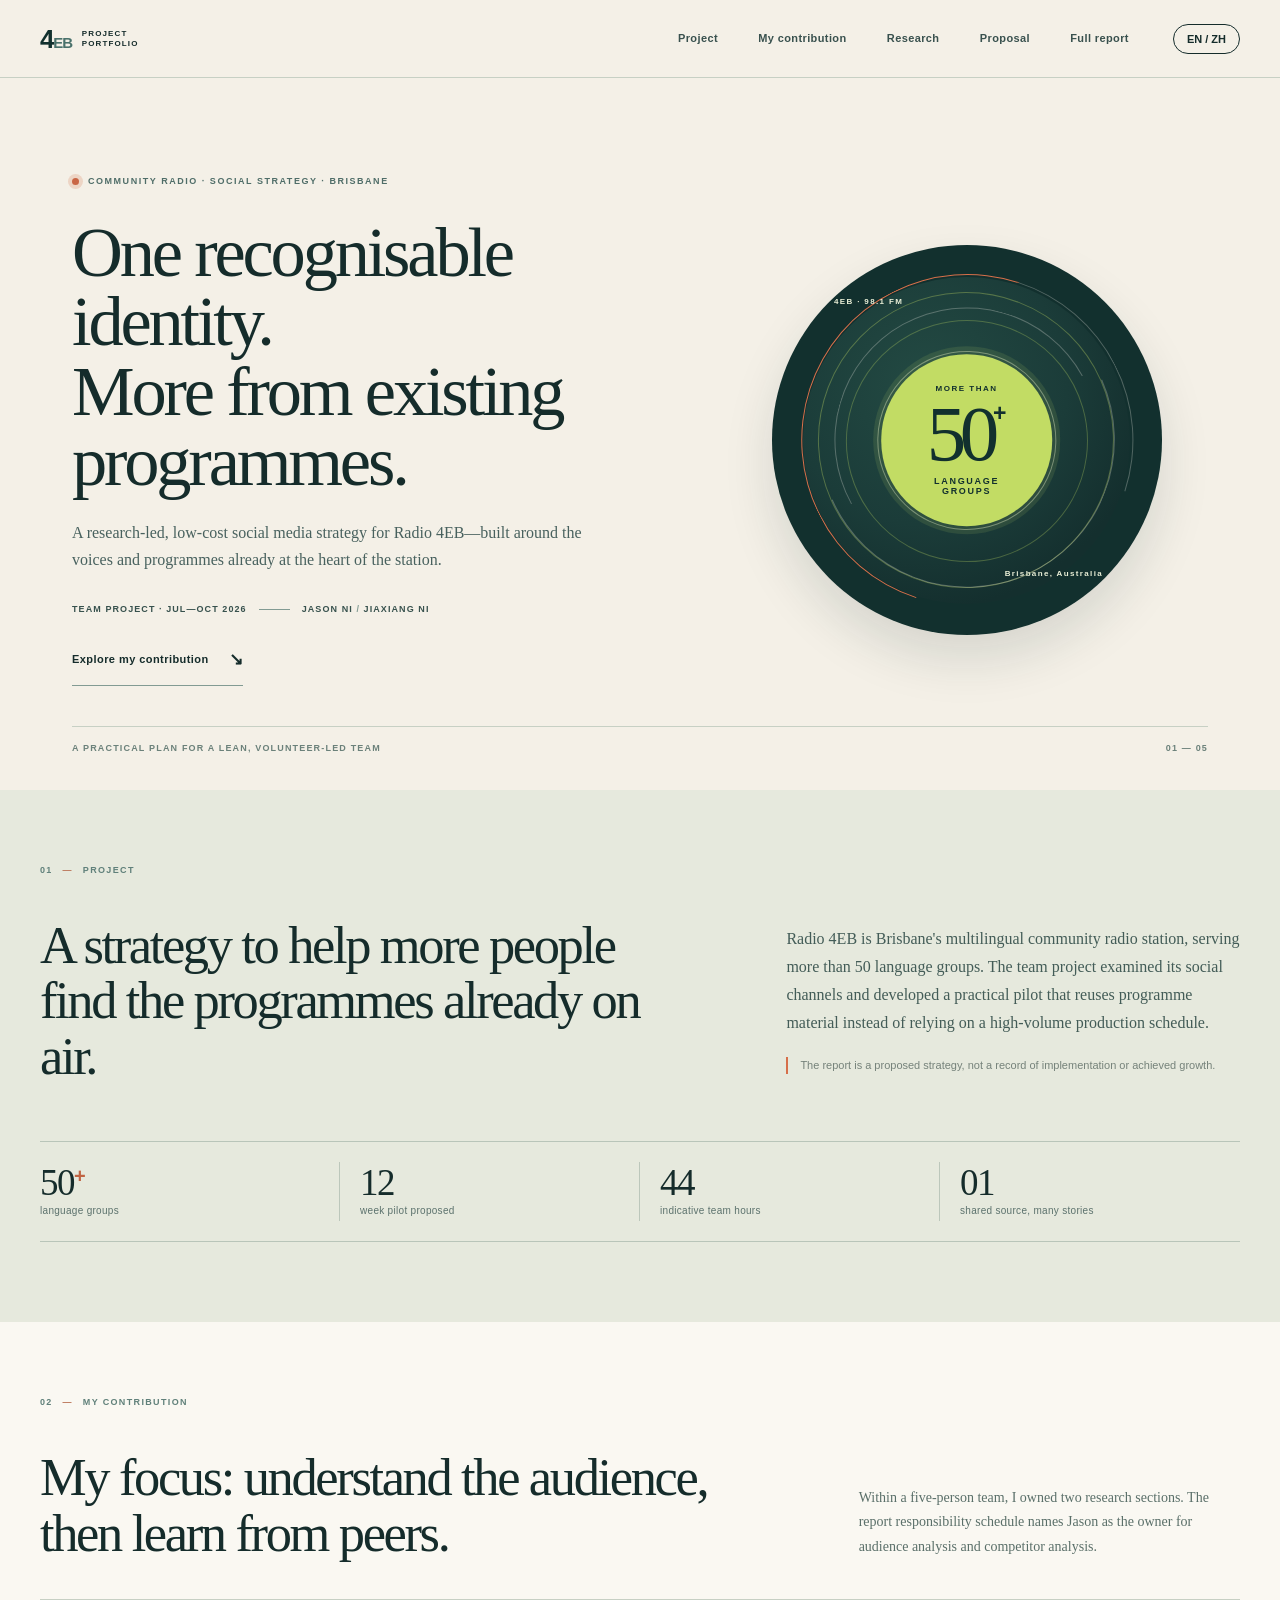
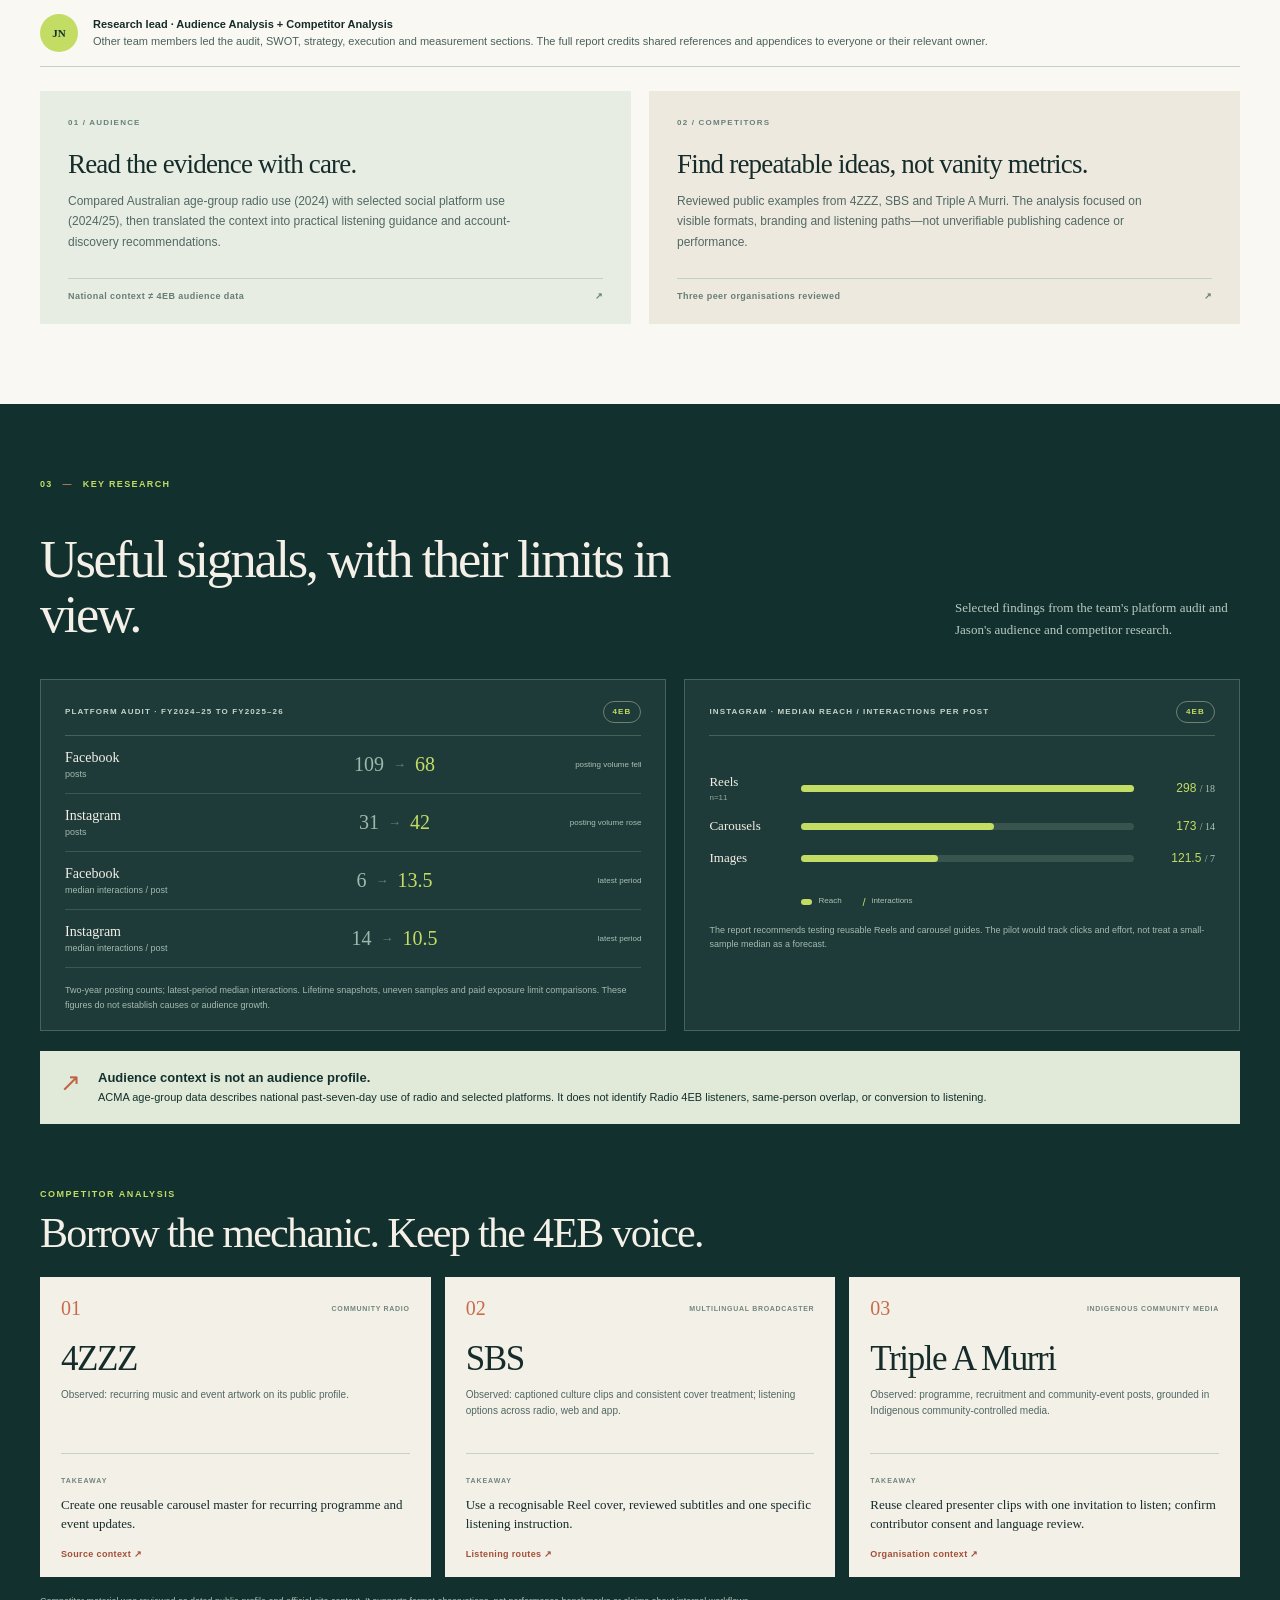
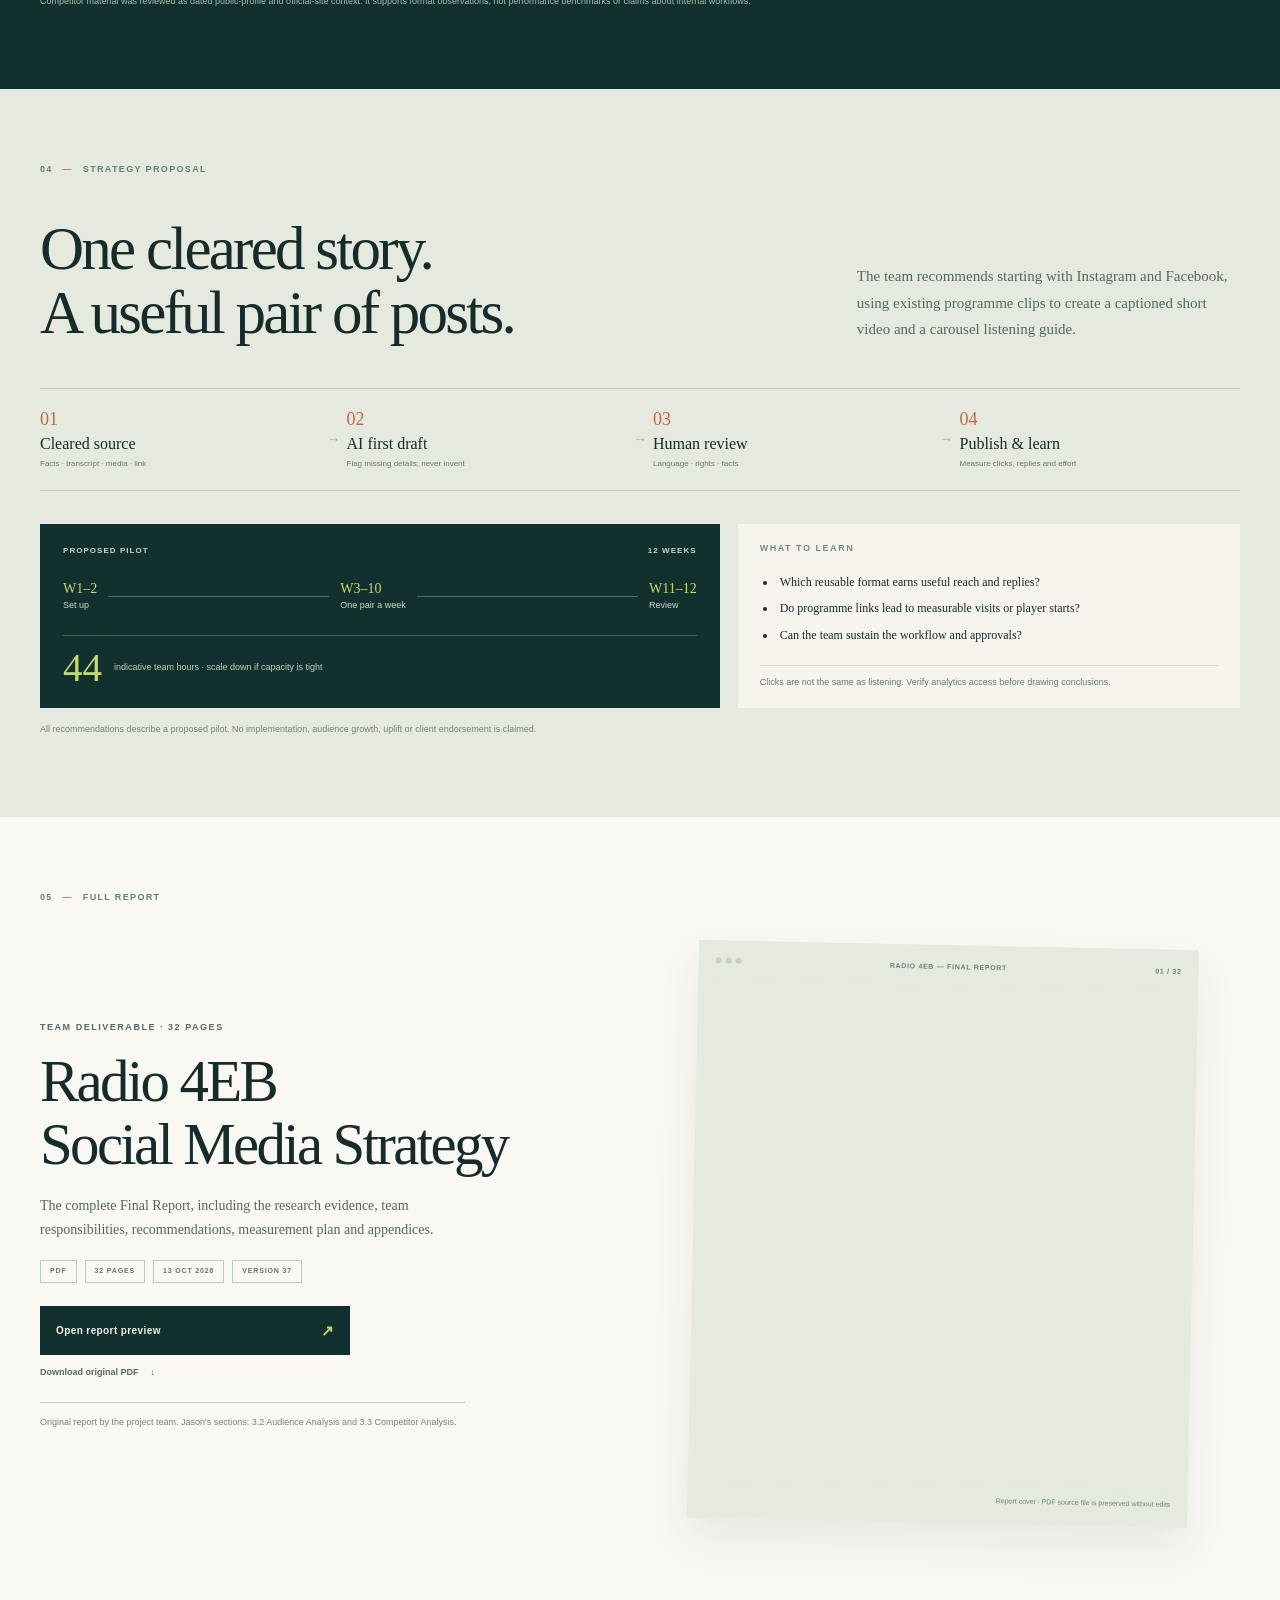
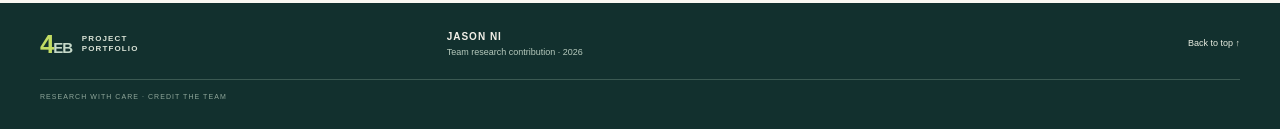
==== commit 1fcb9683: "Refresh versioned language assets" ====
--- a/index.html
+++ b/index.html
@@ -6,8 +6,8 @@
   <meta name="theme-color" content="#f4f0e7">
   <meta name="description" content="A team social media strategy for Radio 4EB, with Jason Ni's audience and competitor research contributions.">
   <title>Radio 4EB — Strategy Portfolio | Jason Ni</title>
-  <link rel="stylesheet" href="assets/site.css">
-  <script src="assets/site.js" defer></script>
+  <link rel="stylesheet" href="assets/site.css?v=20261020-2">
+  <script src="assets/site.js?v=20261020-2" defer></script>
 </head>
 <body>
   <a class="skip-link" href="#main" data-en="Skip to content" data-zh="跳到正文">Skip to content</a>
--- a/assets/site.css
+++ b/assets/site.css
@@ -1,8 +1,7 @@
-:root{--paper:#f4f0e7;--ink:#152c2b;--muted:#546664;--line:#c7d0c4;--green:#c2dc64;--lime:#d9ec88;--clay:#d66f4a;--sky:#b8d1ce;--dark:#12302e;--serif:Georgia,'Times New Roman',serif;--sans:Arial,Helvetica,sans-serif;--page:1200px}
+:root{--paper:#f4f0e7;--ink:#152c2b;--muted:#546664;--line:#c7d0c4;--green:#c2dc64;--lime:#d9ec88;--clay:#d66f4a;--sky:#b8d1ce;--dark:#12302e;--serif:Georgia,'Times New Roman',serif;--sans:Arial,Helvetica,'Microsoft YaHei','Noto Sans CJK SC',sans-serif;--page:1200px}
 *{box-sizing:border-box}html{scroll-behavior:smooth;scroll-padding-top:76px}body{margin:0;background:var(--paper);color:var(--ink);font:16px/1.55 var(--sans);-webkit-font-smoothing:antialiased}a{color:inherit}.skip-link{position:absolute;left:1rem;top:-4rem;z-index:10;background:var(--green);padding:.7rem 1rem}.skip-link:focus{top:1rem}.site-header{height:78px;padding:0 max(28px,calc((100vw - var(--page))/2));display:flex;align-items:center;gap:44px;border-bottom:1px solid var(--line);position:sticky;top:0;background:rgba(244,240,231,.95);backdrop-filter:blur(12px);z-index:5}.wordmark{display:flex;align-items:center;gap:10px;text-decoration:none;flex-shrink:0}.wordmark-icon{font-weight:900;letter-spacing:-.12em;font-size:26px;color:var(--dark);line-height:1}.wordmark-icon span{font-size:15px;letter-spacing:-.08em;color:#49716b;margin-left:2px}.wordmark-label{font-size:8px;font-weight:700;letter-spacing:.14em;line-height:1.25}.primary-nav{display:flex;gap:clamp(17px,3.15vw,42px);margin-left:auto}.primary-nav a{text-decoration:none;color:#39514e;font-size:11px;font-weight:700;letter-spacing:.035em;white-space:nowrap}.primary-nav a:hover,.primary-nav a:focus{color:#ab5538}.language-toggle{border:1px solid var(--ink);border-radius:50px;padding:8px 13px;background:transparent;color:var(--ink);font-size:11px;font-weight:700;cursor:pointer;min-width:48px}.language-toggle:hover{background:var(--ink);color:white}.hero{min-height:570px;max-width:var(--page);margin:0 auto;padding:77px 32px 34px;display:grid;grid-template-columns:1.15fr .85fr;grid-template-rows:1fr auto;position:relative}.hero-copy{padding:20px 3vw 40px 0;align-self:center}.eyebrow{font-size:9px;line-height:1.5;letter-spacing:.17em;font-weight:700;color:#4f6d68;display:flex;align-items:center;gap:9px}.live-dot{width:7px;height:7px;border-radius:50%;background:#c96645;display:inline-block;box-shadow:0 0 0 4px #edd5c5}h1,h2,h3,h4,p{margin-top:0}h1,h2{font-family:var(--serif);font-weight:400;letter-spacing:-.045em}h1{font-size:clamp(42px,5.5vw,72px);line-height:.99;margin:29px 0 23px;max-width:690px}h1 br{display:block}.hero-deck{font:16px/1.7 var(--serif);color:#48615e;max-width:520px;margin:0 0 29px}.hero-meta{font-size:9px;font-weight:700;letter-spacing:.12em;display:flex;align-items:center;gap:12px;color:#37514d}.meta-rule{width:31px;height:1px;background:#829b93}.muted{color:#829b93}.text-link{display:inline-flex;align-items:center;gap:20px;padding:12px 0;margin-top:18px;text-decoration:none;border-bottom:1px solid #829b93;font-size:11px;letter-spacing:.04em;font-weight:700}.text-link span:last-child{font-size:17px}.hero-art{width:min(100%,390px);aspect-ratio:1;justify-self:center;align-self:center;position:relative;border-radius:50%;background:var(--dark);overflow:hidden;box-shadow:0 24px 50px #172d2b22}.hero-art:before{content:"";position:absolute;inset:8%;border-radius:50%;background:radial-gradient(circle at 38% 33%,#234a43 0,#1b3c39 47%,#142f2e 75%)}.art-orbit{position:absolute;border:1px solid rgba(195,220,100,.34);border-radius:50%;inset:12%;transform:rotate(-24deg)}.orbit-two{inset:19%;transform:rotate(29deg);border-color:#c3dc644b}.orbit-three{inset:27%;transform:rotate(70deg);border-color:#e8edce6b}.dial-center{position:absolute;z-index:1;left:50%;top:50%;transform:translate(-50%,-50%);width:44%;height:44%;border-radius:50%;background:var(--green);display:flex;flex-direction:column;align-items:center;justify-content:center;color:var(--dark);text-align:center;box-shadow:0 0 0 8px #c3dc641e}.dial-kicker{font-size:8px;letter-spacing:.19em;font-weight:800}.dial-center strong{font:normal 79px/.87 var(--serif);letter-spacing:-.08em;margin-top:4px}.dial-center strong span{font:700 23px var(--sans);vertical-align:top;letter-spacing:0}.dial-caption{font-size:9px;line-height:1.2;letter-spacing:.19em;font-weight:800;margin-top:7px}.signal{position:absolute;z-index:1;left:50%;top:50%;width:59%;height:59%;border:1px solid #f4f0e746;border-radius:50%;transform:translate(-50%,-50%)}.signal-a{width:68%;height:68%;border-right-color:transparent;border-bottom-color:transparent;transform:translate(-50%,-50%) rotate(16deg)}.signal-b{width:76%;height:76%;border-top-color:transparent;border-left-color:transparent;transform:translate(-50%,-50%) rotate(21deg)}.signal-c{width:85%;height:85%;border-left-color:#d66f4a;border-top-color:#d66f4a;border-bottom-color:transparent;transform:translate(-50%,-50%) rotate(-27deg)}.art-note{position:absolute;color:#ebf0d8;font-size:8px;letter-spacing:.17em;font-weight:700;z-index:2}.note-top{top:13%;left:16%}.note-bottom{bottom:14%;right:15%}.hero-footer{grid-column:1/-1;border-top:1px solid var(--line);padding-top:15px;display:flex;justify-content:space-between;font-size:9px;letter-spacing:.13em;text-transform:uppercase;font-weight:700;color:#6b817a}.section-pad{padding:74px max(32px,calc((100vw - var(--page))/2)) 80px}.section-index{font-size:9px;font-weight:800;letter-spacing:.15em;color:#60807a;margin-bottom:40px}.section-index>span:first-child{color:#bd775b;margin:0 6px}.intro{background:#e6e9dd}.intro-grid{display:grid;grid-template-columns:1.16fr .84fr;gap:10%;align-items:start}.intro h2,.research-title h2,.contribution-heading h2,.proposal-head h2,.report-copy h2{font-size:clamp(35px,4.1vw,55px);line-height:1.06;margin-bottom:0;max-width:700px}.intro-body{padding-top:7px;max-width:460px}.intro-body p{font:16px/1.75 var(--serif);color:#435c57}.fine-print{font:11px/1.6 var(--sans)!important;color:#75827a!important;border-left:2px solid var(--clay);padding-left:12px;margin-top:20px}.fact-strip{margin-top:56px;border-top:1px solid #b9c5b9;border-bottom:1px solid #b9c5b9;display:grid;grid-template-columns:repeat(4,1fr);padding:20px 0}.fact-strip>div{display:flex;flex-direction:column;gap:2px;padding:3px 20px;border-right:1px solid #bcc7bb}.fact-strip>div:first-child{padding-left:0}.fact-strip>div:last-child{border:0}.fact-number{font:37px/.95 var(--serif);letter-spacing:-.04em}.fact-number span{color:#c06443;font:600 20px var(--sans);vertical-align:top}.fact-strip>div>span:last-child{font-size:10px;letter-spacing:.03em;color:#5c726d}.contribution{background:#faf8f2}.contribution-heading{display:grid;grid-template-columns:1.15fr .65fr;gap:12%;align-items:end}.contribution-heading p{font:14px/1.75 var(--serif);color:#5a6f69;margin-bottom:2px}.ownership-note{display:flex;gap:15px;align-items:center;border-top:1px solid var(--line);border-bottom:1px solid var(--line);padding:14px 0;margin:38px 0 24px;font-size:11px;line-height:1.6;color:#49615d}.ownership-note p{margin:0}.ownership-note strong{font-size:11px;color:var(--ink)}.ownership-mark{width:38px;height:38px;background:var(--green);border-radius:50%;display:grid;place-items:center;flex-shrink:0;color:var(--dark);font:700 11px var(--serif)}.contribution-grid{display:grid;grid-template-columns:1fr 1fr;gap:18px}.contribution-card{background:#e8ede4;padding:26px 28px 20px;min-height:230px;display:flex;flex-direction:column}.contribution-card:nth-child(2){background:#eee9df}.card-count{font-size:8px;font-weight:800;letter-spacing:.15em;color:#66817b}.contribution-card h3{font:27px/1.08 var(--serif);letter-spacing:-.03em;margin:20px 0 12px}.contribution-card p{font-size:12px;line-height:1.7;color:#516964;max-width:470px;margin-bottom:26px}.card-foot{border-top:1px solid #c5d0c6;margin-top:auto;padding-top:11px;display:flex;justify-content:space-between;font-size:9px;color:#667d74;font-weight:700;letter-spacing:.05em}.research{background:var(--dark);color:#f4f0e7}.research .section-index{color:#c2dc64}.research-title{display:flex;justify-content:space-between;gap:12%;align-items:end;margin-bottom:36px}.research-title h2{max-width:650px}.research-title>p{max-width:285px;font:13px/1.65 var(--serif);color:#b9cbc3;margin-bottom:3px}.metrics-layout{display:grid;grid-template-columns:1.06fr .94fr;gap:18px}.metric-panel,.format-panel{background:#1e3b39;border:1px solid #49625c;padding:21px 24px 18px}.metric-heading{display:flex;justify-content:space-between;align-items:center;border-bottom:1px solid #45615a;padding-bottom:12px;font-size:8px;letter-spacing:.14em;font-weight:700;color:#c3d5ca}.metric-source{border:1px solid #6e8172;border-radius:30px;padding:4px 9px;color:var(--green)}.metric-row{display:grid;grid-template-columns:1.3fr 1fr .85fr;align-items:center;border-bottom:1px solid #3a5752;padding:14px 0}.metric-label{font:14px var(--serif)}.metric-label small{display:block;font:9px var(--sans);color:#a4b8af;margin-top:3px}.metric-values{display:flex;justify-content:center;gap:9px;align-items:center;font:20px var(--serif);color:#9fb8ac}.metric-values strong{color:var(--green);font-weight:400}.metric-arrow{font:13px var(--sans);color:#6b8177}.metric-caption{font-size:8px;color:#abc0b5;text-align:right}.metric-caveat{font-size:9px;line-height:1.6;color:#a5bab0;margin:15px 0 0}.format-bars{padding:22px 0 10px}.format-line{display:grid;grid-template-columns:80px 1fr 69px;gap:12px;align-items:center;margin:16px 0}.format-name{font:13px var(--serif)}.format-name small{display:block;color:#94aa9e;font:8px var(--sans);margin-top:3px}.bar-track{height:7px;background:#38544d;position:relative;border-radius:5px}.bar-track span{height:100%;display:block;background:var(--green);border-radius:5px}.format-line b{font:12px var(--sans);color:var(--green);text-align:right}.format-line b i{font:10px var(--serif);color:#aec2b5}.legend{display:flex;gap:21px;color:#aec2b5;font-size:8px;margin:3px 0 7px 92px}.legend>span{display:flex;align-items:center;gap:6px}.legend-reach{width:11px;height:6px;border-radius:4px;background:var(--green);display:inline-block}.legend-interaction{font:11px var(--sans);color:var(--green)}.audience-note{display:flex;gap:17px;padding:17px 20px;background:#e1e9d8;color:var(--dark);margin:20px 0 64px;align-items:flex-start}.note-symbol{font:25px var(--serif);color:#bf6546}.audience-note p{font-size:11px;line-height:1.6;margin:0}.audience-note strong{font-size:13px}.competitors-title{margin-bottom:21px}.competitors-title .eyebrow{color:var(--green);margin-bottom:10px}.competitors-title h3{font:clamp(28px,3.4vw,42px)/1.08 var(--serif);letter-spacing:-.04em;margin:0}.competitor-grid{display:grid;grid-template-columns:repeat(3,1fr);gap:14px}.competitor{background:#f3f0e7;color:var(--ink);padding:20px 21px 16px;display:flex;flex-direction:column;min-height:300px}.competitor-top{display:flex;justify-content:space-between;align-items:center;color:#72877c}.competitor-no{font:20px var(--serif);color:#c86b4b}.competitor-type{font-size:7px;font-weight:800;letter-spacing:.1em;text-align:right}.competitor h4{font:35px/.95 var(--serif);letter-spacing:-.04em;margin:22px 0 11px}.observation{font-size:10px;line-height:1.6;color:#506763;min-height:50px}.takeaway{padding-top:12px;border-top:1px solid #c6d0c5;margin-top:auto}.takeaway>span{font-size:7px;letter-spacing:.14em;font-weight:800;color:#71857c}.takeaway p{font:13px/1.45 var(--serif);margin:5px 0 14px}.competitor>a{font-size:9px;font-weight:700;letter-spacing:.04em;color:#a34e37;text-decoration:none}.competitor>a:hover{text-decoration:underline}.method-note{margin:17px 0 0;color:#a9bcb2;font-size:9px;line-height:1.6}.proposal{background:#e6e9dd}.proposal-head{display:grid;grid-template-columns:1.05fr .62fr;gap:14%;align-items:end}.proposal-head h2{font-size:clamp(38px,4.8vw,61px)}.proposal-head p{font:15px/1.75 var(--serif);color:#526964;margin:0 0 4px}.workflow{display:grid;grid-template-columns:1fr 26px 1fr 26px 1fr 26px 1fr;align-items:center;border-top:1px solid #bfc9bc;border-bottom:1px solid #bfc9bc;margin:42px 0 33px;padding:20px 0}.workflow-step{display:flex;flex-direction:column;gap:5px}.workflow-step>span{font:18px var(--serif);color:#c26846}.workflow-step strong{font:16px var(--serif);font-weight:400}.workflow-step small{font-size:8px;line-height:1.5;color:#647a71}.workflow-arrow{color:#9eafa2;font-size:14px;text-align:center}.proposal-bottom{display:grid;grid-template-columns:1.15fr .85fr;gap:18px}.pilot-card{background:var(--dark);color:#f4f0e7;padding:21px 23px}.pilot-top{display:flex;justify-content:space-between;color:#c5d7ca;font-size:8px;letter-spacing:.13em;font-weight:800}.pilot-timeline{display:flex;align-items:center;gap:11px;margin:23px 0}.pilot-timeline div{display:flex;flex-direction:column;gap:2px}.pilot-timeline b{font:14px var(--serif);color:var(--green)}.pilot-timeline span{font-size:9px;color:#ccdad0}.pilot-timeline i{height:1px;background:#546a5c;flex:1}.pilot-stat{border-top:1px solid #45615a;padding-top:13px;display:flex;align-items:center;gap:12px}.pilot-stat strong{font:39px/.95 var(--serif);color:var(--green)}.pilot-stat span{font-size:9px;line-height:1.45;color:#bdd0c3;max-width:250px}.measure-card{padding:18px 22px;background:#f6f4ed}.measure-card .eyebrow{color:#768b7d}.measure-card ul{padding-left:17px;margin:17px 0 13px}.measure-card li{font:12px/1.55 var(--serif);padding:0 0 8px 3px}.measure-card p{border-top:1px solid #d0d8cc;padding-top:10px;color:#687b70;font-size:9px;line-height:1.55;margin:0}.proposal-disclaimer{font-size:9px;color:#71827a;margin:15px 0 0}.report{background:#faf8f2}.report-layout{display:grid;grid-template-columns:.9fr 1.1fr;gap:10%;align-items:center}.report-copy .eyebrow{margin-bottom:17px}.report-copy h2{font-size:clamp(39px,4.6vw,60px)}.report-copy>p{font:14px/1.7 var(--serif);color:#526862;max-width:425px;margin:18px 0}.report-meta{display:flex;flex-wrap:wrap;gap:8px;margin:17px 0 23px}.report-meta span{border:1px solid #becabd;padding:5px 9px;font-size:7px;letter-spacing:.12em;font-weight:800;color:#60766e}.download-button{display:flex;justify-content:space-between;align-items:center;text-decoration:none;background:var(--dark);color:#f5f2e9;padding:13px 16px;max-width:310px;font-size:10px;font-weight:700;letter-spacing:.04em}.download-button:hover{background:#28524a}.download-button span:last-child{font-size:15px;color:var(--green)}.download-link{display:flex;gap:12px;align-items:center;text-decoration:none;margin:11px 0;font-size:9px;font-weight:700;color:#516b62}.download-link:hover{text-decoration:underline}.pdf-note{font:9px/1.6 var(--sans)!important;color:#73847a!important;margin-top:22px!important;border-top:1px solid var(--line);padding-top:12px}.report-preview{background:#e6e9dd;padding:17px;max-width:500px;width:100%;justify-self:center;box-shadow:0 20px 40px #19343114;transform:rotate(1.2deg)}.preview-toolbar{height:23px;display:flex;justify-content:space-between;font-size:7px;letter-spacing:.1em;color:#688078;font-weight:700}.preview-toolbar>span:first-child{display:flex;gap:4px}.preview-toolbar i{width:6px;height:6px;background:#c5d0c5;border-radius:50%}.preview-cover{position:relative;min-height:312px;background:var(--dark);color:#e7ecdc;padding:29px 33px;overflow:hidden}.preview-cover:before,.preview-cover:after{content:"";position:absolute;border:1px solid #d7eb8861;border-radius:50%;width:290px;height:290px;right:-109px;top:-43px}.preview-cover:after{width:226px;height:226px;right:-80px;top:-10px;border-color:#e7eee357}.preview-symbol{font-size:16px;line-height:1;font-weight:900;letter-spacing:-.12em;color:var(--green)}.preview-symbol span{font-size:10px}.cover-line{height:2px;width:47px;background:var(--clay);margin:49px 0 14px}.preview-cover>p{font:31px/.99 var(--serif);letter-spacing:.01em;margin:0 0 14px;position:relative;z-index:1}.preview-cover>small{font:9px var(--serif);color:#c0d0c3}.cover-stamp{position:absolute;bottom:25px;right:27px;border:1px solid #b5cc8d;color:#d2e887;border-radius:50%;width:53px;height:53px;display:grid;place-content:center;text-align:center;font-size:7px;letter-spacing:.1em;line-height:1.35;transform:rotate(12deg)}.preview-caption{text-align:right;font-size:7px;color:#6c847a;padding-top:10px}.site-footer{background:var(--dark);color:#e7ece0;padding:26px max(32px,calc((100vw - var(--page))/2));display:grid;grid-template-columns:1fr 1fr 1fr;align-items:center;gap:20px}.footer-mark .wordmark-icon{color:var(--green)}.footer-mark .wordmark-icon span{color:#c6d9c9}.footer-mark .wordmark-label{color:#d9e2d6}.site-footer p{font-size:9px;line-height:1.6;color:#b6c9bc;margin:0}.site-footer p strong{font-size:10px;color:#f2f0e8;letter-spacing:.1em}.back-top{justify-self:end;font-size:9px;text-decoration:none}.back-top:hover{text-decoration:underline}.footer-caption{grid-column:1/-1;border-top:1px solid #3b5952;padding-top:12px;font-size:7px;letter-spacing:.15em;color:#8fa69a}
 @media(max-width:850px){.site-header{gap:18px;padding:0 22px}.primary-nav{gap:16px}.primary-nav a{font-size:10px}.hero{padding:58px 24px 30px;min-height:520px}.hero-art{width:min(100%,330px)}.section-pad{padding:62px 26px}.intro-grid,.contribution-heading,.proposal-head,.report-layout{gap:7%}.metrics-layout{grid-template-columns:1fr}.metric-panel,.format-panel{padding:18px 20px}.report-layout{grid-template-columns:1fr 1fr}.preview-cover{min-height:265px}.preview-cover>p{font-size:26px}}
 @media(max-width:620px){html{scroll-padding-top:108px}.site-header{height:62px;padding:0 17px;gap:12px}.wordmark-icon{font-size:22px}.wordmark-icon span{font-size:13px}.wordmark-label{font-size:7px}.language-toggle{margin-left:auto;padding:7px 11px}.primary-nav{position:absolute;left:0;right:0;top:61px;height:42px;background:rgba(244,240,231,.97);border-bottom:1px solid var(--line);padding:0 16px;gap:23px;overflow-x:auto;scrollbar-width:none}.primary-nav::-webkit-scrollbar{display:none}.primary-nav a{font-size:9px}.hero{padding:68px 21px 24px;display:flex;flex-direction:column;align-items:stretch;min-height:auto}.hero-copy{padding:0 0 34px}.eyebrow{font-size:8px}.hero h1{font-size:clamp(43px,11vw,61px);margin:23px 0 18px}.hero-deck{font-size:15px;max-width:420px}.hero-meta{font-size:7px;gap:7px;flex-wrap:wrap}.hero-art{width:min(84vw,330px);margin:0 auto 29px}.hero-footer{font-size:7px;letter-spacing:.08em}.section-pad{padding:54px 21px 58px}.section-index{margin-bottom:29px;font-size:8px}.intro-grid,.contribution-heading,.proposal-head,.report-layout{display:grid;grid-template-columns:1fr;gap:23px}.intro h2,.research-title h2,.contribution-heading h2,.proposal-head h2,.report-copy h2{font-size:40px}.intro-body{padding:0}.intro-body p{font-size:15px}.fact-strip{grid-template-columns:1fr 1fr;margin-top:34px;padding:0}.fact-strip>div{padding:15px 10px;border-bottom:1px solid #bcc7bb}.fact-strip>div:nth-child(2){border-right:0}.fact-strip>div:nth-child(3){padding-left:0}.fact-number{font-size:32px}.fact-strip>div>span:last-child{font-size:9px}.contribution-heading{gap:17px}.contribution-heading p{font-size:13px}.ownership-note{margin:27px 0 16px;font-size:10px;align-items:flex-start}.contribution-card{padding:21px 20px 17px;min-height:0}.contribution-grid{grid-template-columns:1fr;gap:12px}.contribution-card h3{font-size:24px}.research-title{display:block;margin-bottom:22px}.research-title>p{margin-top:14px}.metric-panel,.format-panel{padding:15px 14px}.metric-heading{font-size:7px;letter-spacing:.08em}.metric-row{grid-template-columns:1fr auto;gap:2px;padding:12px 0}.metric-label{font-size:13px}.metric-values{grid-column:2;grid-row:1;justify-content:end;font-size:18px}.metric-caption{grid-column:1;text-align:left;font-size:8px}.format-line{grid-template-columns:70px 1fr 64px;gap:8px}.format-name{font-size:12px}.format-line b{font-size:10px}.audience-note{margin:17px 0 47px;padding:14px 15px}.competitor-grid{grid-template-columns:1fr;gap:10px}.competitor{min-height:0;padding:18px}.competitor h4{margin:16px 0 8px;font-size:31px}.observation{min-height:0}.proposal-head{gap:15px}.proposal-head p{font-size:14px}.workflow{grid-template-columns:1fr 18px 1fr;row-gap:19px;margin:28px 0 23px}.workflow-step:nth-of-type(4){grid-column:1}.workflow-step:nth-of-type(5){grid-column:2}.workflow-step:nth-of-type(6){grid-column:3}.workflow-step{gap:3px}.workflow-step strong{font-size:14px}.workflow-step small{font-size:7px}.workflow-arrow{font-size:12px}.proposal-bottom{grid-template-columns:1fr}.pilot-card{padding:18px}.pilot-timeline{gap:8px}.pilot-timeline b{font-size:12px}.pilot-timeline span{font-size:8px}.measure-card{padding:18px}.report-layout{gap:28px}.report-copy h2{font-size:44px}.report-copy>p{font-size:13px}.report-preview{max-width:430px;transform:none;padding:13px}.preview-cover{min-height:290px}.preview-cover>p{font-size:29px}.site-footer{padding:21px;grid-template-columns:1fr 1fr;gap:14px}.site-footer p{grid-column:1/-1;grid-row:2}.back-top{grid-column:2;grid-row:1}.footer-caption{font-size:6px}}
 @media(prefers-reduced-motion:reduce){html{scroll-behavior:auto}*,*:before,*:after{animation-duration:.01ms!important;transition-duration:.01ms!important}}
 
 .pdf-frame{display:block;border:0;width:100%;height:500px;background:#e6e9dd}.pdf-frame[hidden]{display:none}@media(max-width:620px){.workflow{grid-template-columns:1fr 1fr;row-gap:19px}.workflow-arrow{display:none}.pdf-frame{height:65vh;min-height:380px}.report-preview{transform:none;padding:13px}}
-
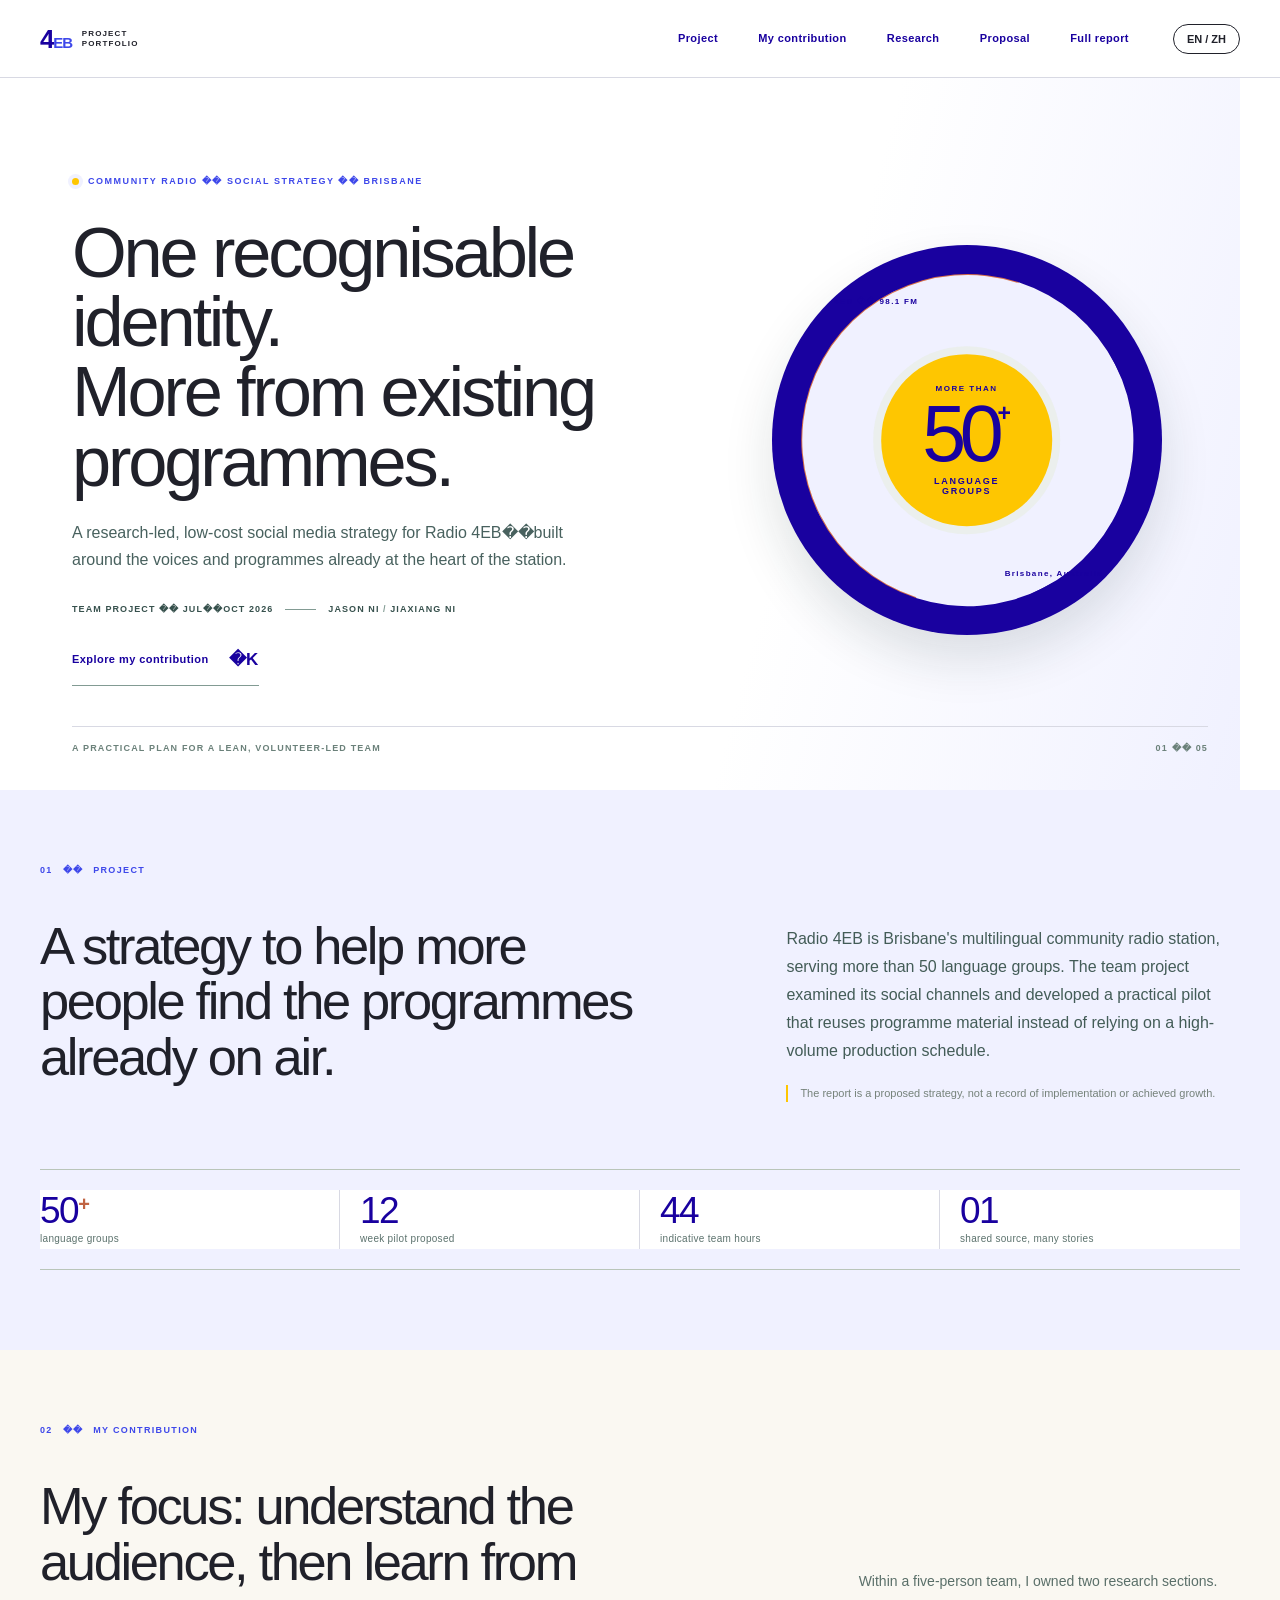
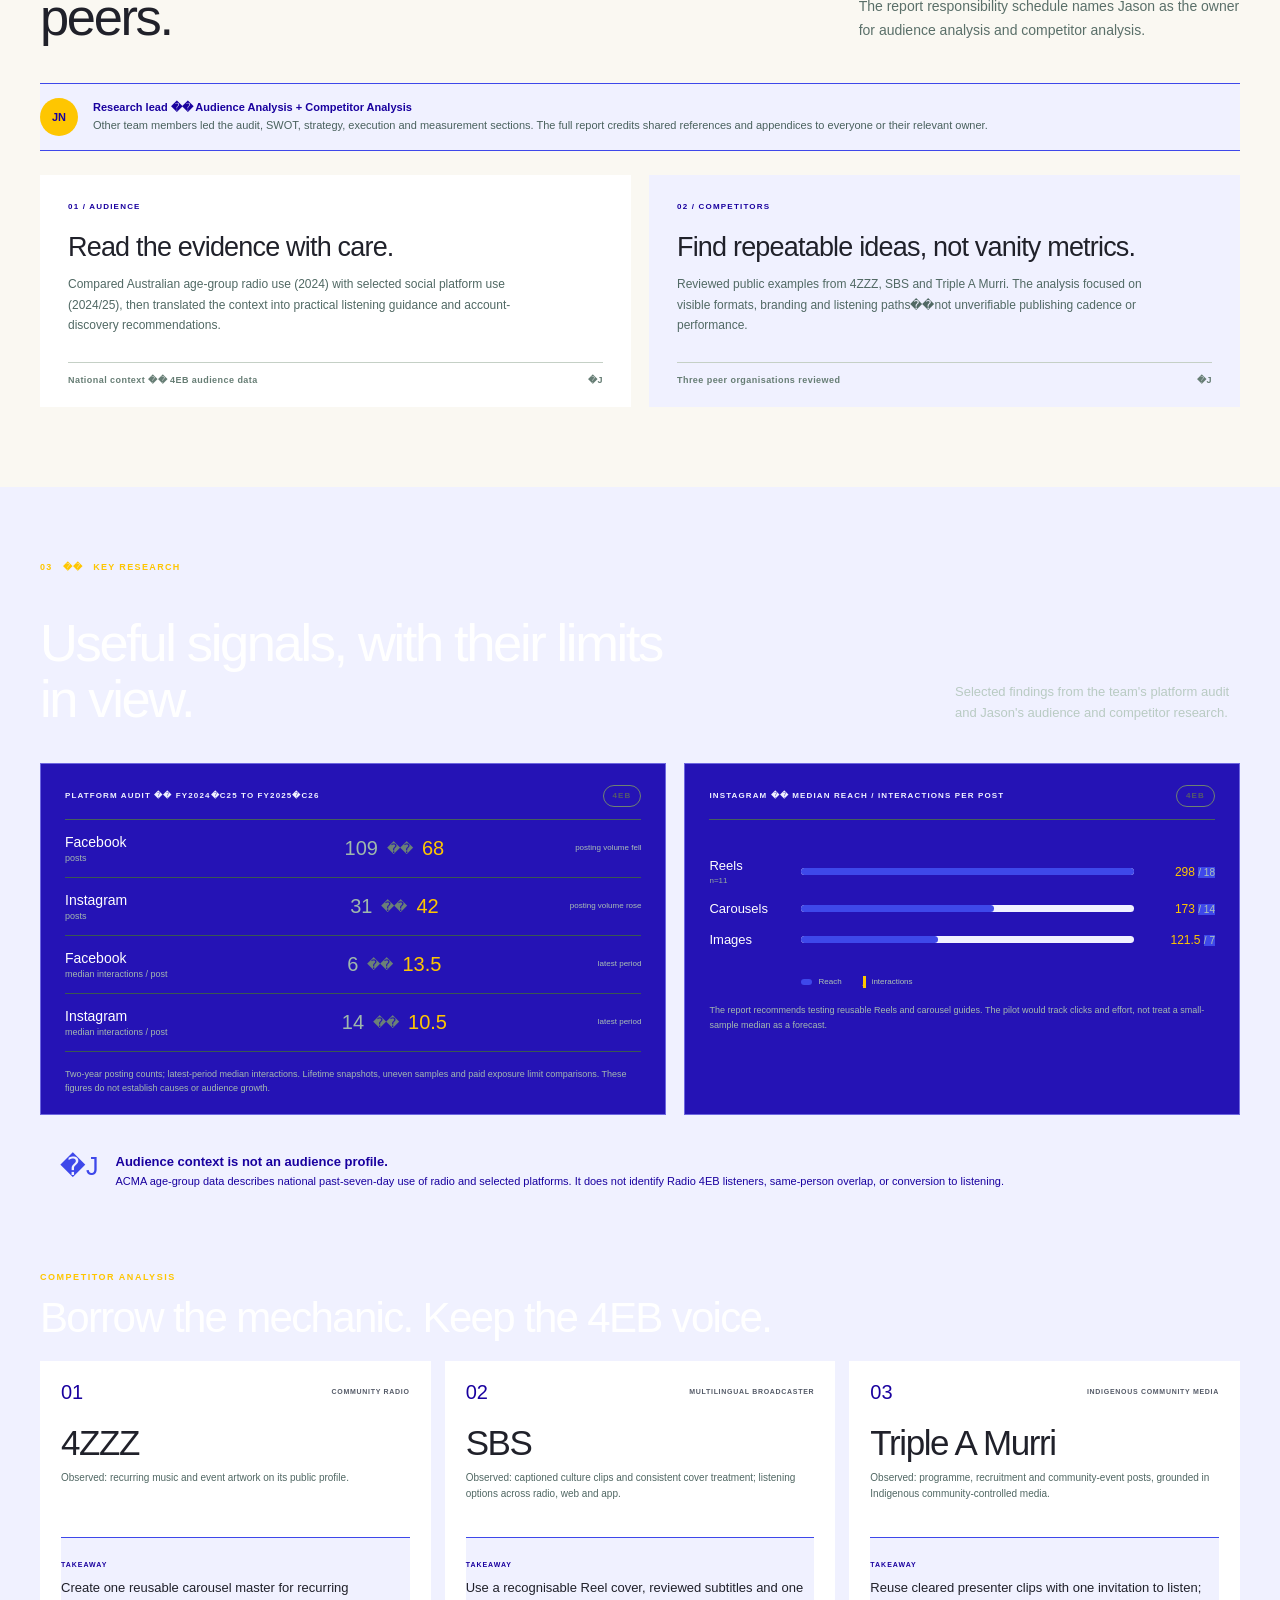
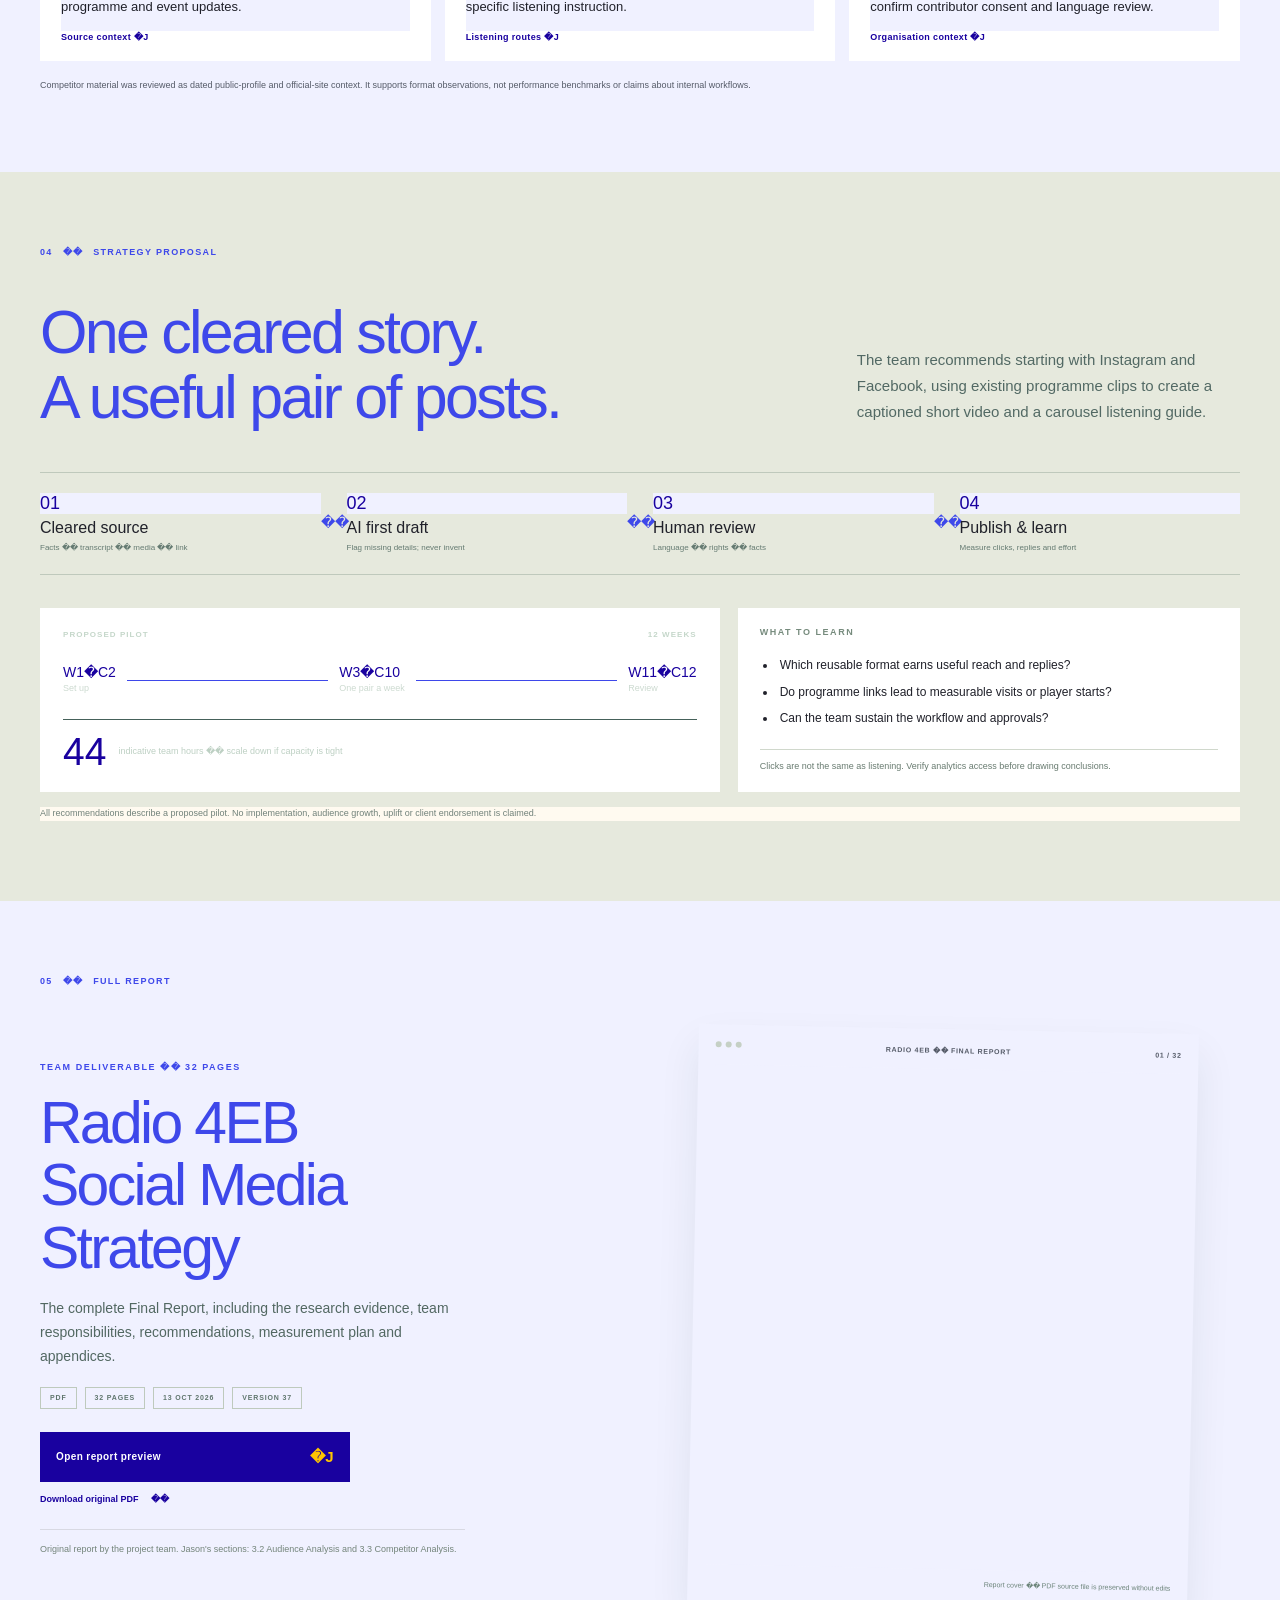
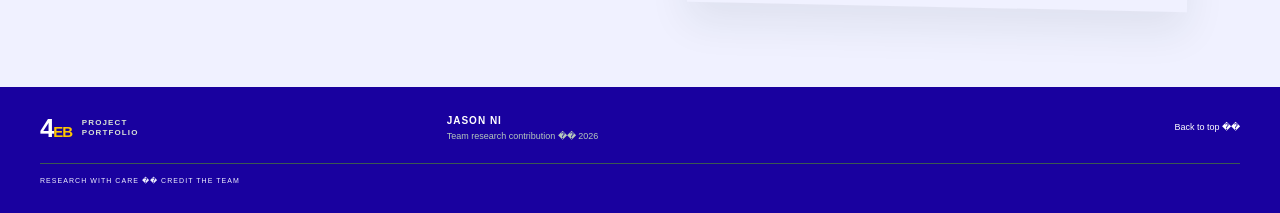
==== commit e8578f43: "Refresh stylesheet cache for report palette" ====
--- a/index.html
+++ b/index.html
@@ -5,92 +5,93 @@
   <meta name="viewport" content="width=device-width, initial-scale=1">
   <meta name="theme-color" content="#f4f0e7">
   <meta name="description" content="A team social media strategy for Radio 4EB, with Jason Ni's audience and competitor research contributions.">
-  <title>Radio 4EB — Strategy Portfolio | Jason Ni</title>
-  <link rel="stylesheet" href="assets/site.css?v=20261020-2">
-  <script src="assets/site.js?v=20261020-2" defer></script>
+  <title>Radio 4EB �� Strategy Portfolio | Jason Ni</title>
+  <link rel="stylesheet" href="assets/site.css?v=20261020-3">
+  <script src="assets/site.js?v=20261020-3" defer></script>
 </head>
 <body>
-  <a class="skip-link" href="#main" data-en="Skip to content" data-zh="跳到正文">Skip to content</a>
+  <a class="skip-link" href="#main" data-en="Skip to content" data-zh="��������">Skip to content</a>
   <header class="site-header">
     <a class="wordmark" href="#top" aria-label="Radio 4EB portfolio home"><span class="wordmark-icon">4<span>EB</span></span><span class="wordmark-label">PROJECT<br>PORTFOLIO</span></a>
     <nav class="primary-nav" aria-label="Main navigation">
-      <a href="#project" data-en="Project" data-zh="项目">Project</a>
-      <a href="#contribution" data-en="My contribution" data-zh="个人贡献">My contribution</a>
-      <a href="#research" data-en="Research" data-zh="研究">Research</a>
-      <a href="#proposal" data-en="Proposal" data-zh="策略建议">Proposal</a>
-      <a href="#report" data-en="Full report" data-zh="完整报告">Full report</a>
+      <a href="#project" data-en="Project" data-zh="��Ŀ">Project</a>
+      <a href="#contribution" data-en="My contribution" data-zh="���˹���">My contribution</a>
+      <a href="#research" data-en="Research" data-zh="�о�">Research</a>
+      <a href="#proposal" data-en="Proposal" data-zh="���Խ���">Proposal</a>
+      <a href="#report" data-en="Full report" data-zh="��������">Full report</a>
     </nav>
-    <button class="language-toggle" type="button" aria-label="切换到中文" aria-pressed="false">中文</button>
+    <button class="language-toggle" type="button" aria-label="�л�������" aria-pressed="false">����</button>
   </header>
 
   <main id="main">
     <section class="hero" id="top" aria-labelledby="hero-title">
       <div class="hero-copy">
-        <p class="eyebrow"><span class="live-dot"></span><span data-en="COMMUNITY RADIO · SOCIAL STRATEGY · BRISBANE" data-zh="社区广播 · 社交媒体策略 · 布里斯班">COMMUNITY RADIO · SOCIAL STRATEGY · BRISBANE</span></p>
-        <h1 id="hero-title" data-en="One recognisable identity.<br>More from existing programmes." data-zh="统一的品牌识别。<br>让现有节目内容发挥更多价值。">One recognisable identity.<br>More from existing programmes.</h1>
-        <p class="hero-deck" data-en="A research-led, low-cost social media strategy for Radio 4EB—built around the voices and programmes already at the heart of the station." data-zh="一份以研究为基础、注重低成本的 Radio 4EB 社交媒体策略，围绕电台已有的节目与声音展开。">A research-led, low-cost social media strategy for Radio 4EB—built around the voices and programmes already at the heart of the station.</p>
-        <div class="hero-meta"><span data-en="TEAM PROJECT · JUL—OCT 2026" data-zh="团队项目 · 2026年7月至10月">TEAM PROJECT · JUL—OCT 2026</span><span class="meta-rule"></span><span>JASON NI <span class="muted">/</span> JIAXIANG NI</span></div>
-        <a class="text-link" href="#contribution"><span data-en="Explore my contribution" data-zh="了解我的个人贡献">Explore my contribution</span><span aria-hidden="true">↘</span></a>
+        <p class="eyebrow"><span class="live-dot"></span><span data-en="COMMUNITY RADIO �� SOCIAL STRATEGY �� BRISBANE" data-zh="�����㲥 �� �罻ý����� �� ����˹��">COMMUNITY RADIO �� SOCIAL STRATEGY �� BRISBANE</span></p>
+        <h1 id="hero-title" data-en="One recognisable identity.<br>More from existing programmes." data-zh="ͳһ��Ʒ��ʶ��<br>�����н�Ŀ���ݷ��Ӹ����ֵ��">One recognisable identity.<br>More from existing programmes.</h1>
+        <p class="hero-deck" data-en="A research-led, low-cost social media strategy for Radio 4EB��built around the voices and programmes already at the heart of the station." data-zh="һ�����о�Ϊ������ע�صͳɱ��� Radio 4EB �罻ý����ԣ�Χ�Ƶ�̨���еĽ�Ŀ������չ����">A research-led, low-cost social media strategy for Radio 4EB��built around the voices and programmes already at the heart of the station.</p>
+        <div class="hero-meta"><span data-en="TEAM PROJECT �� JUL��OCT 2026" data-zh="�Ŷ���Ŀ �� 2026��7����10��">TEAM PROJECT �� JUL��OCT 2026</span><span class="meta-rule"></span><span>JASON NI <span class="muted">/</span> JIAXIANG NI</span></div>
+        <a class="text-link" href="#contribution"><span data-en="Explore my contribution" data-zh="�˽��ҵĸ��˹���">Explore my contribution</span><span aria-hidden="true">�K</span></a>
       </div>
       <div class="hero-art" aria-label="Abstract radio dial illustration" role="img">
         <div class="art-orbit orbit-one"></div><div class="art-orbit orbit-two"></div><div class="art-orbit orbit-three"></div>
         <div class="signal signal-a"></div><div class="signal signal-b"></div><div class="signal signal-c"></div>
-        <div class="dial-center"><span class="dial-kicker">MORE THAN</span><strong>50<span>+</span></strong><span class="dial-caption" data-en="LANGUAGE<br>GROUPS" data-zh="多语言<br>社群">LANGUAGE<br>GROUPS</span></div>
-        <span class="art-note note-top">4EB · 98.1 FM</span><span class="art-note note-bottom" data-en="Brisbane, Australia" data-zh="澳大利亚·布里斯班">Brisbane, Australia</span>
+        <div class="dial-center"><span class="dial-kicker">MORE THAN</span><strong>50<span>+</span></strong><span class="dial-caption" data-en="LANGUAGE<br>GROUPS" data-zh="������<br>��Ⱥ">LANGUAGE<br>GROUPS</span></div>
+        <span class="art-note note-top">4EB �� 98.1 FM</span><span class="art-note note-bottom" data-en="Brisbane, Australia" data-zh="�Ĵ����ǡ�����˹��">Brisbane, Australia</span>
       </div>
-      <div class="hero-footer"><span data-en="A practical plan for a lean, volunteer-led team" data-zh="为精简的志愿者团队制定的可执行方案">A practical plan for a lean, volunteer-led team</span><span>01 — 05</span></div>
+      <div class="hero-footer"><span data-en="A practical plan for a lean, volunteer-led team" data-zh="Ϊ�����־Ը���Ŷ��ƶ��Ŀ�ִ�з���">A practical plan for a lean, volunteer-led team</span><span>01 �� 05</span></div>
     </section>
 
     <section class="intro section-pad" id="project">
-      <div class="section-index">01 <span>—</span> <span data-en="PROJECT" data-zh="项目背景">PROJECT</span></div>
+      <div class="section-index">01 <span>��</span> <span data-en="PROJECT" data-zh="��Ŀ����">PROJECT</span></div>
       <div class="intro-grid">
-        <h2 data-en="A strategy to help more people find the programmes already on air." data-zh="让更多人发现电台已有节目的社交媒体策略。">A strategy to help more people find the programmes already on air.</h2>
-        <div class="intro-body"><p data-en="Radio 4EB is Brisbane's multilingual community radio station, serving more than 50 language groups. The team project examined its social channels and developed a practical pilot that reuses programme material instead of relying on a high-volume production schedule." data-zh="Radio 4EB 是布里斯班的多语言社区电台，服务 50 多个语言社群。团队项目研究其社交媒体渠道，并提出一项可执行的试点方案：复用现有节目素材，而非依赖高频制作。">Radio 4EB is Brisbane's multilingual community radio station, serving more than 50 language groups. The team project examined its social channels and developed a practical pilot that reuses programme material instead of relying on a high-volume production schedule.</p><p class="fine-print" data-en="The report is a proposed strategy, not a record of implementation or achieved growth." data-zh="报告内容为策略建议，并非已实施项目或已实现增长业绩。">The report is a proposed strategy, not a record of implementation or achieved growth.</p></div>
+        <h2 data-en="A strategy to help more people find the programmes already on air." data-zh="�ø����˷��ֵ�̨���н�Ŀ���罻ý����ԡ�">A strategy to help more people find the programmes already on air.</h2>
+        <div class="intro-body"><p data-en="Radio 4EB is Brisbane's multilingual community radio station, serving more than 50 language groups. The team project examined its social channels and developed a practical pilot that reuses programme material instead of relying on a high-volume production schedule." data-zh="Radio 4EB �ǲ���˹��Ķ�����������̨������ 50 ���������Ⱥ���Ŷ���Ŀ�о����罻ý�������������һ���ִ�е��Ե㷽�����������н�Ŀ�زģ�����������Ƶ������">Radio 4EB is Brisbane's multilingual community radio station, serving more than 50 language groups. The team project examined its social channels and developed a practical pilot that reuses programme material instead of relying on a high-volume production schedule.</p><p class="fine-print" data-en="The report is a proposed strategy, not a record of implementation or achieved growth." data-zh="��������Ϊ���Խ��飬������ʵʩ��Ŀ����ʵ������ҵ����">The report is a proposed strategy, not a record of implementation or achieved growth.</p></div>
       </div>
-      <div class="fact-strip"><div><span class="fact-number">50<span>+</span></span><span data-en="language groups" data-zh="个语言社群">language groups</span></div><div><span class="fact-number">12</span><span data-en="week pilot proposed" data-zh="周试点方案">week pilot proposed</span></div><div><span class="fact-number">44</span><span data-en="indicative team hours" data-zh="团队预估工时">indicative team hours</span></div><div><span class="fact-number">01</span><span data-en="shared source, many stories" data-zh="一份素材，多种故事">shared source, many stories</span></div></div>
+      <div class="fact-strip"><div><span class="fact-number">50<span>+</span></span><span data-en="language groups" data-zh="��������Ⱥ">language groups</span></div><div><span class="fact-number">12</span><span data-en="week pilot proposed" data-zh="���Ե㷽��">week pilot proposed</span></div><div><span class="fact-number">44</span><span data-en="indicative team hours" data-zh="�Ŷ�Ԥ����ʱ">indicative team hours</span></div><div><span class="fact-number">01</span><span data-en="shared source, many stories" data-zh="һ���زģ����ֹ���">shared source, many stories</span></div></div>
     </section>
 
     <section class="contribution section-pad" id="contribution">
-      <div class="section-index">02 <span>—</span> <span data-en="MY CONTRIBUTION" data-zh="个人贡献">MY CONTRIBUTION</span></div>
-      <div class="contribution-heading"><h2 data-en="My focus: understand the audience, then learn from peers." data-zh="我的重点：理解受众，再从同类机构中学习。">My focus: understand the audience, then learn from peers.</h2><p data-en="Within a five-person team, I owned two research sections. The report responsibility schedule names Jason as the owner for audience analysis and competitor analysis." data-zh="在五人团队中，我负责两项研究章节。报告分工表列明 Jason 负责受众分析与竞品分析。">Within a five-person team, I owned two research sections. The report responsibility schedule names Jason as the owner for audience analysis and competitor analysis.</p></div>
-      <div class="ownership-note"><span class="ownership-mark">JN</span><p><strong data-en="Research lead · Audience Analysis + Competitor Analysis" data-zh="研究负责 · 受众分析 + 竞品分析">Research lead · Audience Analysis + Competitor Analysis</strong><br><span data-en="Other team members led the audit, SWOT, strategy, execution and measurement sections. The full report credits shared references and appendices to everyone or their relevant owner." data-zh="其他团队成员分别负责审计、SWOT、策略、执行与评估章节。完整报告将参考文献及附录归于全体成员或相关负责人。">Other team members led the audit, SWOT, strategy, execution and measurement sections. The full report credits shared references and appendices to everyone or their relevant owner.</span></p></div>
+      <div class="section-index">02 <span>��</span> <span data-en="MY CONTRIBUTION" data-zh="���˹���">MY CONTRIBUTION</span></div>
+      <div class="contribution-heading"><h2 data-en="My focus: understand the audience, then learn from peers." data-zh="�ҵ��ص㣺�������ڣ��ٴ�ͬ�������ѧϰ��">My focus: understand the audience, then learn from peers.</h2><p data-en="Within a five-person team, I owned two research sections. The report responsibility schedule names Jason as the owner for audience analysis and competitor analysis." data-zh="�������Ŷ��У��Ҹ��������о��½ڡ�����ֹ������� Jason �������ڷ����뾺Ʒ������">Within a five-person team, I owned two research sections. The report responsibility schedule names Jason as the owner for audience analysis and competitor analysis.</p></div>
+      <div class="ownership-note"><span class="ownership-mark">JN</span><p><strong data-en="Research lead �� Audience Analysis + Competitor Analysis" data-zh="�о����� �� ���ڷ��� + ��Ʒ����">Research lead �� Audience Analysis + Competitor Analysis</strong><br><span data-en="Other team members led the audit, SWOT, strategy, execution and measurement sections. The full report credits shared references and appendices to everyone or their relevant owner." data-zh="�����Ŷӳ�Ա�ֱ�����ơ�SWOT�����ԡ�ִ���������½ڡ��������潫�ο����׼���¼����ȫ���Ա����ظ����ˡ�">Other team members led the audit, SWOT, strategy, execution and measurement sections. The full report credits shared references and appendices to everyone or their relevant owner.</span></p></div>
       <div class="contribution-grid">
-        <article class="contribution-card"><span class="card-count">01 / AUDIENCE</span><h3 data-en="Read the evidence with care." data-zh="谨慎解读受众证据。">Read the evidence with care.</h3><p data-en="Compared Australian age-group radio use (2024) with selected social platform use (2024/25), then translated the context into practical listening guidance and account-discovery recommendations." data-zh="对照澳大利亚不同年龄组的广播使用情况（2024）与部分社交平台使用情况（2024/25），并据此提出清晰收听指引及账号发现建议。">Compared Australian age-group radio use (2024) with selected social platform use (2024/25), then translated the context into practical listening guidance and account-discovery recommendations.</p><div class="card-foot"><span data-en="National context ≠ 4EB audience data" data-zh="全国背景数据 ≠ 4EB 受众数据">National context ≠ 4EB audience data</span><span>↗</span></div></article>
-        <article class="contribution-card"><span class="card-count">02 / COMPETITORS</span><h3 data-en="Find repeatable ideas, not vanity metrics." data-zh="提炼可复用做法，不追逐表面数据。">Find repeatable ideas, not vanity metrics.</h3><p data-en="Reviewed public examples from 4ZZZ, SBS and Triple A Murri. The analysis focused on visible formats, branding and listening paths—not unverifiable publishing cadence or performance." data-zh="研究 4ZZZ、SBS 与 Triple A Murri 的公开案例，重点比较可见的内容形式、品牌呈现与收听路径，不推测未经核实的发布频率或效果。">Reviewed public examples from 4ZZZ, SBS and Triple A Murri. The analysis focused on visible formats, branding and listening paths—not unverifiable publishing cadence or performance.</p><div class="card-foot"><span data-en="Three peer organisations reviewed" data-zh="对标三家同类机构">Three peer organisations reviewed</span><span>↗</span></div></article>
+        <article class="contribution-card"><span class="card-count">01 / AUDIENCE</span><h3 data-en="Read the evidence with care." data-zh="�����������֤�ݡ�">Read the evidence with care.</h3><p data-en="Compared Australian age-group radio use (2024) with selected social platform use (2024/25), then translated the context into practical listening guidance and account-discovery recommendations." data-zh="���հĴ����ǲ�ͬ������Ĺ㲥ʹ�������2024���벿���罻ƽ̨ʹ�������2024/25�������ݴ������������ָ�����˺ŷ��ֽ��顣">Compared Australian age-group radio use (2024) with selected social platform use (2024/25), then translated the context into practical listening guidance and account-discovery recommendations.</p><div class="card-foot"><span data-en="National context �� 4EB audience data" data-zh="ȫ���������� �� 4EB ��������">National context �� 4EB audience data</span><span>�J</span></div></article>
+        <article class="contribution-card"><span class="card-count">02 / COMPETITORS</span><h3 data-en="Find repeatable ideas, not vanity metrics." data-zh="�����ɸ�����������׷��������ݡ�">Find repeatable ideas, not vanity metrics.</h3><p data-en="Reviewed public examples from 4ZZZ, SBS and Triple A Murri. The analysis focused on visible formats, branding and listening paths��not unverifiable publishing cadence or performance." data-zh="�о� 4ZZZ��SBS �� Triple A Murri �Ĺ����������ص�ȽϿɼ���������ʽ��Ʒ�Ƴ���������·�������Ʋ�δ����ʵ�ķ���Ƶ�ʻ�Ч����">Reviewed public examples from 4ZZZ, SBS and Triple A Murri. The analysis focused on visible formats, branding and listening paths��not unverifiable publishing cadence or performance.</p><div class="card-foot"><span data-en="Three peer organisations reviewed" data-zh="�Ա�����ͬ�����">Three peer organisations reviewed</span><span>�J</span></div></article>
       </div>
     </section>
 
     <section class="research section-pad" id="research">
-      <div class="section-index">03 <span>—</span> <span data-en="KEY RESEARCH" data-zh="关键研究">KEY RESEARCH</span></div>
-      <div class="research-title"><h2 data-en="Useful signals, with their limits in view." data-zh="看见有用信号，也说明证据边界。">Useful signals, with their limits in view.</h2><p data-en="Selected findings from the team's platform audit and Jason's audience and competitor research." data-zh="以下为团队平台审计以及 Jason 的受众与竞品研究中的部分发现。">Selected findings from the team's platform audit and Jason's audience and competitor research.</p></div>
+      <div class="section-index">03 <span>��</span> <span data-en="KEY RESEARCH" data-zh="�ؼ��о�">KEY RESEARCH</span></div>
+      <div class="research-title"><h2 data-en="Useful signals, with their limits in view." data-zh="���������źţ�Ҳ˵��֤�ݱ߽硣">Useful signals, with their limits in view.</h2><p data-en="Selected findings from the team's platform audit and Jason's audience and competitor research." data-zh="����Ϊ�Ŷ�ƽ̨����Լ� Jason �������뾺Ʒ�о��еĲ��ַ��֡�">Selected findings from the team's platform audit and Jason's audience and competitor research.</p></div>
       <div class="metrics-layout">
-        <div class="metric-panel"><div class="metric-heading"><span data-en="PLATFORM AUDIT · FY2024–25 TO FY2025–26" data-zh="平台审计 · 2024–25 至 2025–26 财年">PLATFORM AUDIT · FY2024–25 TO FY2025–26</span><span class="metric-source">4EB</span></div><div class="metric-row"><div class="metric-label">Facebook <small data-en="posts" data-zh="发帖数">posts</small></div><div class="metric-values"><span>109</span><span class="metric-arrow">→</span><strong>68</strong></div><span class="metric-caption" data-en="posting volume fell" data-zh="发帖量下降">posting volume fell</span></div><div class="metric-row"><div class="metric-label">Instagram <small data-en="posts" data-zh="发帖数">posts</small></div><div class="metric-values"><span>31</span><span class="metric-arrow">→</span><strong>42</strong></div><span class="metric-caption" data-en="posting volume rose" data-zh="发帖量上升">posting volume rose</span></div><div class="metric-row"><div class="metric-label">Facebook <small data-en="median interactions / post" data-zh="每帖互动中位数">median interactions / post</small></div><div class="metric-values"><span>6</span><span class="metric-arrow">→</span><strong>13.5</strong></div><span class="metric-caption" data-en="latest period" data-zh="最新期间">latest period</span></div><div class="metric-row"><div class="metric-label">Instagram <small data-en="median interactions / post" data-zh="每帖互动中位数">median interactions / post</small></div><div class="metric-values"><span>14</span><span class="metric-arrow">→</span><strong>10.5</strong></div><span class="metric-caption" data-en="latest period" data-zh="最新期间">latest period</span></div><p class="metric-caveat" data-en="Two-year posting counts; latest-period median interactions. Lifetime snapshots, uneven samples and paid exposure limit comparisons. These figures do not establish causes or audience growth." data-zh="发帖数为两年对比；互动数为最新期间中位数。数据为累计快照，样本不均且包含付费曝光，比较时须谨慎。不能据此推断原因或受众增长。">Two-year posting counts; latest-period median interactions. Lifetime snapshots, uneven samples and paid exposure limit comparisons. These figures do not establish causes or audience growth.</p></div>
-        <div class="format-panel"><div class="metric-heading"><span data-en="INSTAGRAM · MEDIAN REACH / INTERACTIONS PER POST" data-zh="INSTAGRAM · 每帖触达/互动中位数">INSTAGRAM · MEDIAN REACH / INTERACTIONS PER POST</span><span class="metric-source">4EB</span></div><div class="format-bars"><div class="format-line"><div class="format-name">Reels <small>n=11</small></div><div class="bar-track"><span style="width:100%"></span></div><b>298 <i>/ 18</i></b></div><div class="format-line"><div class="format-name" data-en="Carousels" data-zh="轮播帖">Carousels <small>n=9</small></div><div class="bar-track"><span style="width:58%"></span></div><b>173 <i>/ 14</i></b></div><div class="format-line"><div class="format-name" data-en="Images" data-zh="图片帖">Images <small>n=22</small></div><div class="bar-track"><span style="width:41%"></span></div><b>121.5 <i>/ 7</i></b></div></div><div class="legend"><span><i class="legend-reach"></i><span data-en="Reach" data-zh="触达">Reach</span></span><span><i class="legend-interaction">/</i><span data-en="interactions" data-zh="互动">interactions</span></span></div><p class="metric-caveat" data-en="The report recommends testing reusable Reels and carousel guides. The pilot would track clicks and effort, not treat a small-sample median as a forecast." data-zh="报告建议试用可复用的 Reels 与轮播收听指南。试点应跟踪点击与工时，不应把小样本中位数当作效果预测。">The report recommends testing reusable Reels and carousel guides. The pilot would track clicks and effort, not treat a small-sample median as a forecast.</p></div>
+        <div class="metric-panel"><div class="metric-heading"><span data-en="PLATFORM AUDIT �� FY2024�C25 TO FY2025�C26" data-zh="ƽ̨��� �� 2024�C25 �� 2025�C26 ����">PLATFORM AUDIT �� FY2024�C25 TO FY2025�C26</span><span class="metric-source">4EB</span></div><div class="metric-row"><div class="metric-label">Facebook <small data-en="posts" data-zh="������">posts</small></div><div class="metric-values"><span>109</span><span class="metric-arrow">��</span><strong>68</strong></div><span class="metric-caption" data-en="posting volume fell" data-zh="�������½�">posting volume fell</span></div><div class="metric-row"><div class="metric-label">Instagram <small data-en="posts" data-zh="������">posts</small></div><div class="metric-values"><span>31</span><span class="metric-arrow">��</span><strong>42</strong></div><span class="metric-caption" data-en="posting volume rose" data-zh="����������">posting volume rose</span></div><div class="metric-row"><div class="metric-label">Facebook <small data-en="median interactions / post" data-zh="ÿ��������λ��">median interactions / post</small></div><div class="metric-values"><span>6</span><span class="metric-arrow">��</span><strong>13.5</strong></div><span class="metric-caption" data-en="latest period" data-zh="�����ڼ�">latest period</span></div><div class="metric-row"><div class="metric-label">Instagram <small data-en="median interactions / post" data-zh="ÿ��������λ��">median interactions / post</small></div><div class="metric-values"><span>14</span><span class="metric-arrow">��</span><strong>10.5</strong></div><span class="metric-caption" data-en="latest period" data-zh="�����ڼ�">latest period</span></div><p class="metric-caveat" data-en="Two-year posting counts; latest-period median interactions. Lifetime snapshots, uneven samples and paid exposure limit comparisons. These figures do not establish causes or audience growth." data-zh="������Ϊ����Աȣ�������Ϊ�����ڼ���λ��������Ϊ�ۼƿ��գ����������Ұ��������ع⣬�Ƚ�ʱ����������ܾݴ��ƶ�ԭ�������������">Two-year posting counts; latest-period median interactions. Lifetime snapshots, uneven samples and paid exposure limit comparisons. These figures do not establish causes or audience growth.</p></div>
+        <div class="format-panel"><div class="metric-heading"><span data-en="INSTAGRAM �� MEDIAN REACH / INTERACTIONS PER POST" data-zh="INSTAGRAM �� ÿ������/������λ��">INSTAGRAM �� MEDIAN REACH / INTERACTIONS PER POST</span><span class="metric-source">4EB</span></div><div class="format-bars"><div class="format-line"><div class="format-name">Reels <small>n=11</small></div><div class="bar-track"><span style="width:100%"></span></div><b>298 <i>/ 18</i></b></div><div class="format-line"><div class="format-name" data-en="Carousels" data-zh="�ֲ���">Carousels <small>n=9</small></div><div class="bar-track"><span style="width:58%"></span></div><b>173 <i>/ 14</i></b></div><div class="format-line"><div class="format-name" data-en="Images" data-zh="ͼƬ��">Images <small>n=22</small></div><div class="bar-track"><span style="width:41%"></span></div><b>121.5 <i>/ 7</i></b></div></div><div class="legend"><span><i class="legend-reach"></i><span data-en="Reach" data-zh="����">Reach</span></span><span><i class="legend-interaction">/</i><span data-en="interactions" data-zh="����">interactions</span></span></div><p class="metric-caveat" data-en="The report recommends testing reusable Reels and carousel guides. The pilot would track clicks and effort, not treat a small-sample median as a forecast." data-zh="���潨�����ÿɸ��õ� Reels ���ֲ�����ָ�ϡ��Ե�Ӧ���ٵ���빤ʱ����Ӧ��С������λ������Ч��Ԥ�⡣">The report recommends testing reusable Reels and carousel guides. The pilot would track clicks and effort, not treat a small-sample median as a forecast.</p></div>
       </div>
-      <div class="audience-note"><div class="note-symbol">↗</div><p><strong data-en="Audience context is not an audience profile." data-zh="全国受众背景，不等于电台受众画像。">Audience context is not an audience profile.</strong><br><span data-en="ACMA age-group data describes national past-seven-day use of radio and selected platforms. It does not identify Radio 4EB listeners, same-person overlap, or conversion to listening." data-zh="ACMA 年龄组数据描述全国范围内过去七天的广播与部分平台使用情况；它不能说明 Radio 4EB 听众构成、同一人群的交叉使用或收听转化。">ACMA age-group data describes national past-seven-day use of radio and selected platforms. It does not identify Radio 4EB listeners, same-person overlap, or conversion to listening.</span></p></div>
-      <div class="competitors-title"><span class="eyebrow" data-en="COMPETITOR ANALYSIS" data-zh="竞品对标">COMPETITOR ANALYSIS</span><h3 data-en="Borrow the mechanic. Keep the 4EB voice." data-zh="借鉴内容机制，保留 4EB 自身声音。">Borrow the mechanic. Keep the 4EB voice.</h3></div>
+      <div class="audience-note"><div class="note-symbol">�J</div><p><strong data-en="Audience context is not an audience profile." data-zh="ȫ�����ڱ����������ڵ�̨���ڻ���">Audience context is not an audience profile.</strong><br><span data-en="ACMA age-group data describes national past-seven-day use of radio and selected platforms. It does not identify Radio 4EB listeners, same-person overlap, or conversion to listening." data-zh="ACMA ��������������ȫ����Χ�ڹ�ȥ����Ĺ㲥�벿��ƽ̨ʹ�������������˵�� Radio 4EB ���ڹ��ɡ�ͬһ��Ⱥ�Ľ���ʹ�û�����ת����">ACMA age-group data describes national past-seven-day use of radio and selected platforms. It does not identify Radio 4EB listeners, same-person overlap, or conversion to listening.</span></p></div>
+      <div class="competitors-title"><span class="eyebrow" data-en="COMPETITOR ANALYSIS" data-zh="��Ʒ�Ա�">COMPETITOR ANALYSIS</span><h3 data-en="Borrow the mechanic. Keep the 4EB voice." data-zh="������ݻ��ƣ����� 4EB ����������">Borrow the mechanic. Keep the 4EB voice.</h3></div>
       <div class="competitor-grid">
-        <article class="competitor"><div class="competitor-top"><span class="competitor-no">01</span><span class="competitor-type" data-en="COMMUNITY RADIO" data-zh="社区广播">COMMUNITY RADIO</span></div><h4>4ZZZ</h4><p class="observation" data-en="Observed: recurring music and event artwork on its public profile." data-zh="观察：公开主页持续呈现音乐与活动视觉。">Observed: recurring music and event artwork on its public profile.</p><div class="takeaway"><span data-en="TAKEAWAY" data-zh="可借鉴做法">TAKEAWAY</span><p data-en="Create one reusable carousel master for recurring programme and event updates." data-zh="为定期节目与活动信息制作可复用的轮播模板。">Create one reusable carousel master for recurring programme and event updates.</p></div><a href="https://4zzz.au/participate" target="_blank" rel="noreferrer" data-en="Source context ↗" data-zh="来源背景 ↗">Source context ↗</a></article>
-        <article class="competitor"><div class="competitor-top"><span class="competitor-no">02</span><span class="competitor-type" data-en="MULTILINGUAL BROADCASTER" data-zh="多语言广播媒体">MULTILINGUAL BROADCASTER</span></div><h4>SBS</h4><p class="observation" data-en="Observed: captioned culture clips and consistent cover treatment; listening options across radio, web and app." data-zh="观察：带字幕的文化短片与统一封面；提供广播、网站与应用等收听途径。">Observed: captioned culture clips and consistent cover treatment; listening options across radio, web and app.</p><div class="takeaway"><span data-en="TAKEAWAY" data-zh="可借鉴做法">TAKEAWAY</span><p data-en="Use a recognisable Reel cover, reviewed subtitles and one specific listening instruction." data-zh="使用易识别的 Reels 封面、经审核的字幕和一条明确收听指引。">Use a recognisable Reel cover, reviewed subtitles and one specific listening instruction.</p></div><a href="https://help.sbs.com.au/hc/en-au/articles/8344240507663-Ways-to-listen-to-SBS-Audio-language-programs" target="_blank" rel="noreferrer" data-en="Listening routes ↗" data-zh="收听途径 ↗">Listening routes ↗</a></article>
-        <article class="competitor"><div class="competitor-top"><span class="competitor-no">03</span><span class="competitor-type" data-en="INDIGENOUS COMMUNITY MEDIA" data-zh="原住民社区媒体">INDIGENOUS COMMUNITY MEDIA</span></div><h4>Triple A Murri</h4><p class="observation" data-en="Observed: programme, recruitment and community-event posts, grounded in Indigenous community-controlled media." data-zh="观察：节目、招募与社区活动内容，立足于原住民社区管理的媒体机构。">Observed: programme, recruitment and community-event posts, grounded in Indigenous community-controlled media.</p><div class="takeaway"><span data-en="TAKEAWAY" data-zh="可借鉴做法">TAKEAWAY</span><p data-en="Reuse cleared presenter clips with one invitation to listen; confirm contributor consent and language review." data-zh="复用已获许可的主持人片段，附上一条收听邀请；核实参与者授权与语言审核。">Reuse cleared presenter clips with one invitation to listen; confirm contributor consent and language review.</p></div><a href="https://triplea.org.au/about-us/" target="_blank" rel="noreferrer" data-en="Organisation context ↗" data-zh="机构背景 ↗">Organisation context ↗</a></article>
+        <article class="competitor"><div class="competitor-top"><span class="competitor-no">01</span><span class="competitor-type" data-en="COMMUNITY RADIO" data-zh="�����㲥">COMMUNITY RADIO</span></div><h4>4ZZZ</h4><p class="observation" data-en="Observed: recurring music and event artwork on its public profile." data-zh="�۲죺������ҳ���������������Ӿ���">Observed: recurring music and event artwork on its public profile.</p><div class="takeaway"><span data-en="TAKEAWAY" data-zh="�ɽ������">TAKEAWAY</span><p data-en="Create one reusable carousel master for recurring programme and event updates." data-zh="Ϊ���ڽ�Ŀ����Ϣ�����ɸ��õ��ֲ�ģ�塣">Create one reusable carousel master for recurring programme and event updates.</p></div><a href="https://4zzz.au/participate" target="_blank" rel="noreferrer" data-en="Source context �J" data-zh="��Դ���� �J">Source context �J</a></article>
+        <article class="competitor"><div class="competitor-top"><span class="competitor-no">02</span><span class="competitor-type" data-en="MULTILINGUAL BROADCASTER" data-zh="�����Թ㲥ý��">MULTILINGUAL BROADCASTER</span></div><h4>SBS</h4><p class="observation" data-en="Observed: captioned culture clips and consistent cover treatment; listening options across radio, web and app." data-zh="�۲죺����Ļ���Ļ���Ƭ��ͳһ���棻�ṩ�㲥����վ��Ӧ�õ�����;����">Observed: captioned culture clips and consistent cover treatment; listening options across radio, web and app.</p><div class="takeaway"><span data-en="TAKEAWAY" data-zh="�ɽ������">TAKEAWAY</span><p data-en="Use a recognisable Reel cover, reviewed subtitles and one specific listening instruction." data-zh="ʹ����ʶ��� Reels ���桢����˵���Ļ��һ����ȷ����ָ����">Use a recognisable Reel cover, reviewed subtitles and one specific listening instruction.</p></div><a href="https://help.sbs.com.au/hc/en-au/articles/8344240507663-Ways-to-listen-to-SBS-Audio-language-programs" target="_blank" rel="noreferrer" data-en="Listening routes �J" data-zh="����;�� �J">Listening routes �J</a></article>
+        <article class="competitor"><div class="competitor-top"><span class="competitor-no">03</span><span class="competitor-type" data-en="INDIGENOUS COMMUNITY MEDIA" data-zh="ԭס������ý��">INDIGENOUS COMMUNITY MEDIA</span></div><h4>Triple A Murri</h4><p class="observation" data-en="Observed: programme, recruitment and community-event posts, grounded in Indigenous community-controlled media." data-zh="�۲죺��Ŀ����ļ����������ݣ�������ԭס������������ý�������">Observed: programme, recruitment and community-event posts, grounded in Indigenous community-controlled media.</p><div class="takeaway"><span data-en="TAKEAWAY" data-zh="�ɽ������">TAKEAWAY</span><p data-en="Reuse cleared presenter clips with one invitation to listen; confirm contributor consent and language review." data-zh="�����ѻ����ɵ�������Ƭ�Σ�����һ���������룻��ʵ��������Ȩ��������ˡ�">Reuse cleared presenter clips with one invitation to listen; confirm contributor consent and language review.</p></div><a href="https://triplea.org.au/about-us/" target="_blank" rel="noreferrer" data-en="Organisation context �J" data-zh="�������� �J">Organisation context �J</a></article>
       </div>
-      <p class="method-note" data-en="Competitor material was reviewed as dated public-profile and official-site context. It supports format observations, not performance benchmarks or claims about internal workflows." data-zh="竞品材料来自特定日期的公开主页与官方网站，只用于内容形式观察，并非效果基准，也不证明其内部工作流程。">Competitor material was reviewed as dated public-profile and official-site context. It supports format observations, not performance benchmarks or claims about internal workflows.</p>
+      <p class="method-note" data-en="Competitor material was reviewed as dated public-profile and official-site context. It supports format observations, not performance benchmarks or claims about internal workflows." data-zh="��Ʒ���������ض����ڵĹ�����ҳ��ٷ���վ��ֻ����������ʽ�۲죬����Ч����׼��Ҳ��֤�����ڲ��������̡�">Competitor material was reviewed as dated public-profile and official-site context. It supports format observations, not performance benchmarks or claims about internal workflows.</p>
     </section>
 
     <section class="proposal section-pad" id="proposal">
-      <div class="section-index">04 <span>—</span> <span data-en="STRATEGY PROPOSAL" data-zh="策略建议">STRATEGY PROPOSAL</span></div>
-      <div class="proposal-head"><h2 data-en="One cleared story.<br>A useful pair of posts." data-zh="一段获准素材。<br>组合成一对实用内容。">One cleared story.<br>A useful pair of posts.</h2><p data-en="The team recommends starting with Instagram and Facebook, using existing programme clips to create a captioned short video and a carousel listening guide." data-zh="团队建议从 Instagram 与 Facebook 开始，利用现有节目片段制作带字幕短视频与轮播收听指南。">The team recommends starting with Instagram and Facebook, using existing programme clips to create a captioned short video and a carousel listening guide.</p></div>
-      <div class="workflow"><div class="workflow-step"><span>01</span><strong data-en="Cleared source" data-zh="已授权素材">Cleared source</strong><small data-en="Facts · transcript · media · link" data-zh="事实 · 文稿 · 素材 · 链接">Facts · transcript · media · link</small></div><div class="workflow-arrow">→</div><div class="workflow-step"><span>02</span><strong data-en="AI first draft" data-zh="AI 起草">AI first draft</strong><small data-en="Flag missing details; never invent" data-zh="标明缺失信息；不编造">Flag missing details; never invent</small></div><div class="workflow-arrow">→</div><div class="workflow-step"><span>03</span><strong data-en="Human review" data-zh="人工审核">Human review</strong><small data-en="Language · rights · facts" data-zh="语言 · 权利 · 事实">Language · rights · facts</small></div><div class="workflow-arrow">→</div><div class="workflow-step"><span>04</span><strong data-en="Publish & learn" data-zh="发布并复盘">Publish & learn</strong><small data-en="Measure clicks, replies and effort" data-zh="跟踪点击、回复和投入">Measure clicks, replies and effort</small></div></div>
-      <div class="proposal-bottom"><div class="pilot-card"><div class="pilot-top"><span data-en="PROPOSED PILOT" data-zh="建议试点">PROPOSED PILOT</span><span>12 WEEKS</span></div><div class="pilot-timeline"><div><b>W1–2</b><span data-en="Set up" data-zh="准备">Set up</span></div><i></i><div><b>W3–10</b><span data-en="One pair a week" data-zh="每周一组内容">One pair a week</span></div><i></i><div><b>W11–12</b><span data-en="Review" data-zh="评估">Review</span></div></div><div class="pilot-stat"><strong>44</strong><span data-en="indicative team hours · scale down if capacity is tight" data-zh="团队预估工时 · 人手紧张时可减少频次">indicative team hours · scale down if capacity is tight</span></div></div>
-        <div class="measure-card"><span class="eyebrow" data-en="WHAT TO LEARN" data-zh="需要验证什么">WHAT TO LEARN</span><ul><li data-en="Which reusable format earns useful reach and replies?" data-zh="哪些可复用形式能带来有效触达与回复？">Which reusable format earns useful reach and replies?</li><li data-en="Do programme links lead to measurable visits or player starts?" data-zh="节目链接是否带来可衡量访问或播放器启动？">Do programme links lead to measurable visits or player starts?</li><li data-en="Can the team sustain the workflow and approvals?" data-zh="团队能否持续完成工作流程与审批？">Can the team sustain the workflow and approvals?</li></ul><p data-en="Clicks are not the same as listening. Verify analytics access before drawing conclusions." data-zh="点击不等于收听。下结论前先核实分析工具权限。">Clicks are not the same as listening. Verify analytics access before drawing conclusions.</p></div></div>
-      <p class="proposal-disclaimer" data-en="All recommendations describe a proposed pilot. No implementation, audience growth, uplift or client endorsement is claimed." data-zh="以上均为试点建议，不代表项目已实施、受众已增长、效果已有提升或获得客户背书。">All recommendations describe a proposed pilot. No implementation, audience growth, uplift or client endorsement is claimed.</p>
+      <div class="section-index">04 <span>��</span> <span data-en="STRATEGY PROPOSAL" data-zh="���Խ���">STRATEGY PROPOSAL</span></div>
+      <div class="proposal-head"><h2 data-en="One cleared story.<br>A useful pair of posts." data-zh="һ�λ�׼�زġ�<br>��ϳ�һ��ʵ�����ݡ�">One cleared story.<br>A useful pair of posts.</h2><p data-en="The team recommends starting with Instagram and Facebook, using existing programme clips to create a captioned short video and a carousel listening guide." data-zh="�Ŷӽ���� Instagram �� Facebook ��ʼ���������н�ĿƬ����������Ļ����Ƶ���ֲ�����ָ�ϡ�">The team recommends starting with Instagram and Facebook, using existing programme clips to create a captioned short video and a carousel listening guide.</p></div>
+      <div class="workflow"><div class="workflow-step"><span>01</span><strong data-en="Cleared source" data-zh="����Ȩ�ز�">Cleared source</strong><small data-en="Facts �� transcript �� media �� link" data-zh="��ʵ �� �ĸ� �� �ز� �� ����">Facts �� transcript �� media �� link</small></div><div class="workflow-arrow">��</div><div class="workflow-step"><span>02</span><strong data-en="AI first draft" data-zh="AI ���">AI first draft</strong><small data-en="Flag missing details; never invent" data-zh="����ȱʧ��Ϣ��������">Flag missing details; never invent</small></div><div class="workflow-arrow">��</div><div class="workflow-step"><span>03</span><strong data-en="Human review" data-zh="�˹����">Human review</strong><small data-en="Language �� rights �� facts" data-zh="���� �� Ȩ�� �� ��ʵ">Language �� rights �� facts</small></div><div class="workflow-arrow">��</div><div class="workflow-step"><span>04</span><strong data-en="Publish & learn" data-zh="����������">Publish & learn</strong><small data-en="Measure clicks, replies and effort" data-zh="���ٵ�����ظ���Ͷ��">Measure clicks, replies and effort</small></div></div>
+      <div class="proposal-bottom"><div class="pilot-card"><div class="pilot-top"><span data-en="PROPOSED PILOT" data-zh="�����Ե�">PROPOSED PILOT</span><span>12 WEEKS</span></div><div class="pilot-timeline"><div><b>W1�C2</b><span data-en="Set up" data-zh="׼��">Set up</span></div><i></i><div><b>W3�C10</b><span data-en="One pair a week" data-zh="ÿ��һ������">One pair a week</span></div><i></i><div><b>W11�C12</b><span data-en="Review" data-zh="����">Review</span></div></div><div class="pilot-stat"><strong>44</strong><span data-en="indicative team hours �� scale down if capacity is tight" data-zh="�Ŷ�Ԥ����ʱ �� ���ֽ���ʱ�ɼ���Ƶ��">indicative team hours �� scale down if capacity is tight</span></div></div>
+        <div class="measure-card"><span class="eyebrow" data-en="WHAT TO LEARN" data-zh="��Ҫ��֤ʲô">WHAT TO LEARN</span><ul><li data-en="Which reusable format earns useful reach and replies?" data-zh="��Щ�ɸ�����ʽ�ܴ�����Ч������ظ���">Which reusable format earns useful reach and replies?</li><li data-en="Do programme links lead to measurable visits or player starts?" data-zh="��Ŀ�����Ƿ�����ɺ������ʻ򲥷���������">Do programme links lead to measurable visits or player starts?</li><li data-en="Can the team sustain the workflow and approvals?" data-zh="�Ŷ��ܷ������ɹ���������������">Can the team sustain the workflow and approvals?</li></ul><p data-en="Clicks are not the same as listening. Verify analytics access before drawing conclusions." data-zh="����������������½���ǰ�Ⱥ�ʵ��������Ȩ�ޡ�">Clicks are not the same as listening. Verify analytics access before drawing conclusions.</p></div></div>
+      <p class="proposal-disclaimer" data-en="All recommendations describe a proposed pilot. No implementation, audience growth, uplift or client endorsement is claimed." data-zh="���Ͼ�Ϊ�Ե㽨�飬��������Ŀ��ʵʩ��������������Ч�������������ÿͻ����顣">All recommendations describe a proposed pilot. No implementation, audience growth, uplift or client endorsement is claimed.</p>
     </section>
 
     <section class="report section-pad" id="report">
-      <div class="section-index">05 <span>—</span> <span data-en="FULL REPORT" data-zh="完整报告">FULL REPORT</span></div>
-      <div class="report-layout"><div class="report-copy"><span class="eyebrow" data-en="TEAM DELIVERABLE · 32 PAGES" data-zh="团队成果 · 32 页">TEAM DELIVERABLE · 32 PAGES</span><h2 data-en="Radio 4EB<br>Social Media Strategy" data-zh="Radio 4EB<br>社交媒体策略">Radio 4EB<br>Social Media Strategy</h2><p data-en="The complete Final Report, including the research evidence, team responsibilities, recommendations, measurement plan and appendices." data-zh="完整 Final Report，包括研究证据、团队分工、策略建议、评估计划与附录。">The complete Final Report, including the research evidence, team responsibilities, recommendations, measurement plan and appendices.</p><div class="report-meta"><span>PDF</span><span>32 PAGES</span><span>13 OCT 2026</span><span>VERSION 37</span></div><a class="download-button" href="assets/Radio4EB_Final_Report.pdf" target="_blank" rel="noreferrer"><span data-en="Open report preview" data-zh="在线预览报告">Open report preview</span><span aria-hidden="true">↗</span></a><a class="download-link" href="assets/Radio4EB_Final_Report.pdf" download><span data-en="Download original PDF" data-zh="下载原始 PDF">Download original PDF</span><span aria-hidden="true">↓</span></a><p class="pdf-note" data-en="Original report by the project team. Jason's sections: 3.2 Audience Analysis and 3.3 Competitor Analysis." data-zh="团队原始报告。Jason 负责第 3.2 节受众分析与第 3.3 节竞品分析。">Original report by the project team. Jason's sections: 3.2 Audience Analysis and 3.3 Competitor Analysis.</p></div><div class="report-preview"><div class="preview-toolbar"><span><i></i><i></i><i></i></span><span>RADIO 4EB — FINAL REPORT</span><span>01 / 32</span></div><iframe class="pdf-frame" title="Radio 4EB Final Report PDF preview" hidden></iframe><div class="preview-cover" data-pdf-fallback><div class="preview-symbol">4<span>EB</span></div><div class="cover-line"></div><p>RADIO 4EB<br>SOCIAL MEDIA<br>STRATEGY</p><small>A practical plan for Radio 4EB</small><div class="cover-stamp">TEAM<br>PROJECT</div></div><div class="preview-caption" data-en="Report cover · PDF source file is preserved without edits" data-zh="报告封面 · PDF 原件保持不变">Report cover · PDF source file is preserved without edits</div></div></div>
+      <div class="section-index">05 <span>��</span> <span data-en="FULL REPORT" data-zh="��������">FULL REPORT</span></div>
+      <div class="report-layout"><div class="report-copy"><span class="eyebrow" data-en="TEAM DELIVERABLE �� 32 PAGES" data-zh="�Ŷӳɹ� �� 32 ҳ">TEAM DELIVERABLE �� 32 PAGES</span><h2 data-en="Radio 4EB<br>Social Media Strategy" data-zh="Radio 4EB<br>�罻ý�����">Radio 4EB<br>Social Media Strategy</h2><p data-en="The complete Final Report, including the research evidence, team responsibilities, recommendations, measurement plan and appendices." data-zh="���� Final Report�������о�֤�ݡ��Ŷӷֹ������Խ��顢�����ƻ��븽¼��">The complete Final Report, including the research evidence, team responsibilities, recommendations, measurement plan and appendices.</p><div class="report-meta"><span>PDF</span><span>32 PAGES</span><span>13 OCT 2026</span><span>VERSION 37</span></div><a class="download-button" href="assets/Radio4EB_Final_Report.pdf" target="_blank" rel="noreferrer"><span data-en="Open report preview" data-zh="����Ԥ������">Open report preview</span><span aria-hidden="true">�J</span></a><a class="download-link" href="assets/Radio4EB_Final_Report.pdf" download><span data-en="Download original PDF" data-zh="����ԭʼ PDF">Download original PDF</span><span aria-hidden="true">��</span></a><p class="pdf-note" data-en="Original report by the project team. Jason's sections: 3.2 Audience Analysis and 3.3 Competitor Analysis." data-zh="�Ŷ�ԭʼ���档Jason ����� 3.2 �����ڷ������ 3.3 �ھ�Ʒ������">Original report by the project team. Jason's sections: 3.2 Audience Analysis and 3.3 Competitor Analysis.</p></div><div class="report-preview"><div class="preview-toolbar"><span><i></i><i></i><i></i></span><span>RADIO 4EB �� FINAL REPORT</span><span>01 / 32</span></div><iframe class="pdf-frame" title="Radio 4EB Final Report PDF preview" hidden></iframe><div class="preview-cover" data-pdf-fallback><div class="preview-symbol">4<span>EB</span></div><div class="cover-line"></div><p>RADIO 4EB<br>SOCIAL MEDIA<br>STRATEGY</p><small>A practical plan for Radio 4EB</small><div class="cover-stamp">TEAM<br>PROJECT</div></div><div class="preview-caption" data-en="Report cover �� PDF source file is preserved without edits" data-zh="������� �� PDF ԭ�����ֲ���">Report cover �� PDF source file is preserved without edits</div></div></div>
     </section>
   </main>
-  <footer class="site-footer"><a class="wordmark footer-mark" href="#top"><span class="wordmark-icon">4<span>EB</span></span><span class="wordmark-label">PROJECT<br>PORTFOLIO</span></a><p><strong>JASON NI</strong><br><span data-en="Team research contribution · 2026" data-zh="团队研究贡献 · 2026">Team research contribution · 2026</span></p><a class="back-top" href="#top" data-en="Back to top ↑" data-zh="回到顶部 ↑">Back to top ↑</a><span class="footer-caption" data-en="RESEARCH WITH CARE · CREDIT THE TEAM" data-zh="审慎研究 · 尊重团队贡献">RESEARCH WITH CARE · CREDIT THE TEAM</span></footer>
+  <footer class="site-footer"><a class="wordmark footer-mark" href="#top"><span class="wordmark-icon">4<span>EB</span></span><span class="wordmark-label">PROJECT<br>PORTFOLIO</span></a><p><strong>JASON NI</strong><br><span data-en="Team research contribution �� 2026" data-zh="�Ŷ��о����� �� 2026">Team research contribution �� 2026</span></p><a class="back-top" href="#top" data-en="Back to top ��" data-zh="�ص����� ��">Back to top ��</a><span class="footer-caption" data-en="RESEARCH WITH CARE �� CREDIT THE TEAM" data-zh="�����о� �� �����Ŷӹ���">RESEARCH WITH CARE �� CREDIT THE TEAM</span></footer>
 </body>
 </html>
+
--- a/assets/site.css
+++ b/assets/site.css
@@ -5,3 +5,70 @@
 @media(prefers-reduced-motion:reduce){html{scroll-behavior:auto}*,*:before,*:after{animation-duration:.01ms!important;transition-duration:.01ms!important}}
 
 .pdf-frame{display:block;border:0;width:100%;height:500px;background:#e6e9dd}.pdf-frame[hidden]{display:none}@media(max-width:620px){.workflow{grid-template-columns:1fr 1fr;row-gap:19px}.workflow-arrow{display:none}.pdf-frame{height:65vh;min-height:380px}.report-preview{transform:none;padding:13px}}
+
+/* Radio 4EB report palette: indigo, signal blue, warm yellow, and pale lavender. */
+:root{--paper:#fff;--ink:#20212a;--muted:#555b68;--line:#d8d9e3;--green:#fec601;--lime:#f0f1ff;--clay:#fec601;--sky:#f0f1ff;--dark:#19019f;--serif:Arial,Helvetica,'Microsoft YaHei','Noto Sans CJK SC',sans-serif}
+body{background:#fff;color:#20212a}
+.site-header{background:rgba(255,255,255,.96)}
+.wordmark-icon span{color:#3e48ea}
+.primary-nav a{color:#19019f}
+.primary-nav a:hover,.primary-nav a:focus{color:#3e48ea}
+.language-toggle:hover{background:#19019f;color:#fff}
+.eyebrow,.section-index,.section-index>span:first-child,.metric-heading,.competitors-title h3,.proposal-head h2,.report-copy h2{color:#3e48ea}
+.live-dot{background:#fec601;box-shadow:0 0 0 4px #f0f1ff}
+.hero{background:linear-gradient(105deg,#fff 0%,#fff 62%,#f0f1ff 100%)}
+.hero-art{background:#19019f}
+.art-orbit{border-color:rgba(254,198,1,.58)}
+.orbit-two{border-color:rgba(240,241,255,.72)}
+.orbit-three{border-color:rgba(62,72,234,.8)}
+.dial-center{background:#fec601;color:#19019f}
+.dial-center strong span{color:#19019f}
+.signal{background:#3e48ea}
+.signal-b{background:#fec601}
+.signal-c{background:#f0f1ff}
+.art-note,.note-top,.note-bottom{color:#fff}
+.hero-footer,.section-pad{border-color:#d8d9e3}
+.section-pad:nth-of-type(even){background:#f0f1ff}
+.fact-strip>div,.contribution-card,.metric-panel,.format-panel,.competitor,.pilot-card,.measure-card{background:#fff;border-color:#d8d9e3}
+.fact-number,.card-count,.metric-values strong,.competitor-no,.takeaway>span,.workflow-step>span,.pilot-timeline b,.pilot-stat strong{color:#19019f}
+.contribution-card:nth-child(2){background:#f0f1ff}
+.ownership-note,.audience-note,.takeaway{background:#f0f1ff;border-color:#3e48ea}
+.ownership-note strong,.audience-note strong{color:#19019f}
+.bar-track{background:#f0f1ff}
+.bar-track span,.format-line b i{background:#3e48ea}
+.legend-reach{background:#3e48ea}
+.legend-interaction{background:#fec601}
+.competitor-top,.competitor-type,.metric-source,.method-note,.fine-print{color:#555b68}
+.competitor>a,.text-link,.download-link{color:#19019f}
+.competitor>a:hover,.download-link:hover{color:#3e48ea}
+.workflow-step{border-color:#d8d9e3}
+.workflow-step>span{background:#f0f1ff}
+.workflow-arrow{color:#3e48ea}
+.pilot-timeline i{background:#3e48ea}
+.proposal-disclaimer{border-color:#fec601;background:#fffaf0}
+.download-button{background:#19019f;color:#fff;border-color:#19019f}
+.download-button:hover{background:#3e48ea;border-color:#3e48ea;color:#fff}
+.download-link{border-color:#3e48ea}
+.report-preview{background:#f0f1ff;border-color:#d8d9e3}
+.preview-toolbar{color:#555b68}
+.preview-cover{background:#19019f;color:#fff}
+.preview-cover:before,.preview-cover:after{border-color:#fec601}
+.preview-cover:after{background:#fec601}
+.preview-symbol{color:#fec601}
+.cover-line{background:#fec601}
+.cover-stamp{color:#fff;border-color:#fec601}
+.site-footer{background:#19019f;color:#fff}
+.footer-mark .wordmark-icon,.site-footer p strong{color:#fff}
+.footer-mark .wordmark-icon span,.back-top:hover{color:#fec601}
+.back-top{border-color:rgba(255,255,255,.55);color:#fff}
+.footer-caption{color:#f0f1ff}
+.pdf-frame{background:#f0f1ff}
+@media(max-width:620px){.site-header{background:rgba(255,255,255,.98)}.primary-nav{background:#fff;border-bottom:1px solid #d8d9e3}.hero{background:linear-gradient(180deg,#fff 0%,#f0f1ff 100%)}}
+.art-note{color:#19019f}
+.research .section-index,.research .section-index>span:first-child{color:#fec601}
+.research-title h2,.competitors-title h3{color:#fff}
+.metric-panel,.format-panel{background:#2513b5;border-color:#6d66df;color:#fff}
+.research .metric-heading{color:#f0f1ff}
+.metric-values strong{color:#fec601}
+.note-symbol{color:#3e48ea}
+
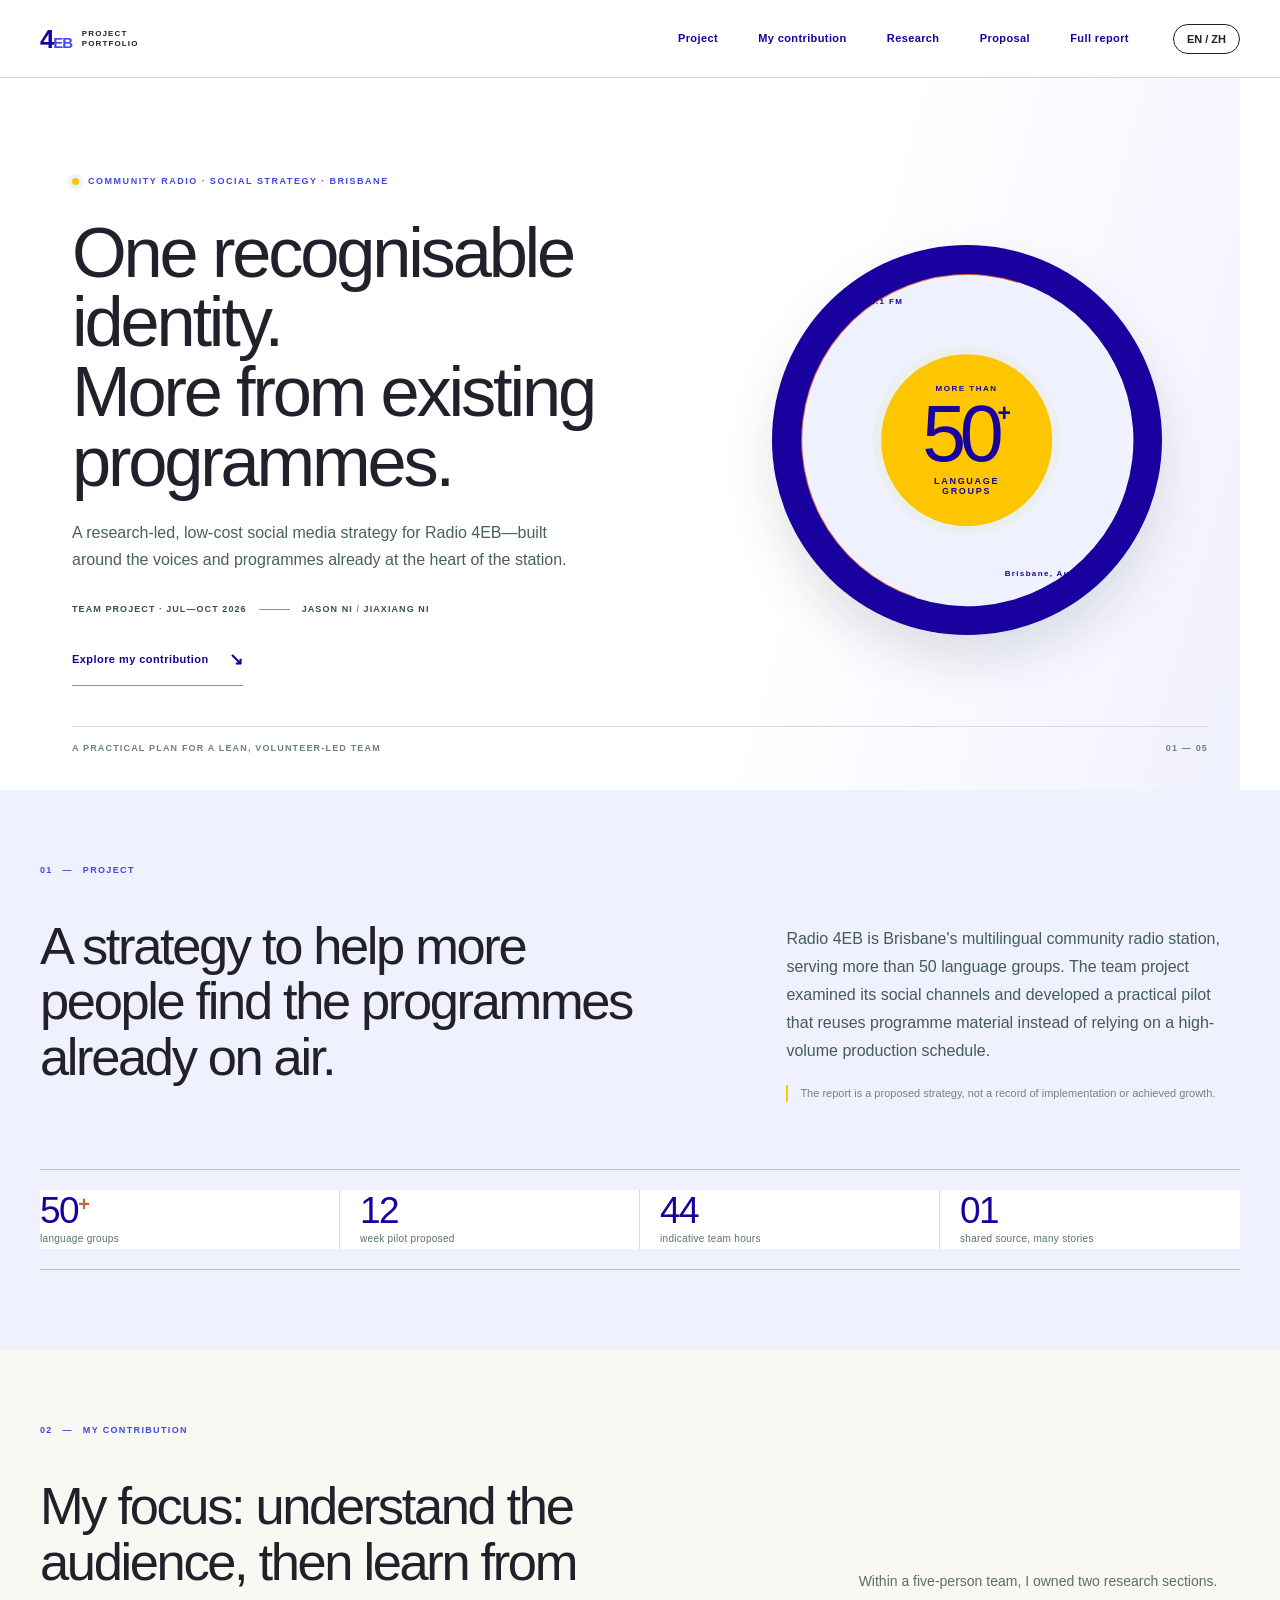
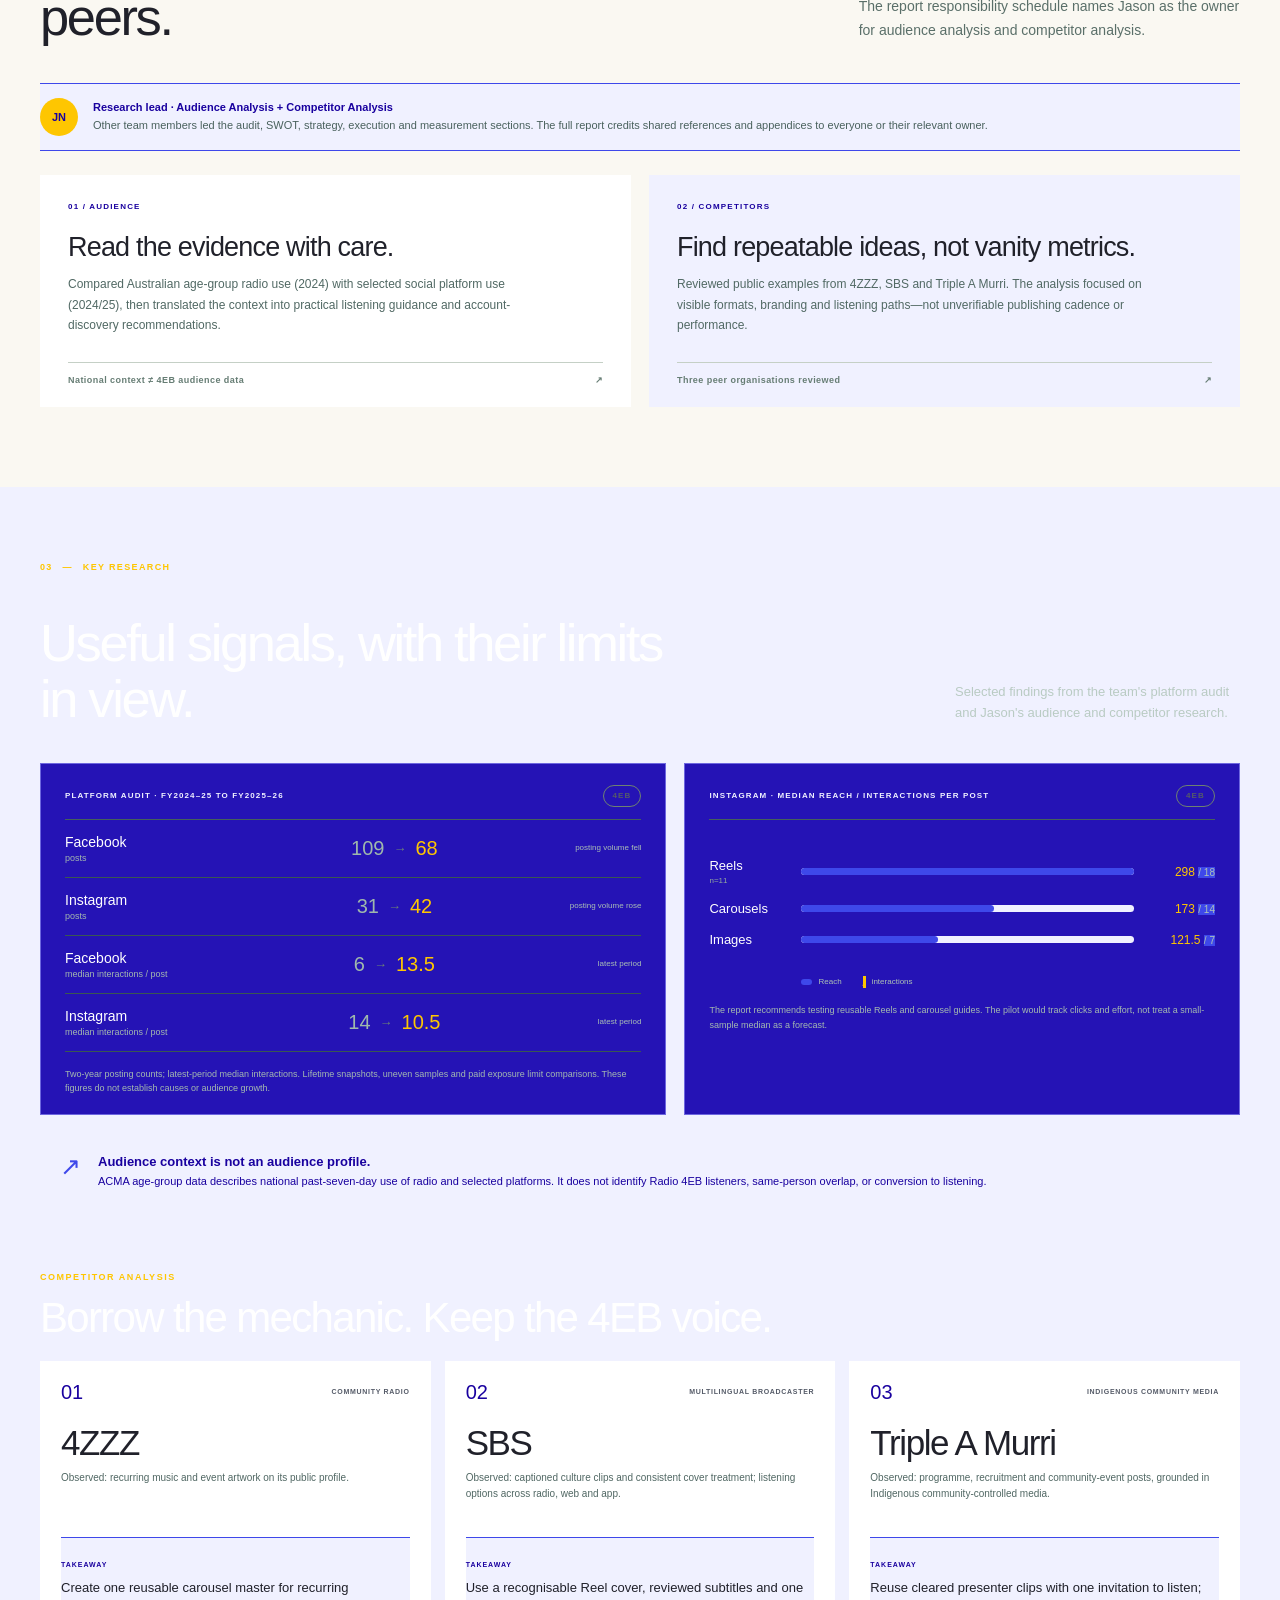
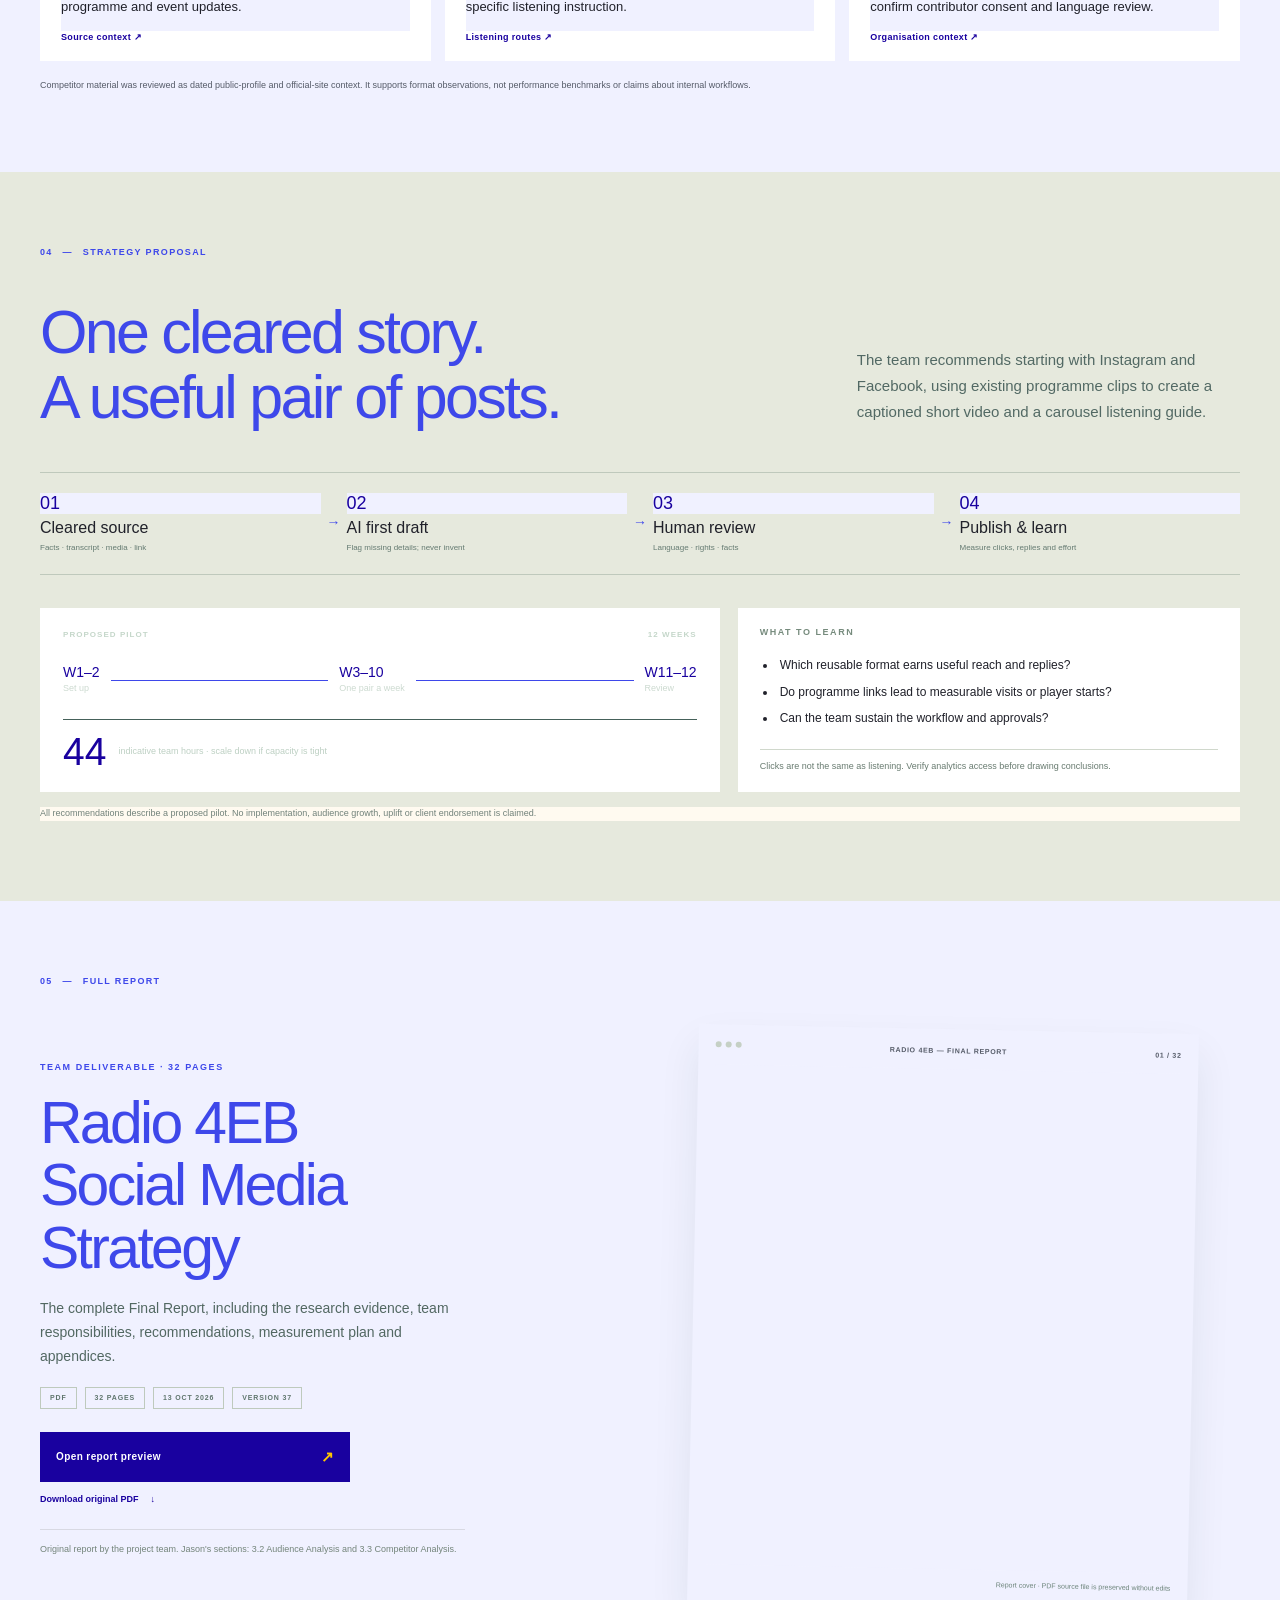
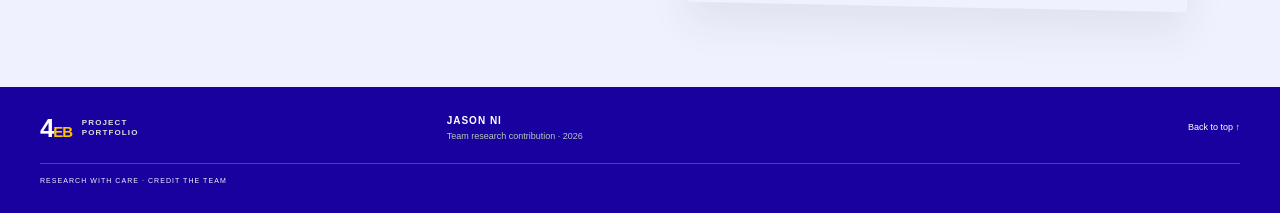
==== commit 050a775a: "Preserve UTF-8 content and refresh palette cache" ====
--- a/index.html
+++ b/index.html
@@ -5,93 +5,92 @@
   <meta name="viewport" content="width=device-width, initial-scale=1">
   <meta name="theme-color" content="#f4f0e7">
   <meta name="description" content="A team social media strategy for Radio 4EB, with Jason Ni's audience and competitor research contributions.">
-  <title>Radio 4EB �� Strategy Portfolio | Jason Ni</title>
+  <title>Radio 4EB — Strategy Portfolio | Jason Ni</title>
   <link rel="stylesheet" href="assets/site.css?v=20261020-3">
   <script src="assets/site.js?v=20261020-3" defer></script>
 </head>
 <body>
-  <a class="skip-link" href="#main" data-en="Skip to content" data-zh="��������">Skip to content</a>
+  <a class="skip-link" href="#main" data-en="Skip to content" data-zh="跳到正文">Skip to content</a>
   <header class="site-header">
     <a class="wordmark" href="#top" aria-label="Radio 4EB portfolio home"><span class="wordmark-icon">4<span>EB</span></span><span class="wordmark-label">PROJECT<br>PORTFOLIO</span></a>
     <nav class="primary-nav" aria-label="Main navigation">
-      <a href="#project" data-en="Project" data-zh="��Ŀ">Project</a>
-      <a href="#contribution" data-en="My contribution" data-zh="���˹���">My contribution</a>
-      <a href="#research" data-en="Research" data-zh="�о�">Research</a>
-      <a href="#proposal" data-en="Proposal" data-zh="���Խ���">Proposal</a>
-      <a href="#report" data-en="Full report" data-zh="��������">Full report</a>
+      <a href="#project" data-en="Project" data-zh="项目">Project</a>
+      <a href="#contribution" data-en="My contribution" data-zh="个人贡献">My contribution</a>
+      <a href="#research" data-en="Research" data-zh="研究">Research</a>
+      <a href="#proposal" data-en="Proposal" data-zh="策略建议">Proposal</a>
+      <a href="#report" data-en="Full report" data-zh="完整报告">Full report</a>
     </nav>
-    <button class="language-toggle" type="button" aria-label="�л�������" aria-pressed="false">����</button>
+    <button class="language-toggle" type="button" aria-label="切换到中文" aria-pressed="false">中文</button>
   </header>
 
   <main id="main">
     <section class="hero" id="top" aria-labelledby="hero-title">
       <div class="hero-copy">
-        <p class="eyebrow"><span class="live-dot"></span><span data-en="COMMUNITY RADIO �� SOCIAL STRATEGY �� BRISBANE" data-zh="�����㲥 �� �罻ý����� �� ����˹��">COMMUNITY RADIO �� SOCIAL STRATEGY �� BRISBANE</span></p>
-        <h1 id="hero-title" data-en="One recognisable identity.<br>More from existing programmes." data-zh="ͳһ��Ʒ��ʶ��<br>�����н�Ŀ���ݷ��Ӹ����ֵ��">One recognisable identity.<br>More from existing programmes.</h1>
-        <p class="hero-deck" data-en="A research-led, low-cost social media strategy for Radio 4EB��built around the voices and programmes already at the heart of the station." data-zh="һ�����о�Ϊ������ע�صͳɱ��� Radio 4EB �罻ý����ԣ�Χ�Ƶ�̨���еĽ�Ŀ������չ����">A research-led, low-cost social media strategy for Radio 4EB��built around the voices and programmes already at the heart of the station.</p>
-        <div class="hero-meta"><span data-en="TEAM PROJECT �� JUL��OCT 2026" data-zh="�Ŷ���Ŀ �� 2026��7����10��">TEAM PROJECT �� JUL��OCT 2026</span><span class="meta-rule"></span><span>JASON NI <span class="muted">/</span> JIAXIANG NI</span></div>
-        <a class="text-link" href="#contribution"><span data-en="Explore my contribution" data-zh="�˽��ҵĸ��˹���">Explore my contribution</span><span aria-hidden="true">�K</span></a>
+        <p class="eyebrow"><span class="live-dot"></span><span data-en="COMMUNITY RADIO · SOCIAL STRATEGY · BRISBANE" data-zh="社区广播 · 社交媒体策略 · 布里斯班">COMMUNITY RADIO · SOCIAL STRATEGY · BRISBANE</span></p>
+        <h1 id="hero-title" data-en="One recognisable identity.<br>More from existing programmes." data-zh="统一的品牌识别。<br>让现有节目内容发挥更多价值。">One recognisable identity.<br>More from existing programmes.</h1>
+        <p class="hero-deck" data-en="A research-led, low-cost social media strategy for Radio 4EB—built around the voices and programmes already at the heart of the station." data-zh="一份以研究为基础、注重低成本的 Radio 4EB 社交媒体策略，围绕电台已有的节目与声音展开。">A research-led, low-cost social media strategy for Radio 4EB—built around the voices and programmes already at the heart of the station.</p>
+        <div class="hero-meta"><span data-en="TEAM PROJECT · JUL—OCT 2026" data-zh="团队项目 · 2026年7月至10月">TEAM PROJECT · JUL—OCT 2026</span><span class="meta-rule"></span><span>JASON NI <span class="muted">/</span> JIAXIANG NI</span></div>
+        <a class="text-link" href="#contribution"><span data-en="Explore my contribution" data-zh="了解我的个人贡献">Explore my contribution</span><span aria-hidden="true">↘</span></a>
       </div>
       <div class="hero-art" aria-label="Abstract radio dial illustration" role="img">
         <div class="art-orbit orbit-one"></div><div class="art-orbit orbit-two"></div><div class="art-orbit orbit-three"></div>
         <div class="signal signal-a"></div><div class="signal signal-b"></div><div class="signal signal-c"></div>
-        <div class="dial-center"><span class="dial-kicker">MORE THAN</span><strong>50<span>+</span></strong><span class="dial-caption" data-en="LANGUAGE<br>GROUPS" data-zh="������<br>��Ⱥ">LANGUAGE<br>GROUPS</span></div>
-        <span class="art-note note-top">4EB �� 98.1 FM</span><span class="art-note note-bottom" data-en="Brisbane, Australia" data-zh="�Ĵ����ǡ�����˹��">Brisbane, Australia</span>
+        <div class="dial-center"><span class="dial-kicker">MORE THAN</span><strong>50<span>+</span></strong><span class="dial-caption" data-en="LANGUAGE<br>GROUPS" data-zh="多语言<br>社群">LANGUAGE<br>GROUPS</span></div>
+        <span class="art-note note-top">4EB · 98.1 FM</span><span class="art-note note-bottom" data-en="Brisbane, Australia" data-zh="澳大利亚·布里斯班">Brisbane, Australia</span>
       </div>
-      <div class="hero-footer"><span data-en="A practical plan for a lean, volunteer-led team" data-zh="Ϊ�����־Ը���Ŷ��ƶ��Ŀ�ִ�з���">A practical plan for a lean, volunteer-led team</span><span>01 �� 05</span></div>
+      <div class="hero-footer"><span data-en="A practical plan for a lean, volunteer-led team" data-zh="为精简的志愿者团队制定的可执行方案">A practical plan for a lean, volunteer-led team</span><span>01 — 05</span></div>
     </section>
 
     <section class="intro section-pad" id="project">
-      <div class="section-index">01 <span>��</span> <span data-en="PROJECT" data-zh="��Ŀ����">PROJECT</span></div>
+      <div class="section-index">01 <span>—</span> <span data-en="PROJECT" data-zh="项目背景">PROJECT</span></div>
       <div class="intro-grid">
-        <h2 data-en="A strategy to help more people find the programmes already on air." data-zh="�ø����˷��ֵ�̨���н�Ŀ���罻ý����ԡ�">A strategy to help more people find the programmes already on air.</h2>
-        <div class="intro-body"><p data-en="Radio 4EB is Brisbane's multilingual community radio station, serving more than 50 language groups. The team project examined its social channels and developed a practical pilot that reuses programme material instead of relying on a high-volume production schedule." data-zh="Radio 4EB �ǲ���˹��Ķ�����������̨������ 50 ���������Ⱥ���Ŷ���Ŀ�о����罻ý�������������һ���ִ�е��Ե㷽�����������н�Ŀ�زģ�����������Ƶ������">Radio 4EB is Brisbane's multilingual community radio station, serving more than 50 language groups. The team project examined its social channels and developed a practical pilot that reuses programme material instead of relying on a high-volume production schedule.</p><p class="fine-print" data-en="The report is a proposed strategy, not a record of implementation or achieved growth." data-zh="��������Ϊ���Խ��飬������ʵʩ��Ŀ����ʵ������ҵ����">The report is a proposed strategy, not a record of implementation or achieved growth.</p></div>
+        <h2 data-en="A strategy to help more people find the programmes already on air." data-zh="让更多人发现电台已有节目的社交媒体策略。">A strategy to help more people find the programmes already on air.</h2>
+        <div class="intro-body"><p data-en="Radio 4EB is Brisbane's multilingual community radio station, serving more than 50 language groups. The team project examined its social channels and developed a practical pilot that reuses programme material instead of relying on a high-volume production schedule." data-zh="Radio 4EB 是布里斯班的多语言社区电台，服务 50 多个语言社群。团队项目研究其社交媒体渠道，并提出一项可执行的试点方案：复用现有节目素材，而非依赖高频制作。">Radio 4EB is Brisbane's multilingual community radio station, serving more than 50 language groups. The team project examined its social channels and developed a practical pilot that reuses programme material instead of relying on a high-volume production schedule.</p><p class="fine-print" data-en="The report is a proposed strategy, not a record of implementation or achieved growth." data-zh="报告内容为策略建议，并非已实施项目或已实现增长业绩。">The report is a proposed strategy, not a record of implementation or achieved growth.</p></div>
       </div>
-      <div class="fact-strip"><div><span class="fact-number">50<span>+</span></span><span data-en="language groups" data-zh="��������Ⱥ">language groups</span></div><div><span class="fact-number">12</span><span data-en="week pilot proposed" data-zh="���Ե㷽��">week pilot proposed</span></div><div><span class="fact-number">44</span><span data-en="indicative team hours" data-zh="�Ŷ�Ԥ����ʱ">indicative team hours</span></div><div><span class="fact-number">01</span><span data-en="shared source, many stories" data-zh="һ���زģ����ֹ���">shared source, many stories</span></div></div>
+      <div class="fact-strip"><div><span class="fact-number">50<span>+</span></span><span data-en="language groups" data-zh="个语言社群">language groups</span></div><div><span class="fact-number">12</span><span data-en="week pilot proposed" data-zh="周试点方案">week pilot proposed</span></div><div><span class="fact-number">44</span><span data-en="indicative team hours" data-zh="团队预估工时">indicative team hours</span></div><div><span class="fact-number">01</span><span data-en="shared source, many stories" data-zh="一份素材，多种故事">shared source, many stories</span></div></div>
     </section>
 
     <section class="contribution section-pad" id="contribution">
-      <div class="section-index">02 <span>��</span> <span data-en="MY CONTRIBUTION" data-zh="���˹���">MY CONTRIBUTION</span></div>
-      <div class="contribution-heading"><h2 data-en="My focus: understand the audience, then learn from peers." data-zh="�ҵ��ص㣺�������ڣ��ٴ�ͬ�������ѧϰ��">My focus: understand the audience, then learn from peers.</h2><p data-en="Within a five-person team, I owned two research sections. The report responsibility schedule names Jason as the owner for audience analysis and competitor analysis." data-zh="�������Ŷ��У��Ҹ��������о��½ڡ�����ֹ������� Jason �������ڷ����뾺Ʒ������">Within a five-person team, I owned two research sections. The report responsibility schedule names Jason as the owner for audience analysis and competitor analysis.</p></div>
-      <div class="ownership-note"><span class="ownership-mark">JN</span><p><strong data-en="Research lead �� Audience Analysis + Competitor Analysis" data-zh="�о����� �� ���ڷ��� + ��Ʒ����">Research lead �� Audience Analysis + Competitor Analysis</strong><br><span data-en="Other team members led the audit, SWOT, strategy, execution and measurement sections. The full report credits shared references and appendices to everyone or their relevant owner." data-zh="�����Ŷӳ�Ա�ֱ�����ơ�SWOT�����ԡ�ִ���������½ڡ��������潫�ο����׼���¼����ȫ���Ա����ظ����ˡ�">Other team members led the audit, SWOT, strategy, execution and measurement sections. The full report credits shared references and appendices to everyone or their relevant owner.</span></p></div>
+      <div class="section-index">02 <span>—</span> <span data-en="MY CONTRIBUTION" data-zh="个人贡献">MY CONTRIBUTION</span></div>
+      <div class="contribution-heading"><h2 data-en="My focus: understand the audience, then learn from peers." data-zh="我的重点：理解受众，再从同类机构中学习。">My focus: understand the audience, then learn from peers.</h2><p data-en="Within a five-person team, I owned two research sections. The report responsibility schedule names Jason as the owner for audience analysis and competitor analysis." data-zh="在五人团队中，我负责两项研究章节。报告分工表列明 Jason 负责受众分析与竞品分析。">Within a five-person team, I owned two research sections. The report responsibility schedule names Jason as the owner for audience analysis and competitor analysis.</p></div>
+      <div class="ownership-note"><span class="ownership-mark">JN</span><p><strong data-en="Research lead · Audience Analysis + Competitor Analysis" data-zh="研究负责 · 受众分析 + 竞品分析">Research lead · Audience Analysis + Competitor Analysis</strong><br><span data-en="Other team members led the audit, SWOT, strategy, execution and measurement sections. The full report credits shared references and appendices to everyone or their relevant owner." data-zh="其他团队成员分别负责审计、SWOT、策略、执行与评估章节。完整报告将参考文献及附录归于全体成员或相关负责人。">Other team members led the audit, SWOT, strategy, execution and measurement sections. The full report credits shared references and appendices to everyone or their relevant owner.</span></p></div>
       <div class="contribution-grid">
-        <article class="contribution-card"><span class="card-count">01 / AUDIENCE</span><h3 data-en="Read the evidence with care." data-zh="�����������֤�ݡ�">Read the evidence with care.</h3><p data-en="Compared Australian age-group radio use (2024) with selected social platform use (2024/25), then translated the context into practical listening guidance and account-discovery recommendations." data-zh="���հĴ����ǲ�ͬ������Ĺ㲥ʹ�������2024���벿���罻ƽ̨ʹ�������2024/25�������ݴ������������ָ�����˺ŷ��ֽ��顣">Compared Australian age-group radio use (2024) with selected social platform use (2024/25), then translated the context into practical listening guidance and account-discovery recommendations.</p><div class="card-foot"><span data-en="National context �� 4EB audience data" data-zh="ȫ���������� �� 4EB ��������">National context �� 4EB audience data</span><span>�J</span></div></article>
-        <article class="contribution-card"><span class="card-count">02 / COMPETITORS</span><h3 data-en="Find repeatable ideas, not vanity metrics." data-zh="�����ɸ�����������׷��������ݡ�">Find repeatable ideas, not vanity metrics.</h3><p data-en="Reviewed public examples from 4ZZZ, SBS and Triple A Murri. The analysis focused on visible formats, branding and listening paths��not unverifiable publishing cadence or performance." data-zh="�о� 4ZZZ��SBS �� Triple A Murri �Ĺ����������ص�ȽϿɼ���������ʽ��Ʒ�Ƴ���������·�������Ʋ�δ����ʵ�ķ���Ƶ�ʻ�Ч����">Reviewed public examples from 4ZZZ, SBS and Triple A Murri. The analysis focused on visible formats, branding and listening paths��not unverifiable publishing cadence or performance.</p><div class="card-foot"><span data-en="Three peer organisations reviewed" data-zh="�Ա�����ͬ�����">Three peer organisations reviewed</span><span>�J</span></div></article>
+        <article class="contribution-card"><span class="card-count">01 / AUDIENCE</span><h3 data-en="Read the evidence with care." data-zh="谨慎解读受众证据。">Read the evidence with care.</h3><p data-en="Compared Australian age-group radio use (2024) with selected social platform use (2024/25), then translated the context into practical listening guidance and account-discovery recommendations." data-zh="对照澳大利亚不同年龄组的广播使用情况（2024）与部分社交平台使用情况（2024/25），并据此提出清晰收听指引及账号发现建议。">Compared Australian age-group radio use (2024) with selected social platform use (2024/25), then translated the context into practical listening guidance and account-discovery recommendations.</p><div class="card-foot"><span data-en="National context ≠ 4EB audience data" data-zh="全国背景数据 ≠ 4EB 受众数据">National context ≠ 4EB audience data</span><span>↗</span></div></article>
+        <article class="contribution-card"><span class="card-count">02 / COMPETITORS</span><h3 data-en="Find repeatable ideas, not vanity metrics." data-zh="提炼可复用做法，不追逐表面数据。">Find repeatable ideas, not vanity metrics.</h3><p data-en="Reviewed public examples from 4ZZZ, SBS and Triple A Murri. The analysis focused on visible formats, branding and listening paths—not unverifiable publishing cadence or performance." data-zh="研究 4ZZZ、SBS 与 Triple A Murri 的公开案例，重点比较可见的内容形式、品牌呈现与收听路径，不推测未经核实的发布频率或效果。">Reviewed public examples from 4ZZZ, SBS and Triple A Murri. The analysis focused on visible formats, branding and listening paths—not unverifiable publishing cadence or performance.</p><div class="card-foot"><span data-en="Three peer organisations reviewed" data-zh="对标三家同类机构">Three peer organisations reviewed</span><span>↗</span></div></article>
       </div>
     </section>
 
     <section class="research section-pad" id="research">
-      <div class="section-index">03 <span>��</span> <span data-en="KEY RESEARCH" data-zh="�ؼ��о�">KEY RESEARCH</span></div>
-      <div class="research-title"><h2 data-en="Useful signals, with their limits in view." data-zh="���������źţ�Ҳ˵��֤�ݱ߽硣">Useful signals, with their limits in view.</h2><p data-en="Selected findings from the team's platform audit and Jason's audience and competitor research." data-zh="����Ϊ�Ŷ�ƽ̨����Լ� Jason �������뾺Ʒ�о��еĲ��ַ��֡�">Selected findings from the team's platform audit and Jason's audience and competitor research.</p></div>
+      <div class="section-index">03 <span>—</span> <span data-en="KEY RESEARCH" data-zh="关键研究">KEY RESEARCH</span></div>
+      <div class="research-title"><h2 data-en="Useful signals, with their limits in view." data-zh="看见有用信号，也说明证据边界。">Useful signals, with their limits in view.</h2><p data-en="Selected findings from the team's platform audit and Jason's audience and competitor research." data-zh="以下为团队平台审计以及 Jason 的受众与竞品研究中的部分发现。">Selected findings from the team's platform audit and Jason's audience and competitor research.</p></div>
       <div class="metrics-layout">
-        <div class="metric-panel"><div class="metric-heading"><span data-en="PLATFORM AUDIT �� FY2024�C25 TO FY2025�C26" data-zh="ƽ̨��� �� 2024�C25 �� 2025�C26 ����">PLATFORM AUDIT �� FY2024�C25 TO FY2025�C26</span><span class="metric-source">4EB</span></div><div class="metric-row"><div class="metric-label">Facebook <small data-en="posts" data-zh="������">posts</small></div><div class="metric-values"><span>109</span><span class="metric-arrow">��</span><strong>68</strong></div><span class="metric-caption" data-en="posting volume fell" data-zh="�������½�">posting volume fell</span></div><div class="metric-row"><div class="metric-label">Instagram <small data-en="posts" data-zh="������">posts</small></div><div class="metric-values"><span>31</span><span class="metric-arrow">��</span><strong>42</strong></div><span class="metric-caption" data-en="posting volume rose" data-zh="����������">posting volume rose</span></div><div class="metric-row"><div class="metric-label">Facebook <small data-en="median interactions / post" data-zh="ÿ��������λ��">median interactions / post</small></div><div class="metric-values"><span>6</span><span class="metric-arrow">��</span><strong>13.5</strong></div><span class="metric-caption" data-en="latest period" data-zh="�����ڼ�">latest period</span></div><div class="metric-row"><div class="metric-label">Instagram <small data-en="median interactions / post" data-zh="ÿ��������λ��">median interactions / post</small></div><div class="metric-values"><span>14</span><span class="metric-arrow">��</span><strong>10.5</strong></div><span class="metric-caption" data-en="latest period" data-zh="�����ڼ�">latest period</span></div><p class="metric-caveat" data-en="Two-year posting counts; latest-period median interactions. Lifetime snapshots, uneven samples and paid exposure limit comparisons. These figures do not establish causes or audience growth." data-zh="������Ϊ����Աȣ�������Ϊ�����ڼ���λ��������Ϊ�ۼƿ��գ����������Ұ��������ع⣬�Ƚ�ʱ����������ܾݴ��ƶ�ԭ�������������">Two-year posting counts; latest-period median interactions. Lifetime snapshots, uneven samples and paid exposure limit comparisons. These figures do not establish causes or audience growth.</p></div>
-        <div class="format-panel"><div class="metric-heading"><span data-en="INSTAGRAM �� MEDIAN REACH / INTERACTIONS PER POST" data-zh="INSTAGRAM �� ÿ������/������λ��">INSTAGRAM �� MEDIAN REACH / INTERACTIONS PER POST</span><span class="metric-source">4EB</span></div><div class="format-bars"><div class="format-line"><div class="format-name">Reels <small>n=11</small></div><div class="bar-track"><span style="width:100%"></span></div><b>298 <i>/ 18</i></b></div><div class="format-line"><div class="format-name" data-en="Carousels" data-zh="�ֲ���">Carousels <small>n=9</small></div><div class="bar-track"><span style="width:58%"></span></div><b>173 <i>/ 14</i></b></div><div class="format-line"><div class="format-name" data-en="Images" data-zh="ͼƬ��">Images <small>n=22</small></div><div class="bar-track"><span style="width:41%"></span></div><b>121.5 <i>/ 7</i></b></div></div><div class="legend"><span><i class="legend-reach"></i><span data-en="Reach" data-zh="����">Reach</span></span><span><i class="legend-interaction">/</i><span data-en="interactions" data-zh="����">interactions</span></span></div><p class="metric-caveat" data-en="The report recommends testing reusable Reels and carousel guides. The pilot would track clicks and effort, not treat a small-sample median as a forecast." data-zh="���潨�����ÿɸ��õ� Reels ���ֲ�����ָ�ϡ��Ե�Ӧ���ٵ���빤ʱ����Ӧ��С������λ������Ч��Ԥ�⡣">The report recommends testing reusable Reels and carousel guides. The pilot would track clicks and effort, not treat a small-sample median as a forecast.</p></div>
+        <div class="metric-panel"><div class="metric-heading"><span data-en="PLATFORM AUDIT · FY2024–25 TO FY2025–26" data-zh="平台审计 · 2024–25 至 2025–26 财年">PLATFORM AUDIT · FY2024–25 TO FY2025–26</span><span class="metric-source">4EB</span></div><div class="metric-row"><div class="metric-label">Facebook <small data-en="posts" data-zh="发帖数">posts</small></div><div class="metric-values"><span>109</span><span class="metric-arrow">→</span><strong>68</strong></div><span class="metric-caption" data-en="posting volume fell" data-zh="发帖量下降">posting volume fell</span></div><div class="metric-row"><div class="metric-label">Instagram <small data-en="posts" data-zh="发帖数">posts</small></div><div class="metric-values"><span>31</span><span class="metric-arrow">→</span><strong>42</strong></div><span class="metric-caption" data-en="posting volume rose" data-zh="发帖量上升">posting volume rose</span></div><div class="metric-row"><div class="metric-label">Facebook <small data-en="median interactions / post" data-zh="每帖互动中位数">median interactions / post</small></div><div class="metric-values"><span>6</span><span class="metric-arrow">→</span><strong>13.5</strong></div><span class="metric-caption" data-en="latest period" data-zh="最新期间">latest period</span></div><div class="metric-row"><div class="metric-label">Instagram <small data-en="median interactions / post" data-zh="每帖互动中位数">median interactions / post</small></div><div class="metric-values"><span>14</span><span class="metric-arrow">→</span><strong>10.5</strong></div><span class="metric-caption" data-en="latest period" data-zh="最新期间">latest period</span></div><p class="metric-caveat" data-en="Two-year posting counts; latest-period median interactions. Lifetime snapshots, uneven samples and paid exposure limit comparisons. These figures do not establish causes or audience growth." data-zh="发帖数为两年对比；互动数为最新期间中位数。数据为累计快照，样本不均且包含付费曝光，比较时须谨慎。不能据此推断原因或受众增长。">Two-year posting counts; latest-period median interactions. Lifetime snapshots, uneven samples and paid exposure limit comparisons. These figures do not establish causes or audience growth.</p></div>
+        <div class="format-panel"><div class="metric-heading"><span data-en="INSTAGRAM · MEDIAN REACH / INTERACTIONS PER POST" data-zh="INSTAGRAM · 每帖触达/互动中位数">INSTAGRAM · MEDIAN REACH / INTERACTIONS PER POST</span><span class="metric-source">4EB</span></div><div class="format-bars"><div class="format-line"><div class="format-name">Reels <small>n=11</small></div><div class="bar-track"><span style="width:100%"></span></div><b>298 <i>/ 18</i></b></div><div class="format-line"><div class="format-name" data-en="Carousels" data-zh="轮播帖">Carousels <small>n=9</small></div><div class="bar-track"><span style="width:58%"></span></div><b>173 <i>/ 14</i></b></div><div class="format-line"><div class="format-name" data-en="Images" data-zh="图片帖">Images <small>n=22</small></div><div class="bar-track"><span style="width:41%"></span></div><b>121.5 <i>/ 7</i></b></div></div><div class="legend"><span><i class="legend-reach"></i><span data-en="Reach" data-zh="触达">Reach</span></span><span><i class="legend-interaction">/</i><span data-en="interactions" data-zh="互动">interactions</span></span></div><p class="metric-caveat" data-en="The report recommends testing reusable Reels and carousel guides. The pilot would track clicks and effort, not treat a small-sample median as a forecast." data-zh="报告建议试用可复用的 Reels 与轮播收听指南。试点应跟踪点击与工时，不应把小样本中位数当作效果预测。">The report recommends testing reusable Reels and carousel guides. The pilot would track clicks and effort, not treat a small-sample median as a forecast.</p></div>
       </div>
-      <div class="audience-note"><div class="note-symbol">�J</div><p><strong data-en="Audience context is not an audience profile." data-zh="ȫ�����ڱ����������ڵ�̨���ڻ���">Audience context is not an audience profile.</strong><br><span data-en="ACMA age-group data describes national past-seven-day use of radio and selected platforms. It does not identify Radio 4EB listeners, same-person overlap, or conversion to listening." data-zh="ACMA ��������������ȫ����Χ�ڹ�ȥ����Ĺ㲥�벿��ƽ̨ʹ�������������˵�� Radio 4EB ���ڹ��ɡ�ͬһ��Ⱥ�Ľ���ʹ�û�����ת����">ACMA age-group data describes national past-seven-day use of radio and selected platforms. It does not identify Radio 4EB listeners, same-person overlap, or conversion to listening.</span></p></div>
-      <div class="competitors-title"><span class="eyebrow" data-en="COMPETITOR ANALYSIS" data-zh="��Ʒ�Ա�">COMPETITOR ANALYSIS</span><h3 data-en="Borrow the mechanic. Keep the 4EB voice." data-zh="������ݻ��ƣ����� 4EB ����������">Borrow the mechanic. Keep the 4EB voice.</h3></div>
+      <div class="audience-note"><div class="note-symbol">↗</div><p><strong data-en="Audience context is not an audience profile." data-zh="全国受众背景，不等于电台受众画像。">Audience context is not an audience profile.</strong><br><span data-en="ACMA age-group data describes national past-seven-day use of radio and selected platforms. It does not identify Radio 4EB listeners, same-person overlap, or conversion to listening." data-zh="ACMA 年龄组数据描述全国范围内过去七天的广播与部分平台使用情况；它不能说明 Radio 4EB 听众构成、同一人群的交叉使用或收听转化。">ACMA age-group data describes national past-seven-day use of radio and selected platforms. It does not identify Radio 4EB listeners, same-person overlap, or conversion to listening.</span></p></div>
+      <div class="competitors-title"><span class="eyebrow" data-en="COMPETITOR ANALYSIS" data-zh="竞品对标">COMPETITOR ANALYSIS</span><h3 data-en="Borrow the mechanic. Keep the 4EB voice." data-zh="借鉴内容机制，保留 4EB 自身声音。">Borrow the mechanic. Keep the 4EB voice.</h3></div>
       <div class="competitor-grid">
-        <article class="competitor"><div class="competitor-top"><span class="competitor-no">01</span><span class="competitor-type" data-en="COMMUNITY RADIO" data-zh="�����㲥">COMMUNITY RADIO</span></div><h4>4ZZZ</h4><p class="observation" data-en="Observed: recurring music and event artwork on its public profile." data-zh="�۲죺������ҳ���������������Ӿ���">Observed: recurring music and event artwork on its public profile.</p><div class="takeaway"><span data-en="TAKEAWAY" data-zh="�ɽ������">TAKEAWAY</span><p data-en="Create one reusable carousel master for recurring programme and event updates." data-zh="Ϊ���ڽ�Ŀ����Ϣ�����ɸ��õ��ֲ�ģ�塣">Create one reusable carousel master for recurring programme and event updates.</p></div><a href="https://4zzz.au/participate" target="_blank" rel="noreferrer" data-en="Source context �J" data-zh="��Դ���� �J">Source context �J</a></article>
-        <article class="competitor"><div class="competitor-top"><span class="competitor-no">02</span><span class="competitor-type" data-en="MULTILINGUAL BROADCASTER" data-zh="�����Թ㲥ý��">MULTILINGUAL BROADCASTER</span></div><h4>SBS</h4><p class="observation" data-en="Observed: captioned culture clips and consistent cover treatment; listening options across radio, web and app." data-zh="�۲죺����Ļ���Ļ���Ƭ��ͳһ���棻�ṩ�㲥����վ��Ӧ�õ�����;����">Observed: captioned culture clips and consistent cover treatment; listening options across radio, web and app.</p><div class="takeaway"><span data-en="TAKEAWAY" data-zh="�ɽ������">TAKEAWAY</span><p data-en="Use a recognisable Reel cover, reviewed subtitles and one specific listening instruction." data-zh="ʹ����ʶ��� Reels ���桢����˵���Ļ��һ����ȷ����ָ����">Use a recognisable Reel cover, reviewed subtitles and one specific listening instruction.</p></div><a href="https://help.sbs.com.au/hc/en-au/articles/8344240507663-Ways-to-listen-to-SBS-Audio-language-programs" target="_blank" rel="noreferrer" data-en="Listening routes �J" data-zh="����;�� �J">Listening routes �J</a></article>
-        <article class="competitor"><div class="competitor-top"><span class="competitor-no">03</span><span class="competitor-type" data-en="INDIGENOUS COMMUNITY MEDIA" data-zh="ԭס������ý��">INDIGENOUS COMMUNITY MEDIA</span></div><h4>Triple A Murri</h4><p class="observation" data-en="Observed: programme, recruitment and community-event posts, grounded in Indigenous community-controlled media." data-zh="�۲죺��Ŀ����ļ����������ݣ�������ԭס������������ý�������">Observed: programme, recruitment and community-event posts, grounded in Indigenous community-controlled media.</p><div class="takeaway"><span data-en="TAKEAWAY" data-zh="�ɽ������">TAKEAWAY</span><p data-en="Reuse cleared presenter clips with one invitation to listen; confirm contributor consent and language review." data-zh="�����ѻ����ɵ�������Ƭ�Σ�����һ���������룻��ʵ��������Ȩ��������ˡ�">Reuse cleared presenter clips with one invitation to listen; confirm contributor consent and language review.</p></div><a href="https://triplea.org.au/about-us/" target="_blank" rel="noreferrer" data-en="Organisation context �J" data-zh="�������� �J">Organisation context �J</a></article>
+        <article class="competitor"><div class="competitor-top"><span class="competitor-no">01</span><span class="competitor-type" data-en="COMMUNITY RADIO" data-zh="社区广播">COMMUNITY RADIO</span></div><h4>4ZZZ</h4><p class="observation" data-en="Observed: recurring music and event artwork on its public profile." data-zh="观察：公开主页持续呈现音乐与活动视觉。">Observed: recurring music and event artwork on its public profile.</p><div class="takeaway"><span data-en="TAKEAWAY" data-zh="可借鉴做法">TAKEAWAY</span><p data-en="Create one reusable carousel master for recurring programme and event updates." data-zh="为定期节目与活动信息制作可复用的轮播模板。">Create one reusable carousel master for recurring programme and event updates.</p></div><a href="https://4zzz.au/participate" target="_blank" rel="noreferrer" data-en="Source context ↗" data-zh="来源背景 ↗">Source context ↗</a></article>
+        <article class="competitor"><div class="competitor-top"><span class="competitor-no">02</span><span class="competitor-type" data-en="MULTILINGUAL BROADCASTER" data-zh="多语言广播媒体">MULTILINGUAL BROADCASTER</span></div><h4>SBS</h4><p class="observation" data-en="Observed: captioned culture clips and consistent cover treatment; listening options across radio, web and app." data-zh="观察：带字幕的文化短片与统一封面；提供广播、网站与应用等收听途径。">Observed: captioned culture clips and consistent cover treatment; listening options across radio, web and app.</p><div class="takeaway"><span data-en="TAKEAWAY" data-zh="可借鉴做法">TAKEAWAY</span><p data-en="Use a recognisable Reel cover, reviewed subtitles and one specific listening instruction." data-zh="使用易识别的 Reels 封面、经审核的字幕和一条明确收听指引。">Use a recognisable Reel cover, reviewed subtitles and one specific listening instruction.</p></div><a href="https://help.sbs.com.au/hc/en-au/articles/8344240507663-Ways-to-listen-to-SBS-Audio-language-programs" target="_blank" rel="noreferrer" data-en="Listening routes ↗" data-zh="收听途径 ↗">Listening routes ↗</a></article>
+        <article class="competitor"><div class="competitor-top"><span class="competitor-no">03</span><span class="competitor-type" data-en="INDIGENOUS COMMUNITY MEDIA" data-zh="原住民社区媒体">INDIGENOUS COMMUNITY MEDIA</span></div><h4>Triple A Murri</h4><p class="observation" data-en="Observed: programme, recruitment and community-event posts, grounded in Indigenous community-controlled media." data-zh="观察：节目、招募与社区活动内容，立足于原住民社区管理的媒体机构。">Observed: programme, recruitment and community-event posts, grounded in Indigenous community-controlled media.</p><div class="takeaway"><span data-en="TAKEAWAY" data-zh="可借鉴做法">TAKEAWAY</span><p data-en="Reuse cleared presenter clips with one invitation to listen; confirm contributor consent and language review." data-zh="复用已获许可的主持人片段，附上一条收听邀请；核实参与者授权与语言审核。">Reuse cleared presenter clips with one invitation to listen; confirm contributor consent and language review.</p></div><a href="https://triplea.org.au/about-us/" target="_blank" rel="noreferrer" data-en="Organisation context ↗" data-zh="机构背景 ↗">Organisation context ↗</a></article>
       </div>
-      <p class="method-note" data-en="Competitor material was reviewed as dated public-profile and official-site context. It supports format observations, not performance benchmarks or claims about internal workflows." data-zh="��Ʒ���������ض����ڵĹ�����ҳ��ٷ���վ��ֻ����������ʽ�۲죬����Ч����׼��Ҳ��֤�����ڲ��������̡�">Competitor material was reviewed as dated public-profile and official-site context. It supports format observations, not performance benchmarks or claims about internal workflows.</p>
+      <p class="method-note" data-en="Competitor material was reviewed as dated public-profile and official-site context. It supports format observations, not performance benchmarks or claims about internal workflows." data-zh="竞品材料来自特定日期的公开主页与官方网站，只用于内容形式观察，并非效果基准，也不证明其内部工作流程。">Competitor material was reviewed as dated public-profile and official-site context. It supports format observations, not performance benchmarks or claims about internal workflows.</p>
     </section>
 
     <section class="proposal section-pad" id="proposal">
-      <div class="section-index">04 <span>��</span> <span data-en="STRATEGY PROPOSAL" data-zh="���Խ���">STRATEGY PROPOSAL</span></div>
-      <div class="proposal-head"><h2 data-en="One cleared story.<br>A useful pair of posts." data-zh="һ�λ�׼�زġ�<br>��ϳ�һ��ʵ�����ݡ�">One cleared story.<br>A useful pair of posts.</h2><p data-en="The team recommends starting with Instagram and Facebook, using existing programme clips to create a captioned short video and a carousel listening guide." data-zh="�Ŷӽ���� Instagram �� Facebook ��ʼ���������н�ĿƬ����������Ļ����Ƶ���ֲ�����ָ�ϡ�">The team recommends starting with Instagram and Facebook, using existing programme clips to create a captioned short video and a carousel listening guide.</p></div>
-      <div class="workflow"><div class="workflow-step"><span>01</span><strong data-en="Cleared source" data-zh="����Ȩ�ز�">Cleared source</strong><small data-en="Facts �� transcript �� media �� link" data-zh="��ʵ �� �ĸ� �� �ز� �� ����">Facts �� transcript �� media �� link</small></div><div class="workflow-arrow">��</div><div class="workflow-step"><span>02</span><strong data-en="AI first draft" data-zh="AI ���">AI first draft</strong><small data-en="Flag missing details; never invent" data-zh="����ȱʧ��Ϣ��������">Flag missing details; never invent</small></div><div class="workflow-arrow">��</div><div class="workflow-step"><span>03</span><strong data-en="Human review" data-zh="�˹����">Human review</strong><small data-en="Language �� rights �� facts" data-zh="���� �� Ȩ�� �� ��ʵ">Language �� rights �� facts</small></div><div class="workflow-arrow">��</div><div class="workflow-step"><span>04</span><strong data-en="Publish & learn" data-zh="����������">Publish & learn</strong><small data-en="Measure clicks, replies and effort" data-zh="���ٵ�����ظ���Ͷ��">Measure clicks, replies and effort</small></div></div>
-      <div class="proposal-bottom"><div class="pilot-card"><div class="pilot-top"><span data-en="PROPOSED PILOT" data-zh="�����Ե�">PROPOSED PILOT</span><span>12 WEEKS</span></div><div class="pilot-timeline"><div><b>W1�C2</b><span data-en="Set up" data-zh="׼��">Set up</span></div><i></i><div><b>W3�C10</b><span data-en="One pair a week" data-zh="ÿ��һ������">One pair a week</span></div><i></i><div><b>W11�C12</b><span data-en="Review" data-zh="����">Review</span></div></div><div class="pilot-stat"><strong>44</strong><span data-en="indicative team hours �� scale down if capacity is tight" data-zh="�Ŷ�Ԥ����ʱ �� ���ֽ���ʱ�ɼ���Ƶ��">indicative team hours �� scale down if capacity is tight</span></div></div>
-        <div class="measure-card"><span class="eyebrow" data-en="WHAT TO LEARN" data-zh="��Ҫ��֤ʲô">WHAT TO LEARN</span><ul><li data-en="Which reusable format earns useful reach and replies?" data-zh="��Щ�ɸ�����ʽ�ܴ�����Ч������ظ���">Which reusable format earns useful reach and replies?</li><li data-en="Do programme links lead to measurable visits or player starts?" data-zh="��Ŀ�����Ƿ�����ɺ������ʻ򲥷���������">Do programme links lead to measurable visits or player starts?</li><li data-en="Can the team sustain the workflow and approvals?" data-zh="�Ŷ��ܷ������ɹ���������������">Can the team sustain the workflow and approvals?</li></ul><p data-en="Clicks are not the same as listening. Verify analytics access before drawing conclusions." data-zh="����������������½���ǰ�Ⱥ�ʵ��������Ȩ�ޡ�">Clicks are not the same as listening. Verify analytics access before drawing conclusions.</p></div></div>
-      <p class="proposal-disclaimer" data-en="All recommendations describe a proposed pilot. No implementation, audience growth, uplift or client endorsement is claimed." data-zh="���Ͼ�Ϊ�Ե㽨�飬��������Ŀ��ʵʩ��������������Ч�������������ÿͻ����顣">All recommendations describe a proposed pilot. No implementation, audience growth, uplift or client endorsement is claimed.</p>
+      <div class="section-index">04 <span>—</span> <span data-en="STRATEGY PROPOSAL" data-zh="策略建议">STRATEGY PROPOSAL</span></div>
+      <div class="proposal-head"><h2 data-en="One cleared story.<br>A useful pair of posts." data-zh="一段获准素材。<br>组合成一对实用内容。">One cleared story.<br>A useful pair of posts.</h2><p data-en="The team recommends starting with Instagram and Facebook, using existing programme clips to create a captioned short video and a carousel listening guide." data-zh="团队建议从 Instagram 与 Facebook 开始，利用现有节目片段制作带字幕短视频与轮播收听指南。">The team recommends starting with Instagram and Facebook, using existing programme clips to create a captioned short video and a carousel listening guide.</p></div>
+      <div class="workflow"><div class="workflow-step"><span>01</span><strong data-en="Cleared source" data-zh="已授权素材">Cleared source</strong><small data-en="Facts · transcript · media · link" data-zh="事实 · 文稿 · 素材 · 链接">Facts · transcript · media · link</small></div><div class="workflow-arrow">→</div><div class="workflow-step"><span>02</span><strong data-en="AI first draft" data-zh="AI 起草">AI first draft</strong><small data-en="Flag missing details; never invent" data-zh="标明缺失信息；不编造">Flag missing details; never invent</small></div><div class="workflow-arrow">→</div><div class="workflow-step"><span>03</span><strong data-en="Human review" data-zh="人工审核">Human review</strong><small data-en="Language · rights · facts" data-zh="语言 · 权利 · 事实">Language · rights · facts</small></div><div class="workflow-arrow">→</div><div class="workflow-step"><span>04</span><strong data-en="Publish & learn" data-zh="发布并复盘">Publish & learn</strong><small data-en="Measure clicks, replies and effort" data-zh="跟踪点击、回复和投入">Measure clicks, replies and effort</small></div></div>
+      <div class="proposal-bottom"><div class="pilot-card"><div class="pilot-top"><span data-en="PROPOSED PILOT" data-zh="建议试点">PROPOSED PILOT</span><span>12 WEEKS</span></div><div class="pilot-timeline"><div><b>W1–2</b><span data-en="Set up" data-zh="准备">Set up</span></div><i></i><div><b>W3–10</b><span data-en="One pair a week" data-zh="每周一组内容">One pair a week</span></div><i></i><div><b>W11–12</b><span data-en="Review" data-zh="评估">Review</span></div></div><div class="pilot-stat"><strong>44</strong><span data-en="indicative team hours · scale down if capacity is tight" data-zh="团队预估工时 · 人手紧张时可减少频次">indicative team hours · scale down if capacity is tight</span></div></div>
+        <div class="measure-card"><span class="eyebrow" data-en="WHAT TO LEARN" data-zh="需要验证什么">WHAT TO LEARN</span><ul><li data-en="Which reusable format earns useful reach and replies?" data-zh="哪些可复用形式能带来有效触达与回复？">Which reusable format earns useful reach and replies?</li><li data-en="Do programme links lead to measurable visits or player starts?" data-zh="节目链接是否带来可衡量访问或播放器启动？">Do programme links lead to measurable visits or player starts?</li><li data-en="Can the team sustain the workflow and approvals?" data-zh="团队能否持续完成工作流程与审批？">Can the team sustain the workflow and approvals?</li></ul><p data-en="Clicks are not the same as listening. Verify analytics access before drawing conclusions." data-zh="点击不等于收听。下结论前先核实分析工具权限。">Clicks are not the same as listening. Verify analytics access before drawing conclusions.</p></div></div>
+      <p class="proposal-disclaimer" data-en="All recommendations describe a proposed pilot. No implementation, audience growth, uplift or client endorsement is claimed." data-zh="以上均为试点建议，不代表项目已实施、受众已增长、效果已有提升或获得客户背书。">All recommendations describe a proposed pilot. No implementation, audience growth, uplift or client endorsement is claimed.</p>
     </section>
 
     <section class="report section-pad" id="report">
-      <div class="section-index">05 <span>��</span> <span data-en="FULL REPORT" data-zh="��������">FULL REPORT</span></div>
-      <div class="report-layout"><div class="report-copy"><span class="eyebrow" data-en="TEAM DELIVERABLE �� 32 PAGES" data-zh="�Ŷӳɹ� �� 32 ҳ">TEAM DELIVERABLE �� 32 PAGES</span><h2 data-en="Radio 4EB<br>Social Media Strategy" data-zh="Radio 4EB<br>�罻ý�����">Radio 4EB<br>Social Media Strategy</h2><p data-en="The complete Final Report, including the research evidence, team responsibilities, recommendations, measurement plan and appendices." data-zh="���� Final Report�������о�֤�ݡ��Ŷӷֹ������Խ��顢�����ƻ��븽¼��">The complete Final Report, including the research evidence, team responsibilities, recommendations, measurement plan and appendices.</p><div class="report-meta"><span>PDF</span><span>32 PAGES</span><span>13 OCT 2026</span><span>VERSION 37</span></div><a class="download-button" href="assets/Radio4EB_Final_Report.pdf" target="_blank" rel="noreferrer"><span data-en="Open report preview" data-zh="����Ԥ������">Open report preview</span><span aria-hidden="true">�J</span></a><a class="download-link" href="assets/Radio4EB_Final_Report.pdf" download><span data-en="Download original PDF" data-zh="����ԭʼ PDF">Download original PDF</span><span aria-hidden="true">��</span></a><p class="pdf-note" data-en="Original report by the project team. Jason's sections: 3.2 Audience Analysis and 3.3 Competitor Analysis." data-zh="�Ŷ�ԭʼ���档Jason ����� 3.2 �����ڷ������ 3.3 �ھ�Ʒ������">Original report by the project team. Jason's sections: 3.2 Audience Analysis and 3.3 Competitor Analysis.</p></div><div class="report-preview"><div class="preview-toolbar"><span><i></i><i></i><i></i></span><span>RADIO 4EB �� FINAL REPORT</span><span>01 / 32</span></div><iframe class="pdf-frame" title="Radio 4EB Final Report PDF preview" hidden></iframe><div class="preview-cover" data-pdf-fallback><div class="preview-symbol">4<span>EB</span></div><div class="cover-line"></div><p>RADIO 4EB<br>SOCIAL MEDIA<br>STRATEGY</p><small>A practical plan for Radio 4EB</small><div class="cover-stamp">TEAM<br>PROJECT</div></div><div class="preview-caption" data-en="Report cover �� PDF source file is preserved without edits" data-zh="������� �� PDF ԭ�����ֲ���">Report cover �� PDF source file is preserved without edits</div></div></div>
+      <div class="section-index">05 <span>—</span> <span data-en="FULL REPORT" data-zh="完整报告">FULL REPORT</span></div>
+      <div class="report-layout"><div class="report-copy"><span class="eyebrow" data-en="TEAM DELIVERABLE · 32 PAGES" data-zh="团队成果 · 32 页">TEAM DELIVERABLE · 32 PAGES</span><h2 data-en="Radio 4EB<br>Social Media Strategy" data-zh="Radio 4EB<br>社交媒体策略">Radio 4EB<br>Social Media Strategy</h2><p data-en="The complete Final Report, including the research evidence, team responsibilities, recommendations, measurement plan and appendices." data-zh="完整 Final Report，包括研究证据、团队分工、策略建议、评估计划与附录。">The complete Final Report, including the research evidence, team responsibilities, recommendations, measurement plan and appendices.</p><div class="report-meta"><span>PDF</span><span>32 PAGES</span><span>13 OCT 2026</span><span>VERSION 37</span></div><a class="download-button" href="assets/Radio4EB_Final_Report.pdf" target="_blank" rel="noreferrer"><span data-en="Open report preview" data-zh="在线预览报告">Open report preview</span><span aria-hidden="true">↗</span></a><a class="download-link" href="assets/Radio4EB_Final_Report.pdf" download><span data-en="Download original PDF" data-zh="下载原始 PDF">Download original PDF</span><span aria-hidden="true">↓</span></a><p class="pdf-note" data-en="Original report by the project team. Jason's sections: 3.2 Audience Analysis and 3.3 Competitor Analysis." data-zh="团队原始报告。Jason 负责第 3.2 节受众分析与第 3.3 节竞品分析。">Original report by the project team. Jason's sections: 3.2 Audience Analysis and 3.3 Competitor Analysis.</p></div><div class="report-preview"><div class="preview-toolbar"><span><i></i><i></i><i></i></span><span>RADIO 4EB — FINAL REPORT</span><span>01 / 32</span></div><iframe class="pdf-frame" title="Radio 4EB Final Report PDF preview" hidden></iframe><div class="preview-cover" data-pdf-fallback><div class="preview-symbol">4<span>EB</span></div><div class="cover-line"></div><p>RADIO 4EB<br>SOCIAL MEDIA<br>STRATEGY</p><small>A practical plan for Radio 4EB</small><div class="cover-stamp">TEAM<br>PROJECT</div></div><div class="preview-caption" data-en="Report cover · PDF source file is preserved without edits" data-zh="报告封面 · PDF 原件保持不变">Report cover · PDF source file is preserved without edits</div></div></div>
     </section>
   </main>
-  <footer class="site-footer"><a class="wordmark footer-mark" href="#top"><span class="wordmark-icon">4<span>EB</span></span><span class="wordmark-label">PROJECT<br>PORTFOLIO</span></a><p><strong>JASON NI</strong><br><span data-en="Team research contribution �� 2026" data-zh="�Ŷ��о����� �� 2026">Team research contribution �� 2026</span></p><a class="back-top" href="#top" data-en="Back to top ��" data-zh="�ص����� ��">Back to top ��</a><span class="footer-caption" data-en="RESEARCH WITH CARE �� CREDIT THE TEAM" data-zh="�����о� �� �����Ŷӹ���">RESEARCH WITH CARE �� CREDIT THE TEAM</span></footer>
+  <footer class="site-footer"><a class="wordmark footer-mark" href="#top"><span class="wordmark-icon">4<span>EB</span></span><span class="wordmark-label">PROJECT<br>PORTFOLIO</span></a><p><strong>JASON NI</strong><br><span data-en="Team research contribution · 2026" data-zh="团队研究贡献 · 2026">Team research contribution · 2026</span></p><a class="back-top" href="#top" data-en="Back to top ↑" data-zh="回到顶部 ↑">Back to top ↑</a><span class="footer-caption" data-en="RESEARCH WITH CARE · CREDIT THE TEAM" data-zh="审慎研究 · 尊重团队贡献">RESEARCH WITH CARE · CREDIT THE TEAM</span></footer>
 </body>
 </html>
-
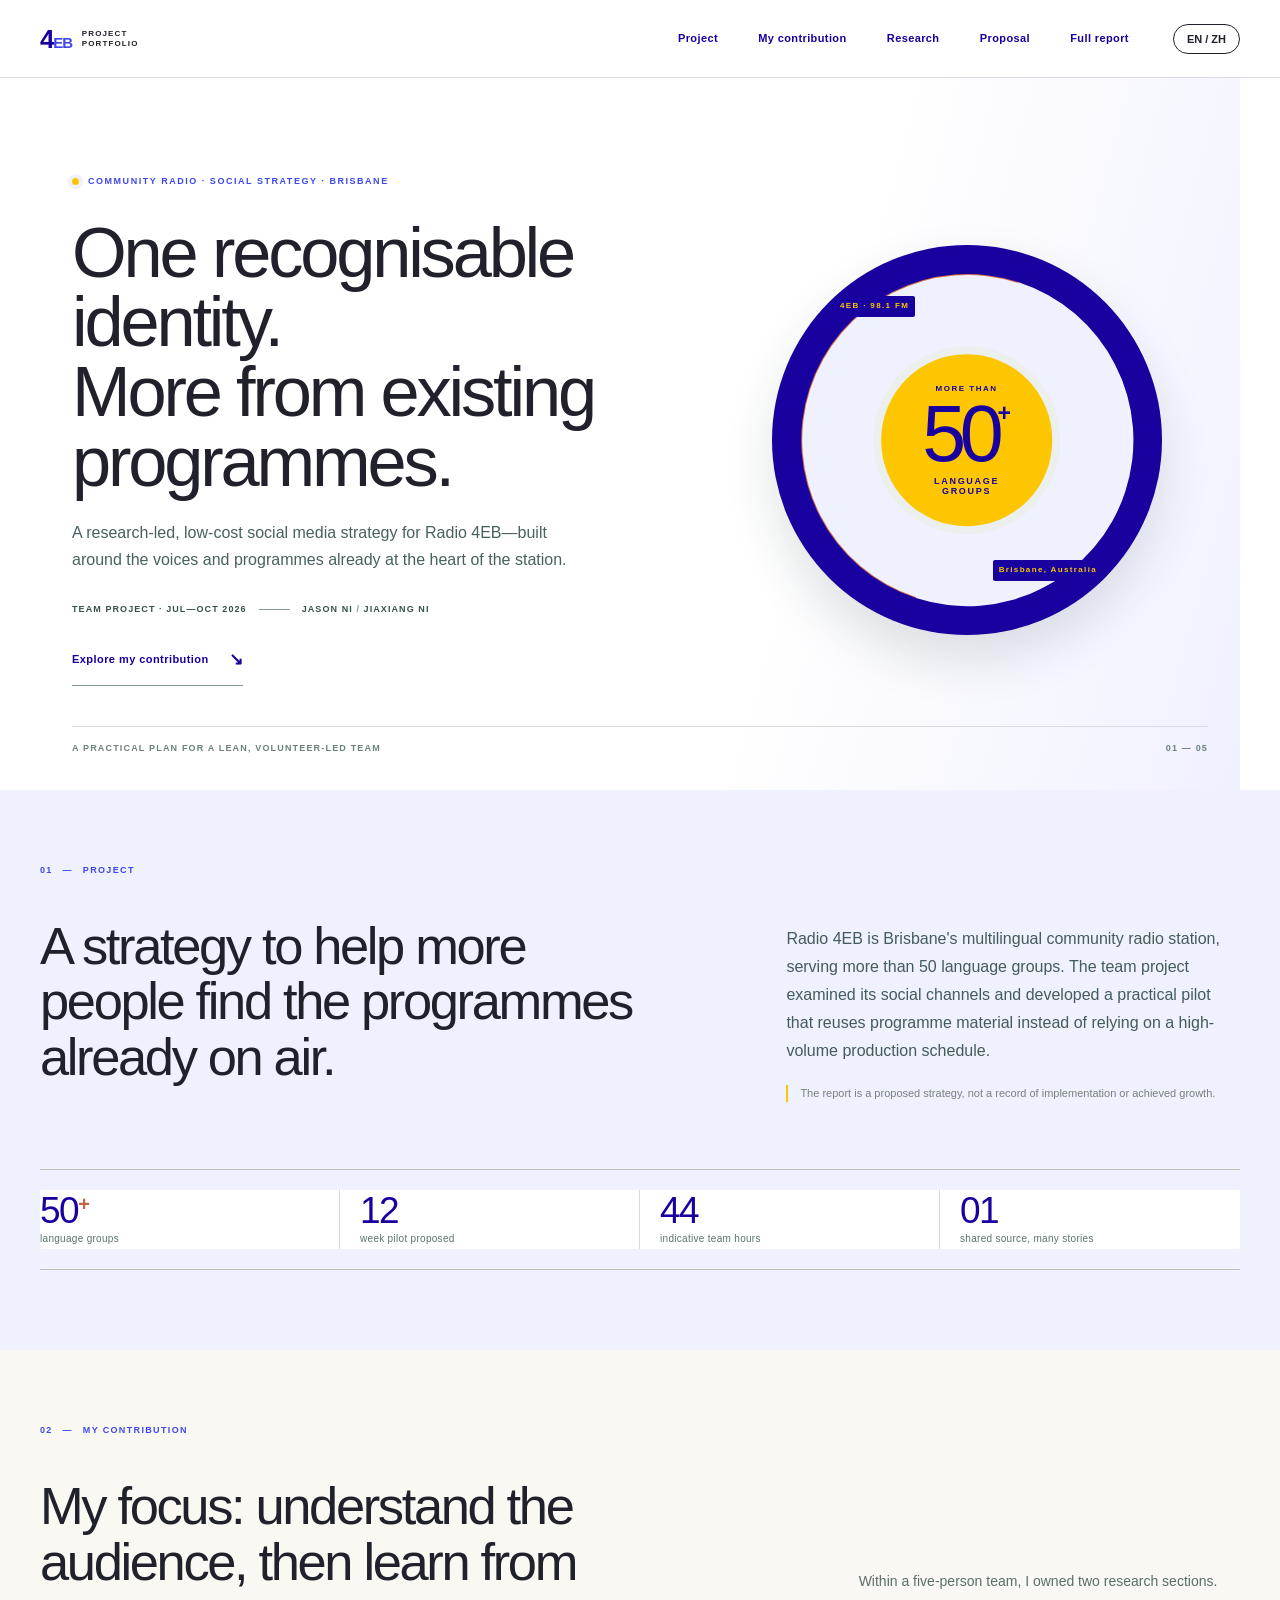
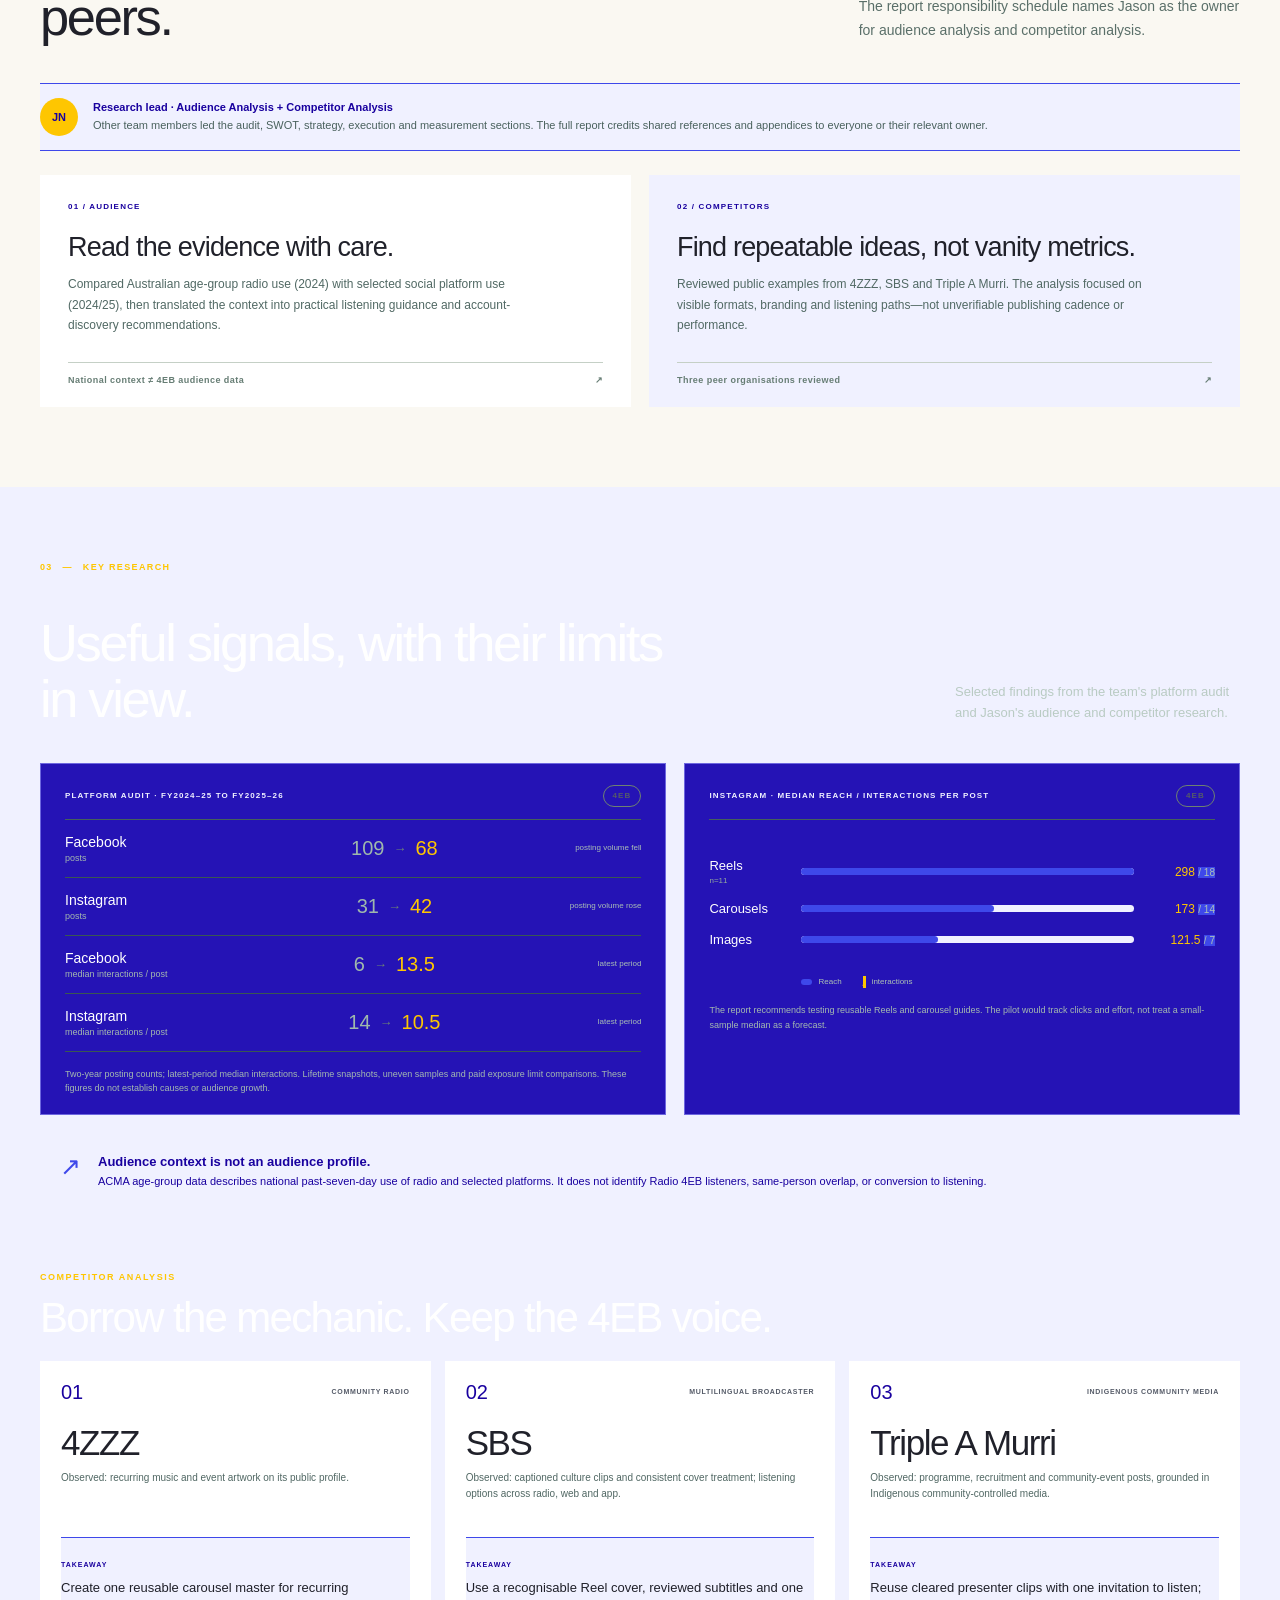
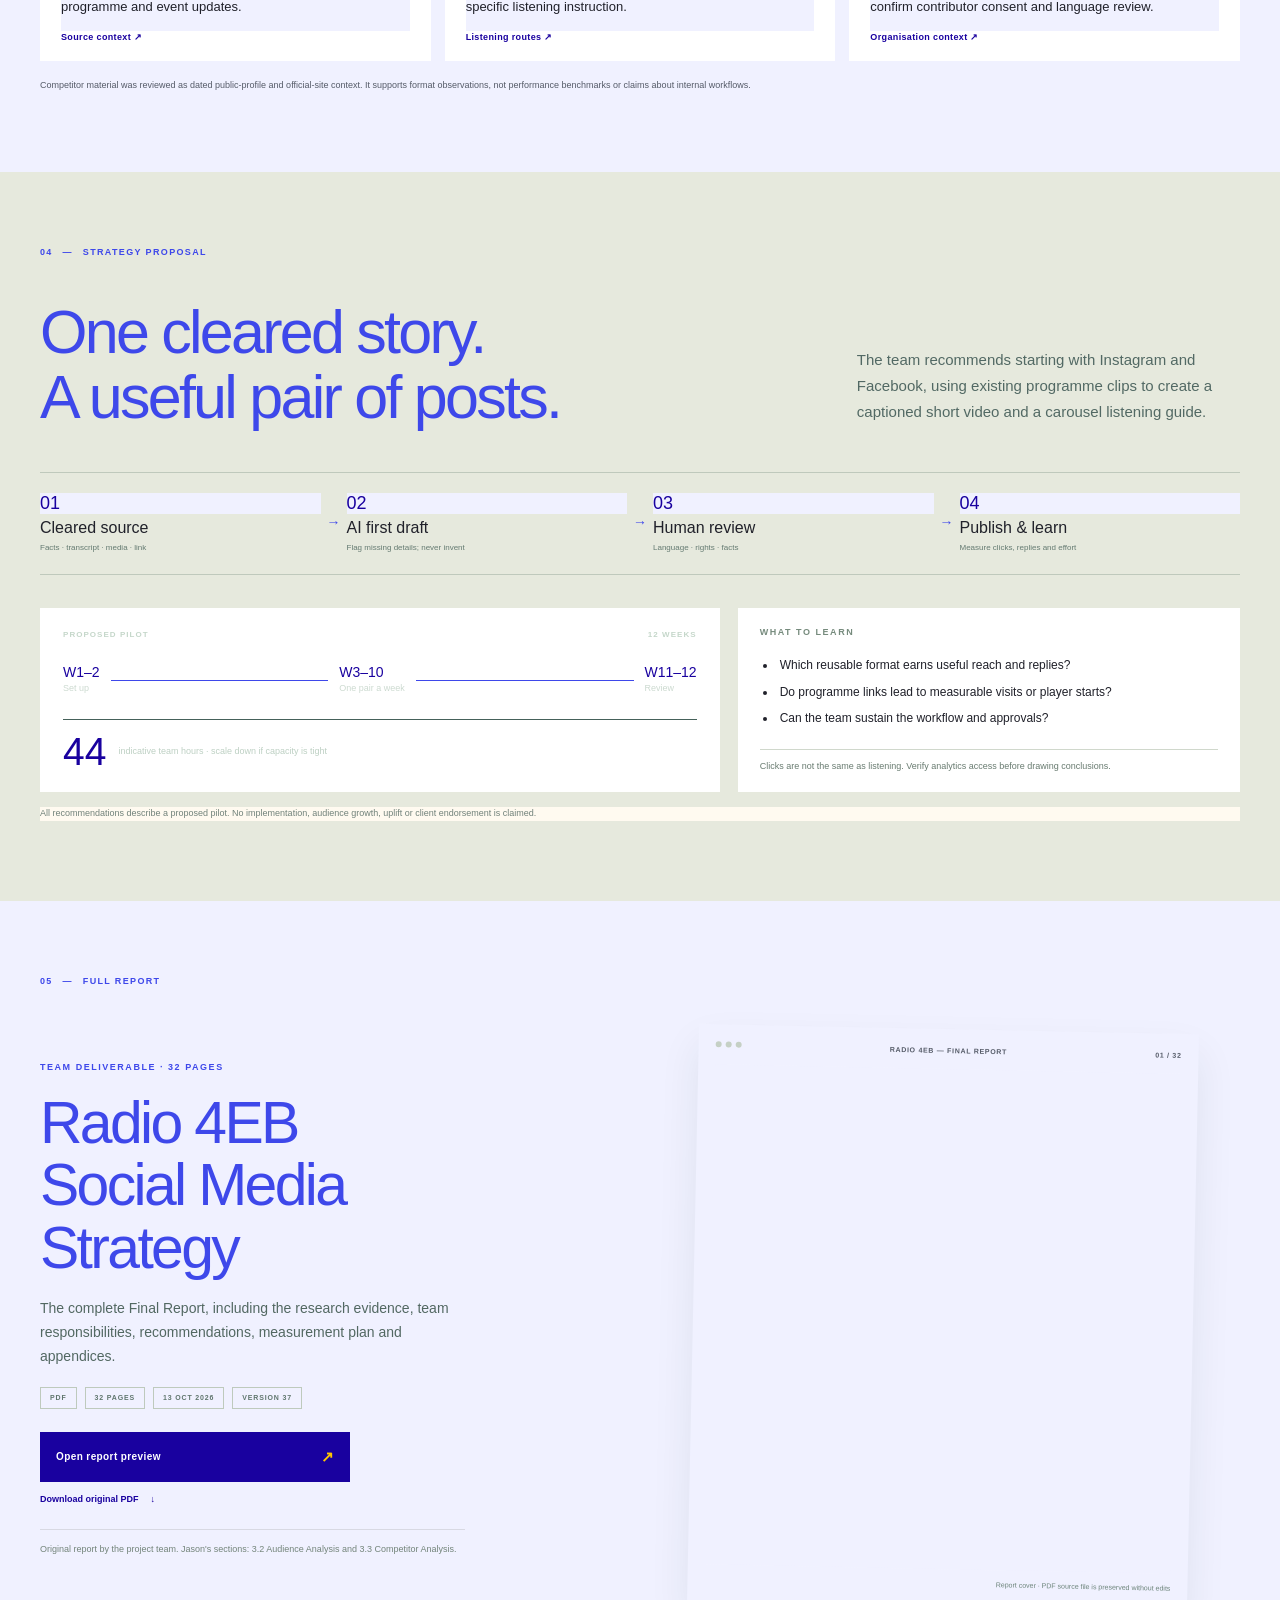
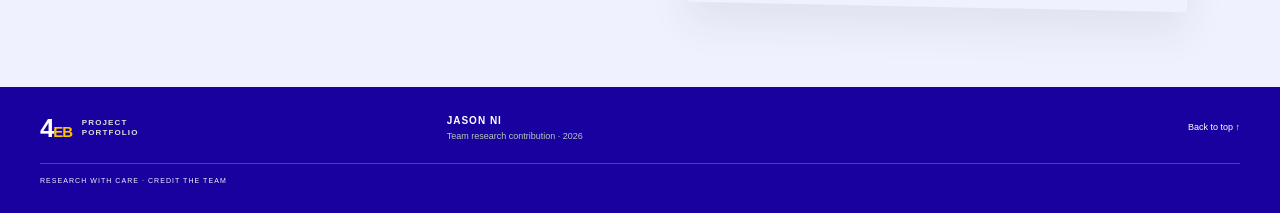
==== commit d1c3bd03: "Preserve UTF-8 and refresh palette assets" ====
--- a/index.html
+++ b/index.html
@@ -6,8 +6,8 @@
   <meta name="theme-color" content="#f4f0e7">
   <meta name="description" content="A team social media strategy for Radio 4EB, with Jason Ni's audience and competitor research contributions.">
   <title>Radio 4EB — Strategy Portfolio | Jason Ni</title>
-  <link rel="stylesheet" href="assets/site.css?v=20261020-3">
-  <script src="assets/site.js?v=20261020-3" defer></script>
+  <link rel="stylesheet" href="assets/site.css?v=20261020-4">
+  <script src="assets/site.js?v=20261020-4" defer></script>
 </head>
 <body>
   <a class="skip-link" href="#main" data-en="Skip to content" data-zh="跳到正文">Skip to content</a>
--- a/assets/site.css
+++ b/assets/site.css
@@ -71,4 +71,5 @@
 .research .metric-heading{color:#f0f1ff}
 .metric-values strong{color:#fec601}
 .note-symbol{color:#3e48ea}
+.art-note{color:#fec601;background:#19019f;padding:4px 6px;border-radius:2px}
 
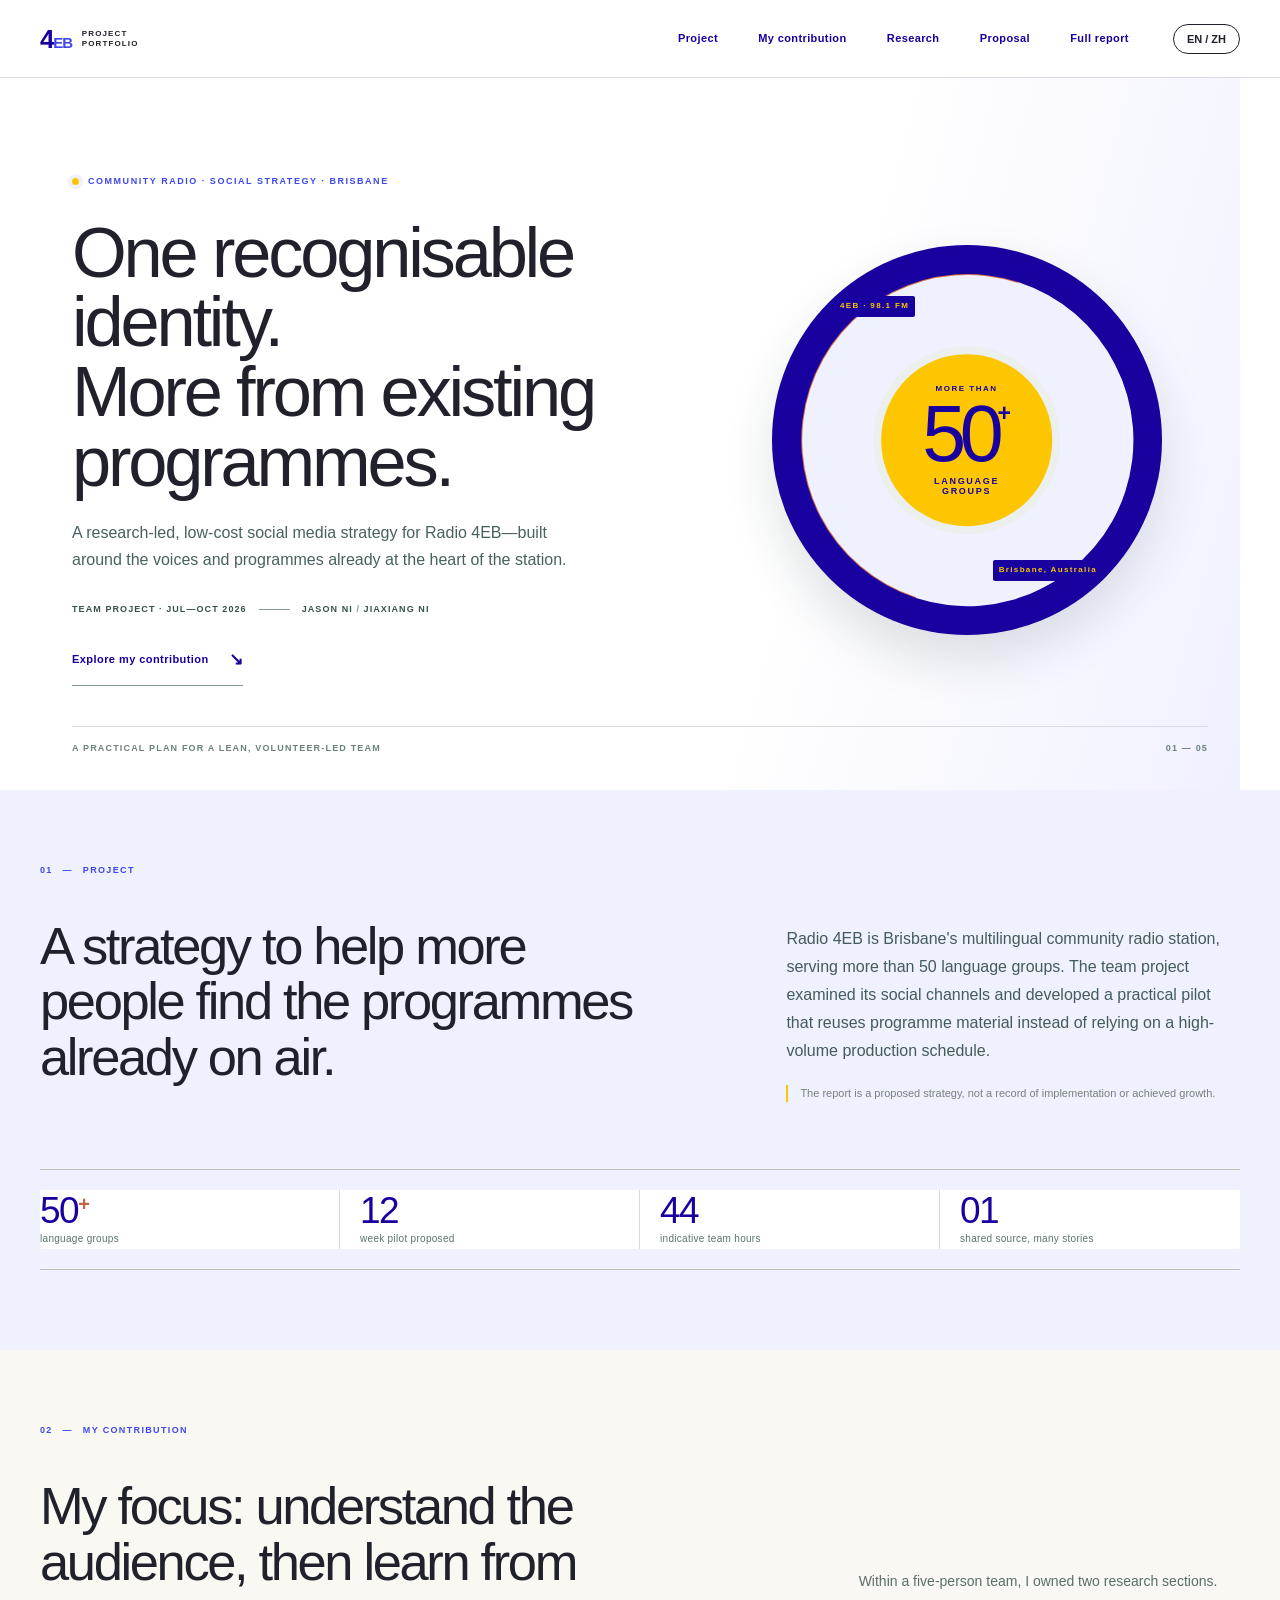
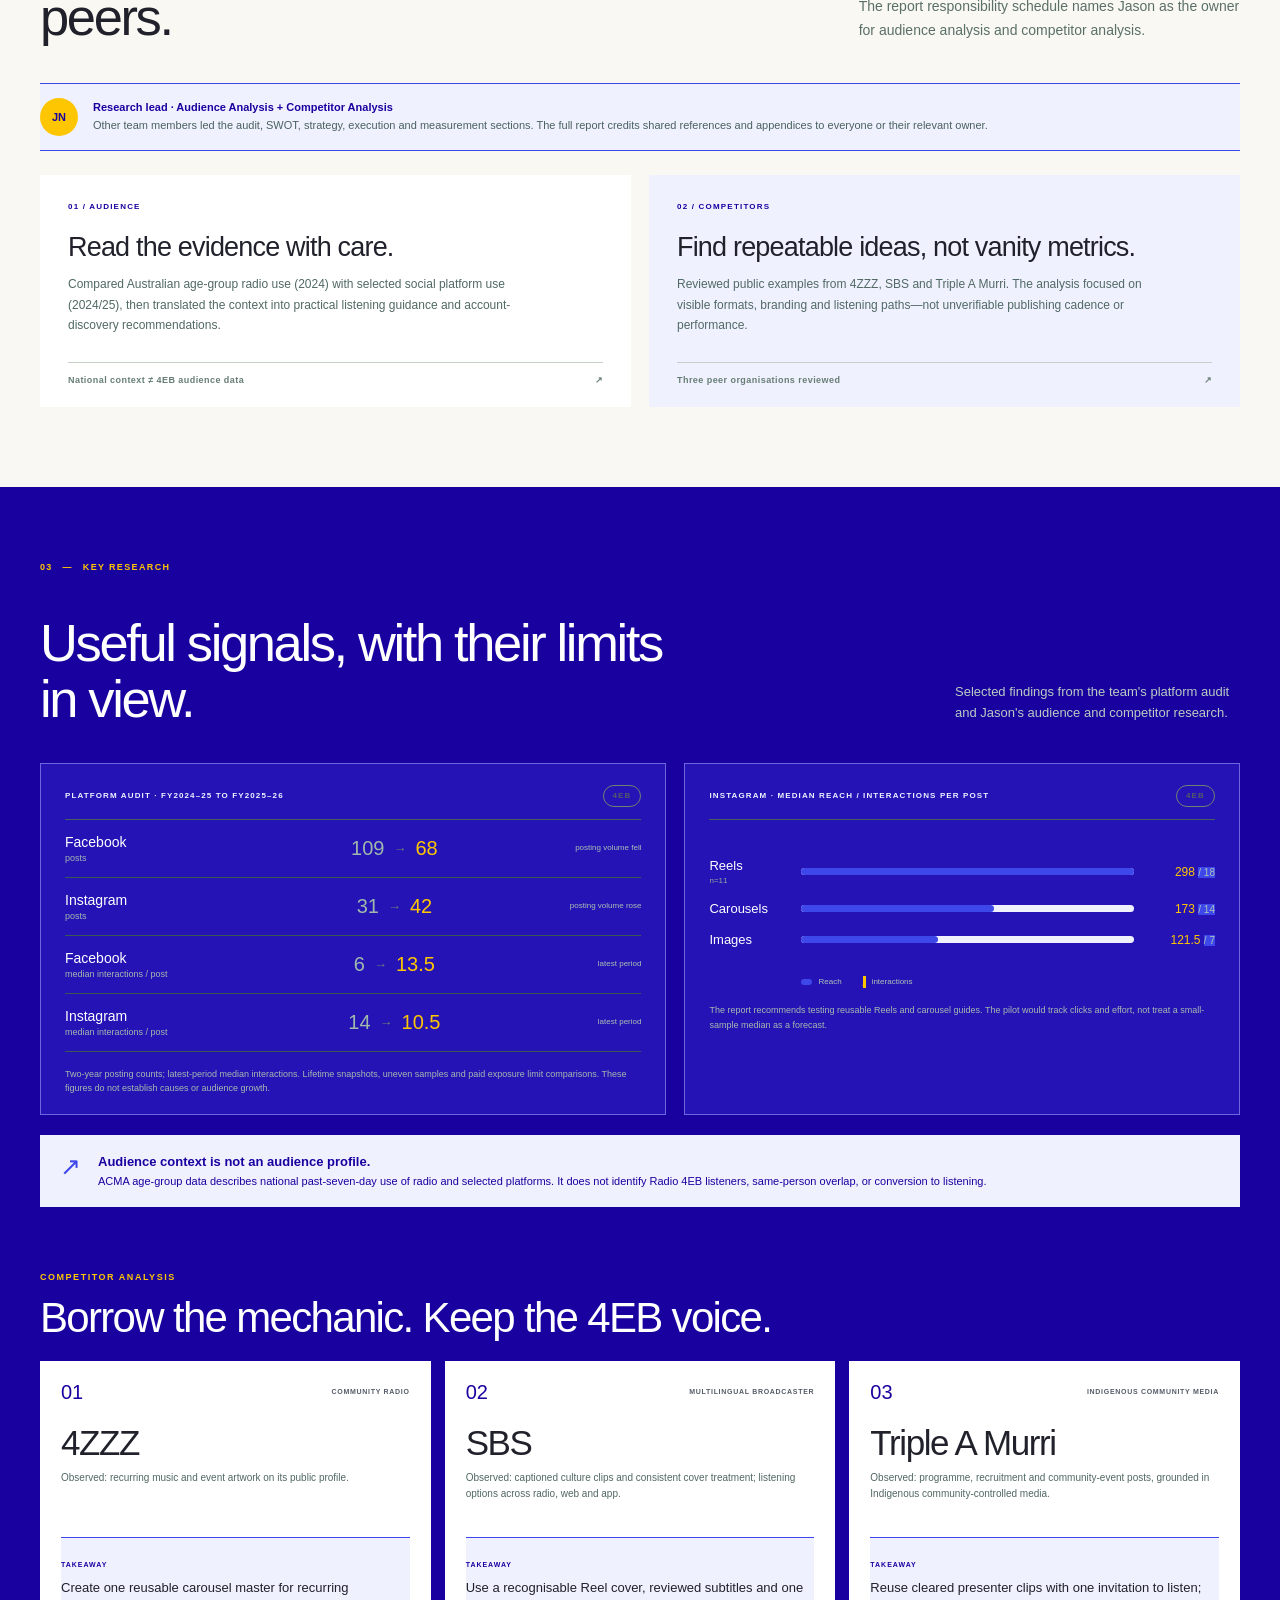
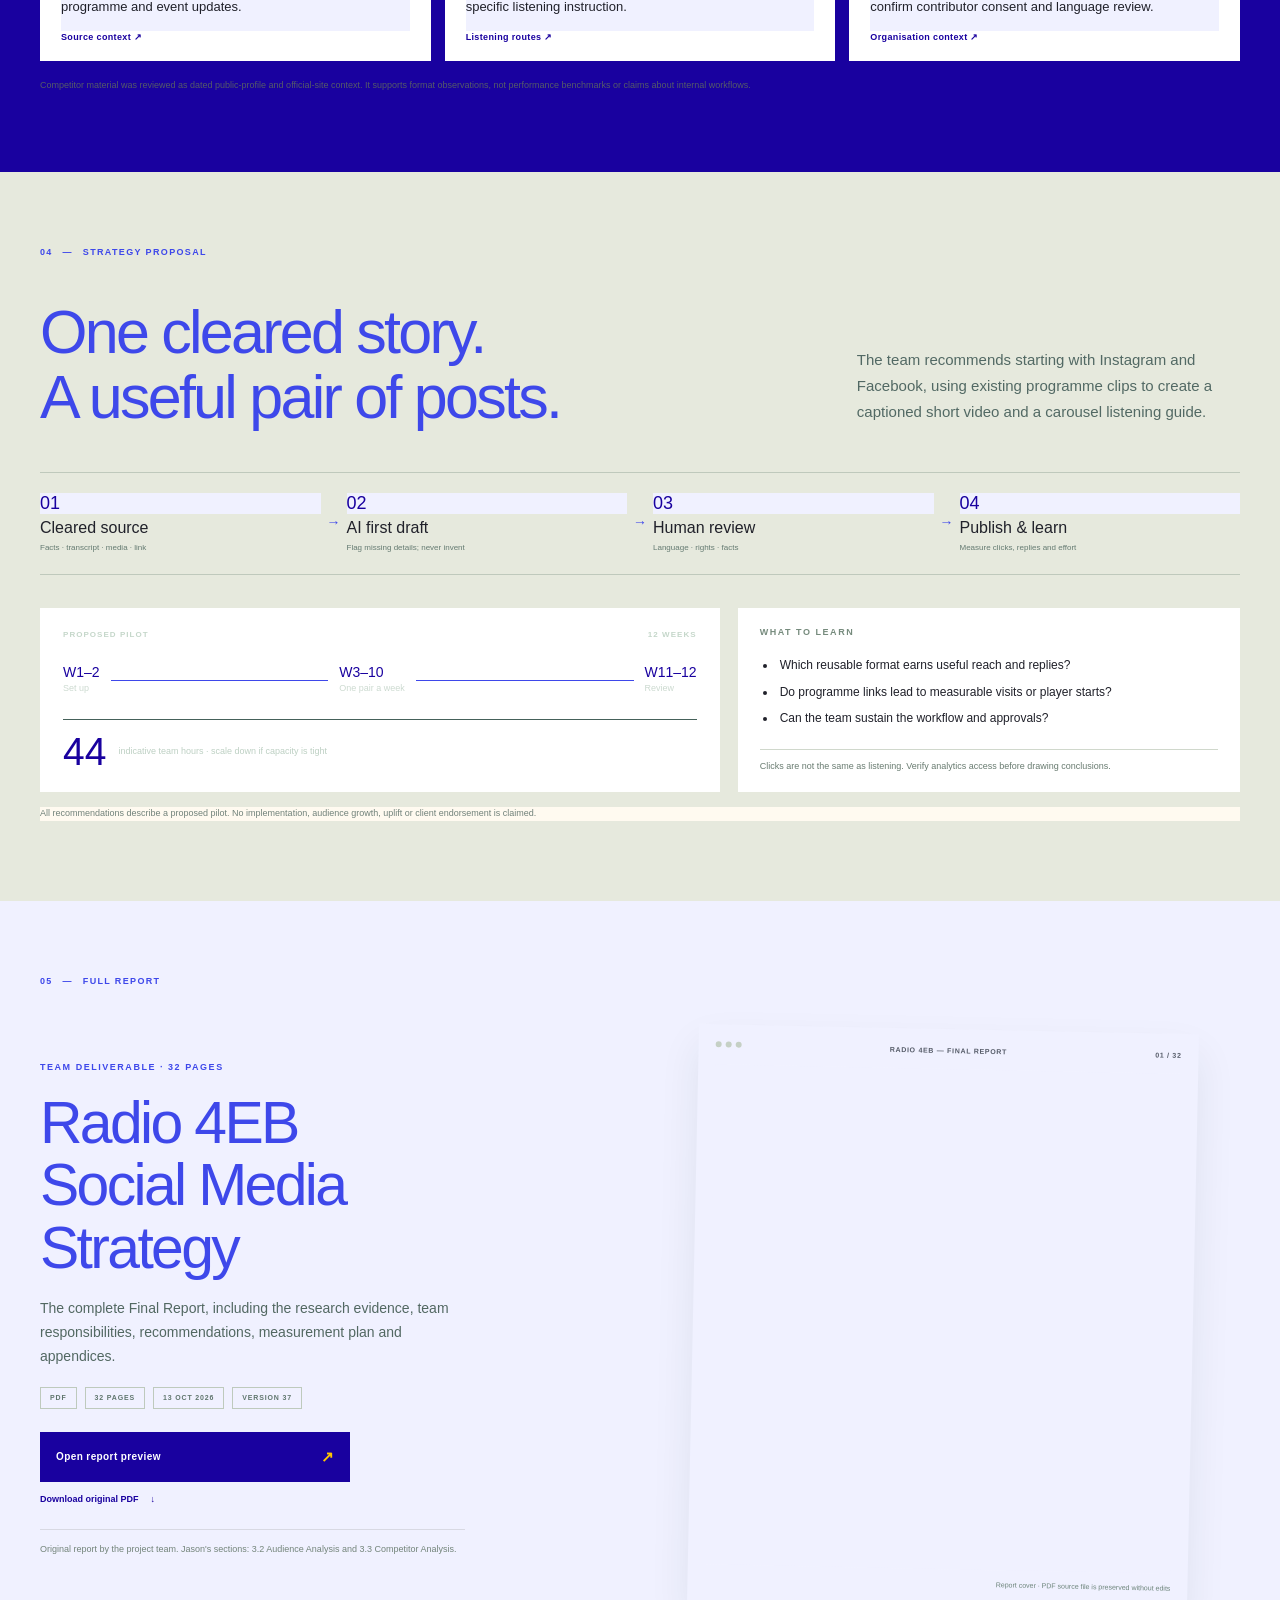
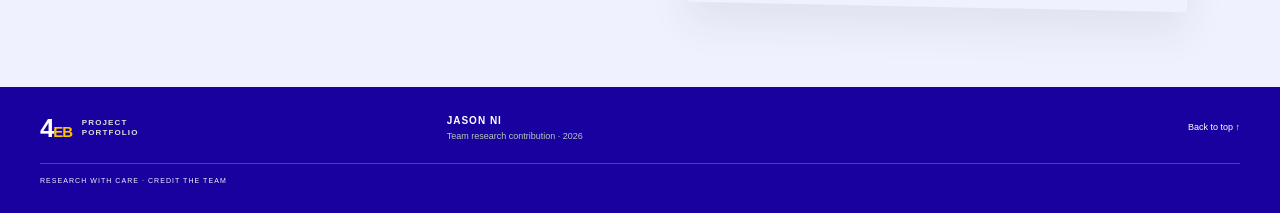
==== commit eca54b99: "Refresh cached palette assets" ====
--- a/index.html
+++ b/index.html
@@ -6,8 +6,8 @@
   <meta name="theme-color" content="#f4f0e7">
   <meta name="description" content="A team social media strategy for Radio 4EB, with Jason Ni's audience and competitor research contributions.">
   <title>Radio 4EB — Strategy Portfolio | Jason Ni</title>
-  <link rel="stylesheet" href="assets/site.css?v=20261020-4">
-  <script src="assets/site.js?v=20261020-4" defer></script>
+  <link rel="stylesheet" href="assets/site.css?v=20261020-5">
+  <script src="assets/site.js?v=20261020-5" defer></script>
 </head>
 <body>
   <a class="skip-link" href="#main" data-en="Skip to content" data-zh="跳到正文">Skip to content</a>
--- a/assets/site.css
+++ b/assets/site.css
@@ -72,4 +72,5 @@
 .metric-values strong{color:#fec601}
 .note-symbol{color:#3e48ea}
 .art-note{color:#fec601;background:#19019f;padding:4px 6px;border-radius:2px}
+.section-pad.research{background:#19019f;color:#fff}
 
